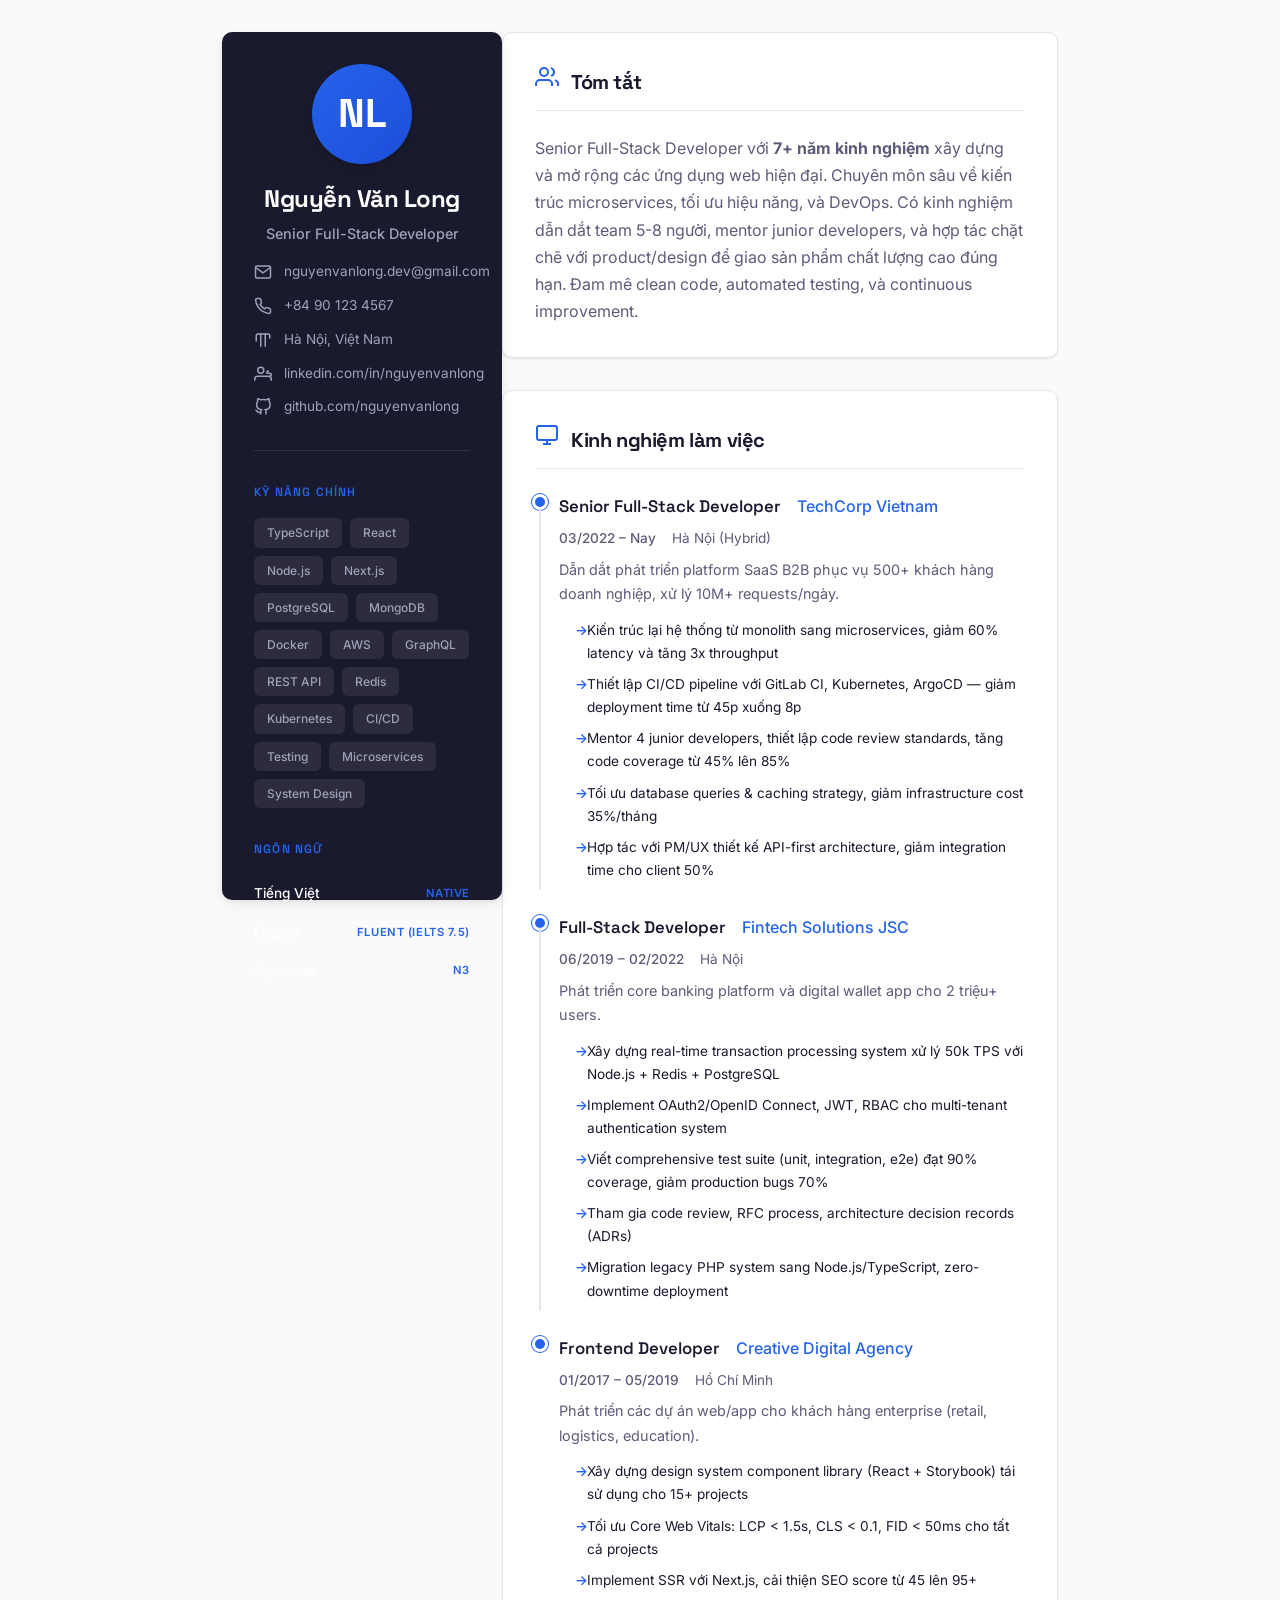
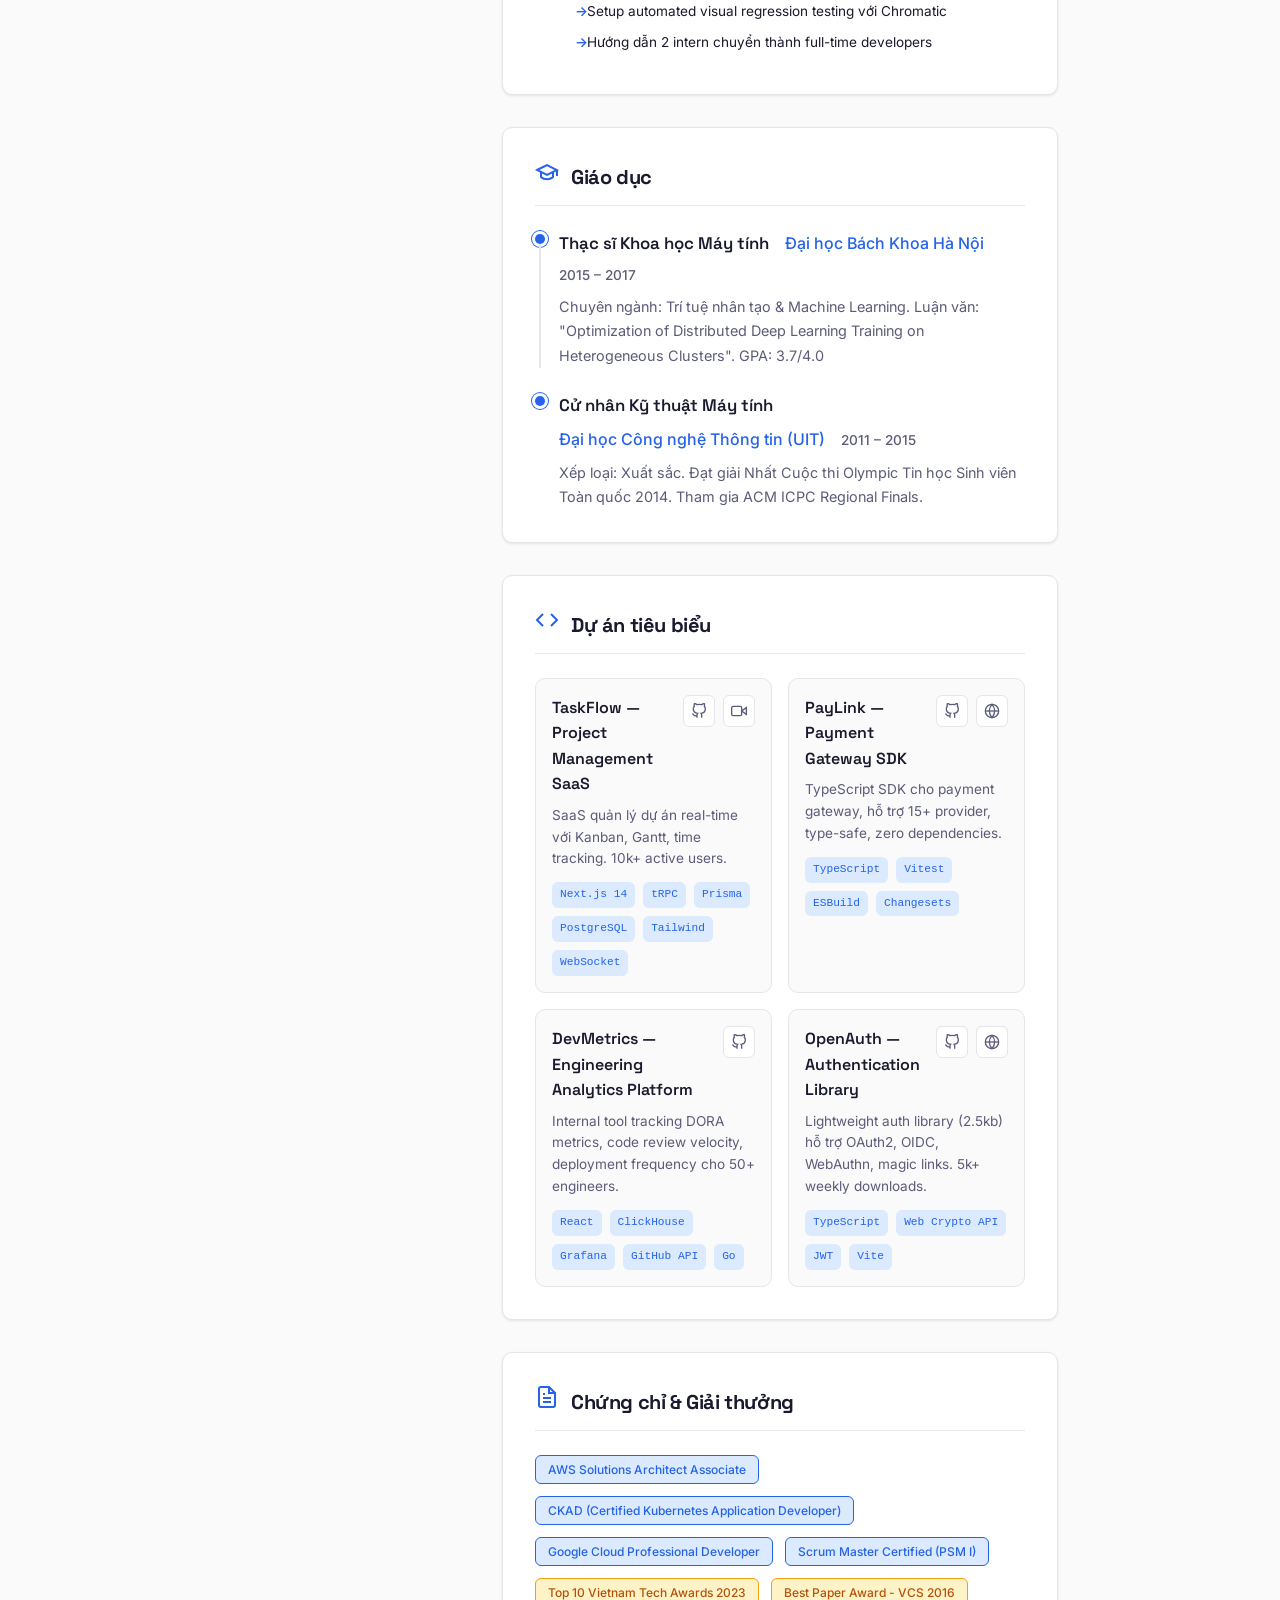
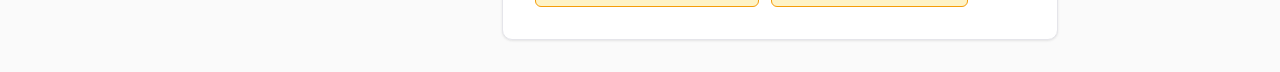
==== index.html @ fa6e7514 "them" ====
<!DOCTYPE html>
<html lang="vi">
<head>
  <meta charset="UTF-8">
  <meta name="viewport" content="width=device-width, initial-scale=1.0, viewport-fit=cover">
  <meta name="claude:viewport-fit-sides" content="cover">
  <title>CV Professional</title>
  <link rel="preconnect" href="https://fonts.googleapis.com">
  <link rel="preconnect" href="https://fonts.gstatic.com" crossorigin>
  <link rel="stylesheet" href="https://fonts.googleapis.com/css2?family=Space+Grotesk:wght@400;500;600;700&family=Inter:wght@400;500;600&display=swap">
  <style>
    :root {
      /* Layout concept: Two-column split on desktop, single column on mobile.
         Left column (sidebar): profile, contact, skills — compact, accent background.
         Right column (main): experience, education, projects — detailed content. */

      /* Color tokens */
      --bg: #fafafa;
      --bg-elevated: #ffffff;
      --fg: #1a1a2e;
      --fg-muted: #5c5c7a;
      --accent: #2563eb;
      --accent-hover: #1d4ed8;
      --accent-light: #dbeafe;
      --border: #e5e5ea;
      --sidebar-bg: #1a1a2e;
      --sidebar-fg: #ffffff;
      --sidebar-muted: #a0a0b8;
      --card-bg: #ffffff;
      --shadow: 0 1px 3px rgba(0,0,0,0.06), 0 1px 2px rgba(0,0,0,0.04);
      --shadow-lg: 0 4px 12px rgba(0,0,0,0.08), 0 2px 4px rgba(0,0,0,0.04);
      --radius: 10px;
      --radius-sm: 6px;
      --transition: 200ms ease;

      /* Type tokens */
      --font-display: 'Space Grotesk', system-ui, sans-serif;
      --font-body: 'Inter', system-ui, sans-serif;
      --font-mono: 'JetBrains Mono', 'Fira Code', monospace;

      /* Spacing scale */
      --space-1: 4px;
      --space-2: 8px;
      --space-3: 12px;
      --space-4: 16px;
      --space-5: 24px;
      --space-6: 32px;
      --space-7: 48px;
      --space-8: 64px;
    }

    @media (prefers-color-scheme: dark) {
      :root:not([data-theme="light"]) {
        --bg: #0d0d14;
        --bg-elevated: #14141f;
        --fg: #f0f0f5;
        --fg-muted: #9a9ab8;
        --accent: #60a5fa;
        --accent-hover: #93c5fd;
        --accent-light: #1e3a5f;
        --border: #2a2a3e;
        --sidebar-bg: #08080f;
        --sidebar-fg: #ffffff;
        --sidebar-muted: #7a7a9a;
        --card-bg: #14141f;
        --shadow: 0 1px 3px rgba(0,0,0,0.3), 0 1px 2px rgba(0,0,0,0.2);
        --shadow-lg: 0 4px 12px rgba(0,0,0,0.4), 0 2px 4px rgba(0,0,0,0.25);
        color-scheme: dark;
      }
    }
    :root[data-theme="dark"] {
      --bg: #0d0d14;
      --bg-elevated: #14141f;
      --fg: #f0f0f5;
      --fg-muted: #9a9ab8;
      --accent: #60a5fa;
      --accent-hover: #93c5fd;
      --accent-light: #1e3a5f;
      --border: #2a2a3e;
      --sidebar-bg: #08080f;
      --sidebar-fg: #ffffff;
      --sidebar-muted: #7a7a9a;
      --card-bg: #14141f;
      --shadow: 0 1px 3px rgba(0,0,0,0.3), 0 1px 2px rgba(0,0,0,0.2);
      --shadow-lg: 0 4px 12px rgba(0,0,0,0.4), 0 2px 4px rgba(0,0,0,0.25);
      color-scheme: dark;
    }

    * { box-sizing: border-box; margin: 0; padding: 0; }
    html { font-size: 16px; -webkit-text-size-adjust: 100%; }
    body {
      font-family: var(--font-body);
      background: var(--bg);
      color: var(--fg);
      line-height: 1.6;
      min-height: 100vh;
      padding-block: var(--space-6);
    }

    /* Page wrapper */
    .cv-page {
      display: grid;
      grid-template-columns: 1fr;
      max-width: 900px;
      margin: 0 auto;
      padding-inline: max(16px, env(safe-area-inset-left, 0px));
      padding-right: max(16px, env(safe-area-inset-right, 0px));
      gap: var(--space-6);
    }

    @media (min-width: 768px) {
      .cv-page {
        grid-template-columns: 280px 1fr;
        gap: 0;
        padding-inline: var(--space-6);
      }
    }

    /* Sidebar */
    .sidebar {
      background: var(--sidebar-bg);
      color: var(--sidebar-fg);
      border-radius: var(--radius);
      padding: var(--space-6);
      box-shadow: var(--shadow-lg);
    }

    @media (min-width: 768px) {
      .sidebar {
        position: sticky;
        top: calc(var(--space-6) + env(safe-area-inset-top, 0px));
        max-height: calc(100vh - var(--space-6) - env(safe-area-inset-top, 0px));
        border-radius: var(--radius);
      }
    }

    .profile {
      text-align: center;
      padding-bottom: var(--space-6);
      border-bottom: 1px solid rgba(255,255,255,0.1);
      margin-bottom: var(--space-6);
    }

    .avatar {
      width: 100px;
      height: 100px;
      border-radius: 50%;
      background: linear-gradient(135deg, var(--accent), var(--accent-hover));
      display: flex;
      align-items: center;
      justify-content: center;
      margin: 0 auto var(--space-4);
      font-size: 2.5rem;
      font-weight: 700;
      font-family: var(--font-display);
      color: white;
      box-shadow: var(--shadow-lg);
    }

    .name {
      font-family: var(--font-display);
      font-size: 1.5rem;
      font-weight: 700;
      letter-spacing: -0.02em;
      margin-bottom: var(--space-1);
    }

    .title {
      font-size: 0.9rem;
      color: var(--sidebar-muted);
      font-weight: 500;
      margin-bottom: var(--space-4);
    }

    .contact-list {
      list-style: none;
      display: flex;
      flex-direction: column;
      gap: var(--space-3);
    }

    .contact-item {
      display: flex;
      align-items: center;
      gap: var(--space-3);
      font-size: 0.85rem;
      color: var(--sidebar-muted);
      transition: color var(--transition);
    }

    .contact-item:hover { color: var(--sidebar-fg); }

    .contact-item svg {
      width: 18px;
      height: 18px;
      flex-shrink: 0;
      stroke: currentColor;
    }

    .contact-item a {
      color: inherit;
      text-decoration: none;
      transition: color var(--transition);
    }

    .contact-item a:hover { color: var(--accent); }

    /* Sections in sidebar */
    .sidebar-section {
      margin-bottom: var(--space-6);
    }

    .sidebar-section:last-child { margin-bottom: 0; }

    .section-title {
      font-family: var(--font-display);
      font-size: 0.75rem;
      font-weight: 600;
      text-transform: uppercase;
      letter-spacing: 0.1em;
      color: var(--accent);
      margin-bottom: var(--space-4);
    }

    .skills-grid {
      display: flex;
      flex-wrap: wrap;
      gap: var(--space-2);
    }

    .skill-tag {
      background: rgba(255,255,255,0.08);
      padding: var(--space-1) var(--space-3);
      border-radius: var(--radius-sm);
      font-size: 0.75rem;
      font-weight: 500;
      color: var(--sidebar-muted);
      transition: all var(--transition);
      border: 1px solid transparent;
    }

    .skill-tag:hover {
      background: var(--accent-light);
      color: var(--accent);
      border-color: var(--accent);
    }

    .lang-item {
      display: flex;
      align-items: center;
      justify-content: space-between;
      padding: var(--space-2) 0;
      border-bottom: 1px solid rgba(255,255,255,0.05);
    }

    .lang-item:last-child { border-bottom: none; }

    .lang-name { font-size: 0.85rem; font-weight: 500; }

    .lang-level {
      font-size: 0.7rem;
      text-transform: uppercase;
      letter-spacing: 0.05em;
      color: var(--accent);
      font-weight: 600;
    }

    /* Main content */
    .main {
      display: flex;
      flex-direction: column;
      gap: var(--space-6);
    }

    .section {
      background: var(--card-bg);
      border-radius: var(--radius);
      padding: var(--space-6);
      box-shadow: var(--shadow);
      border: 1px solid var(--border);
    }

    .section-header {
      display: flex;
      align-items: baseline;
      gap: var(--space-3);
      margin-bottom: var(--space-5);
      padding-bottom: var(--space-3);
      border-bottom: 1px solid var(--border);
    }

    .section-icon {
      width: 24px;
      height: 24px;
      stroke: var(--accent);
      flex-shrink: 0;
    }

    .section-title-main {
      font-family: var(--font-display);
      font-size: 1.25rem;
      font-weight: 700;
      letter-spacing: -0.02em;
    }

    /* Experience / Education items */
    .timeline {
      display: flex;
      flex-direction: column;
      gap: var(--space-5);
    }

    .timeline-item {
      position: relative;
      padding-left: var(--space-5);
    }

    .timeline-item::before {
      content: '';
      position: absolute;
      left: 0;
      top: 4px;
      width: 10px;
      height: 10px;
      border-radius: 50%;
      background: var(--accent);
      box-shadow: 0 0 0 3px var(--card-bg), 0 0 0 4px var(--accent);
    }

    .timeline-item:not(:last-child)::after {
      content: '';
      position: absolute;
      left: 4px;
      top: 14px;
      bottom: 0;
      width: 2px;
      background: var(--border);
    }

    .timeline-header {
      display: flex;
      flex-wrap: wrap;
      gap: var(--space-2) var(--space-4);
      align-items: baseline;
      margin-bottom: var(--space-2);
    }

    .role {
      font-family: var(--font-display);
      font-size: 1.05rem;
      font-weight: 600;
    }

    .company {
      color: var(--accent);
      font-weight: 500;
    }

    .period {
      font-size: 0.85rem;
      color: var(--fg-muted);
      font-weight: 500;
      white-space: nowrap;
    }

    .location {
      font-size: 0.85rem;
      color: var(--fg-muted);
    }

    .description {
      font-size: 0.9rem;
      color: var(--fg-muted);
      line-height: 1.7;
    }

    .achievements {
      list-style: none;
      margin-top: var(--space-3);
      padding-left: var(--space-4);
    }

    .achievements li {
      position: relative;
      font-size: 0.85rem;
      color: var(--fg);
      line-height: 1.7;
      margin-bottom: var(--space-2);
      padding-left: var(--space-3);
    }

    .achievements li::before {
      content: '→';
      position: absolute;
      left: 0;
      color: var(--accent);
      font-weight: 600;
    }

    /* Projects */
    .projects-grid {
      display: grid;
      grid-template-columns: 1fr;
      gap: var(--space-4);
    }

    @media (min-width: 600px) {
      .projects-grid {
        grid-template-columns: repeat(2, 1fr);
      }
    }

    .project-card {
      background: var(--bg);
      border: 1px solid var(--border);
      border-radius: var(--radius);
      padding: var(--space-4);
      transition: all var(--transition);
    }

    .project-card:hover {
      border-color: var(--accent);
      box-shadow: var(--shadow-lg);
      transform: translateY(-2px);
    }

    .project-header {
      display: flex;
      justify-content: space-between;
      align-items: flex-start;
      gap: var(--space-3);
      margin-bottom: var(--space-2);
    }

    .project-name {
      font-family: var(--font-display);
      font-size: 1rem;
      font-weight: 600;
    }

    .project-links {
      display: flex;
      gap: var(--space-2);
    }

    .project-link {
      width: 32px;
      height: 32px;
      border-radius: var(--radius-sm);
      background: var(--card-bg);
      border: 1px solid var(--border);
      display: flex;
      align-items: center;
      justify-content: center;
      color: var(--fg-muted);
      text-decoration: none;
      transition: all var(--transition);
    }

    .project-link:hover {
      background: var(--accent);
      border-color: var(--accent);
      color: white;
    }

    .project-link svg { width: 16px; height: 16px; }

    .project-desc {
      font-size: 0.85rem;
      color: var(--fg-muted);
      margin-bottom: var(--space-3);
      line-height: 1.6;
    }

    .project-tech {
      display: flex;
      flex-wrap: wrap;
      gap: var(--space-2);
    }

    .tech-tag {
      font-size: 0.7rem;
      font-weight: 500;
      padding: var(--space-1) var(--space-2);
      background: var(--accent-light);
      color: var(--accent);
      border-radius: var(--radius-sm);
      font-family: var(--font-mono);
    }

    /* Print styles */
    @media print {
      body { background: white; color: black; padding: 0; }
      .cv-page { max-width: none; padding: 0; gap: 0; }
      .sidebar { box-shadow: none; page-break-inside: avoid; }
      .section { box-shadow: none; border: 1px solid #ddd; page-break-inside: avoid; }
      .project-card { box-shadow: none; border: 1px solid #ddd; }
      .project-link { display: none; }
      .avatar { background: #2563eb !important; -webkit-print-color-adjust: exact; print-color-adjust: exact; }
      .section-title { color: #2563eb !important; -webkit-print-color-adjust: exact; print-color-adjust: exact; }
      .timeline-item::before { background: #2563eb !important; box-shadow: 0 0 0 3px white, 0 0 0 4px #2563eb !important; -webkit-print-color-adjust: exact; print-color-adjust: exact; }
      .skill-tag { background: #e0e7ff !important; color: #2563eb !important; border: 1px solid #2563eb !important; -webkit-print-color-adjust: exact; print-color-adjust: exact; }
      .tech-tag { background: #dbeafe !important; color: #2563eb !important; -webkit-print-color-adjust: exact; print-color-adjust: exact; }
    }

    /* Reduced motion */
    @media (prefers-reduced-motion: reduce) {
      *, *::before, *::after {
        animation-duration: 0.01ms !important;
        animation-iteration-count: 1 !important;
        transition-duration: 0.01ms !important;
      }
    }

    /* Focus visible */
    :focus-visible {
      outline: 2px solid var(--accent);
      outline-offset: 2px;
    }

    /* Scrollbar */
    ::-webkit-scrollbar { width: 8px; height: 8px; }
    ::-webkit-scrollbar-track { background: transparent; }
    ::-webkit-scrollbar-thumb { background: var(--border); border-radius: 4px; }
    ::-webkit-scrollbar-thumb:hover { background: var(--fg-muted); }
  </style>
</head>
<body>
  <div class="cv-page">
    <!-- Sidebar -->
    <aside class="sidebar">
      <div class="profile">
        <div class="avatar">NL</div>
        <h1 class="name">Nguyễn Văn Long</h1>
        <p class="title">Senior Full-Stack Developer</p>

        <ul class="contact-list">
          <li class="contact-item">
            <svg viewBox="0 0 24 24" fill="none" stroke="currentColor" stroke-width="2"><path d="M4 4h16c1.1 0 2 .9 2 2v12c0 1.1-.9 2-2 2H4c-1.1 0-2-.9-2-2V6c0-1.1.9-2 2-2z"/><polyline points="22,6 12,13 2,6"/></svg>
            <a href="mailto:nguyenvanlong.dev@gmail.com">nguyenvanlong.dev@gmail.com</a>
          </li>
          <li class="contact-item">
            <svg viewBox="0 0 24 24" fill="none" stroke="currentColor" stroke-width="2"><path d="M22 16.92v3a2 2 0 0 1-2.18 2 19.79 19.79 0 0 1-8.63-3.07 19.5 19.5 0 0 1-6-6 19.79 19.79 0 0 1-3.07-8.67A2 2 0 0 1 4.11 2h3a2 2 0 0 1 2 1.72 12.84 12.84 0 0 0 .7 2.81 2 2 0 0 1-.45 2.11L8.09 9.91a16 16 0 0 0 6 6l1.27-1.27a2 2 0 0 1 2.11-.45 12.84 12.84 0 0 0 2.81.7A2 2 0 0 1 22 16.92z"/></svg>
            <a href="tel:+84901234567">+84 90 123 4567</a>
          </li>
          <li class="contact-item">
            <svg viewBox="0 0 24 24" fill="none" stroke="currentColor" stroke-width="2"><path d="M21 10V6a2 2 0 0 0-2-2H5a2 2 0 0 0-2 2v8"/><path d="M15 3v18"/><path d="M9 3v18"/></svg>
            <span>Hà Nội, Việt Nam</span>
          </li>
          <li class="contact-item">
            <svg viewBox="0 0 24 24" fill="none" stroke="currentColor" stroke-width="2"><path d="M23 21v-2a4 4 0 0 0-4-4H5a4 4 0 0 0-4 4v2"/><circle cx="9" cy="7" r="4"/><path d="M17 11h4a2 2 0 0 1 0 4h-1"/><path d="M17 11v-1a2 2 0 0 1 2-2h1"/></svg>
            <a href="https://linkedin.com/in/nguyenvanlong" target="_blank" rel="noopener">linkedin.com/in/nguyenvanlong</a>
          </li>
          <li class="contact-item">
            <svg viewBox="0 0 24 24" fill="none" stroke="currentColor" stroke-width="2"><path d="M9 19c-5 1.5-5-2.5-7-3m14 6v-3.87a3.37 3.37 0 0 0-.94-2.61c3.14-.35 6.44-1.54 6.44-7A5.44 5.44 0 0 0 20 4.77 5.07 5.07 0 0 0 19.91 1S18.73.65 16 2.48a13.38 13.38 0 0 0-7 0C6.27.65 5.09 1 5.09 1A5.07 5.07 0 0 0 5 4.77a5.44 5.44 0 0 0-1.5 3.78c0 5.42 3.3 6.61 6.44 7A3.37 3.37 0 0 0 9 18.13V22"/></svg>
            <a href="https://github.com/nguyenvanlong" target="_blank" rel="noopener">github.com/nguyenvanlong</a>
          </li>
        </ul>
      </div>

      <section class="sidebar-section">
        <h2 class="section-title">Kỹ năng chính</h2>
        <div class="skills-grid">
          <span class="skill-tag">TypeScript</span>
          <span class="skill-tag">React</span>
          <span class="skill-tag">Node.js</span>
          <span class="skill-tag">Next.js</span>
          <span class="skill-tag">PostgreSQL</span>
          <span class="skill-tag">MongoDB</span>
          <span class="skill-tag">Docker</span>
          <span class="skill-tag">AWS</span>
          <span class="skill-tag">GraphQL</span>
          <span class="skill-tag">REST API</span>
          <span class="skill-tag">Redis</span>
          <span class="skill-tag">Kubernetes</span>
          <span class="skill-tag">CI/CD</span>
          <span class="skill-tag">Testing</span>
          <span class="skill-tag">Microservices</span>
          <span class="skill-tag">System Design</span>
        </div>
      </section>

      <section class="sidebar-section">
        <h2 class="section-title">Ngôn ngữ</h2>
        <div class="lang-item">
          <span class="lang-name">Tiếng Việt</span>
          <span class="lang-level">Native</span>
        </div>
        <div class="lang-item">
          <span class="lang-name">English</span>
          <span class="lang-level">Fluent (IELTS 7.5)</span>
        </div>
        <div class="lang-item">
          <span class="lang-name">Japanese</span>
          <span class="lang-level">N3</span>
        </div>
      </section>
    </aside>

    <!-- Main Content -->
    <main class="main">
      <!-- Summary -->
      <section class="section">
        <div class="section-header">
          <svg class="section-icon" viewBox="0 0 24 24" fill="none" stroke="currentColor" stroke-width="2"><path d="M17 21v-2a4 4 0 0 0-4-4H5a4 4 0 0 0-4 4v2"/><circle cx="9" cy="7" r="4"/><path d="M23 21v-2a4 4 0 0 0-3-3.87"/><path d="M16 3.13a4 4 0 0 1 0 7.75"/></svg>
          <h2 class="section-title-main">Tóm tắt</h2>
        </div>
        <p style="color: var(--fg-muted); line-height: 1.7; font-size: 1rem;">
          Senior Full-Stack Developer với <strong>7+ năm kinh nghiệm</strong> xây dựng và mở rộng các ứng dụng web hiện đại.
          Chuyên môn sâu về kiến trúc microservices, tối ưu hiệu năng, và DevOps. Có kinh nghiệm dẫn dắt team 5-8 người,
          mentor junior developers, và hợp tác chặt chẽ với product/design để giao sản phẩm chất lượng cao đúng hạn.
          Đam mê clean code, automated testing, và continuous improvement.
        </p>
      </section>

      <!-- Experience -->
      <section class="section">
        <div class="section-header">
          <svg class="section-icon" viewBox="0 0 24 24" fill="none" stroke="currentColor" stroke-width="2"><rect x="2" y="3" width="20" height="14" rx="2"/><path d="M8 21h8"/><path d="M12 17v4"/></svg>
          <h2 class="section-title-main">Kinh nghiệm làm việc</h2>
        </div>

        <div class="timeline">
          <article class="timeline-item">
            <div class="timeline-header">
              <span class="role">Senior Full-Stack Developer</span>
              <span class="company">TechCorp Vietnam</span>
              <span class="period">03/2022 – Nay</span>
              <span class="location">Hà Nội (Hybrid)</span>
            </div>
            <p class="description">
              Dẫn dắt phát triển platform SaaS B2B phục vụ 500+ khách hàng doanh nghiệp, xử lý 10M+ requests/ngày.
            </p>
            <ul class="achievements">
              <li>Kiến trúc lại hệ thống từ monolith sang microservices, giảm 60% latency và tăng 3x throughput</li>
              <li>Thiết lập CI/CD pipeline với GitLab CI, Kubernetes, ArgoCD — giảm deployment time từ 45p xuống 8p</li>
              <li>Mentor 4 junior developers, thiết lập code review standards, tăng code coverage từ 45% lên 85%</li>
              <li>Tối ưu database queries & caching strategy, giảm infrastructure cost 35%/tháng</li>
              <li>Hợp tác với PM/UX thiết kế API-first architecture, giảm integration time cho client 50%</li>
            </ul>
          </article>

          <article class="timeline-item">
            <div class="timeline-header">
              <span class="role">Full-Stack Developer</span>
              <span class="company">Fintech Solutions JSC</span>
              <span class="period">06/2019 – 02/2022</span>
              <span class="location">Hà Nội</span>
            </div>
            <p class="description">
              Phát triển core banking platform và digital wallet app cho 2 triệu+ users.
            </p>
            <ul class="achievements">
              <li>Xây dựng real-time transaction processing system xử lý 50k TPS với Node.js + Redis + PostgreSQL</li>
              <li>Implement OAuth2/OpenID Connect, JWT, RBAC cho multi-tenant authentication system</li>
              <li>Viết comprehensive test suite (unit, integration, e2e) đạt 90% coverage, giảm production bugs 70%</li>
              <li>Tham gia code review, RFC process, architecture decision records (ADRs)</li>
              <li>Migration legacy PHP system sang Node.js/TypeScript, zero-downtime deployment</li>
            </ul>
          </article>

          <article class="timeline-item">
            <div class="timeline-header">
              <span class="role">Frontend Developer</span>
              <span class="company">Creative Digital Agency</span>
              <span class="period">01/2017 – 05/2019</span>
              <span class="location">Hồ Chí Minh</span>
            </div>
            <p class="description">
              Phát triển các dự án web/app cho khách hàng enterprise (retail, logistics, education).
            </p>
            <ul class="achievements">
              <li>Xây dựng design system component library (React + Storybook) tái sử dụng cho 15+ projects</li>
              <li>Tối ưu Core Web Vitals: LCP < 1.5s, CLS < 0.1, FID < 50ms cho tất cả projects</li>
              <li>Implement SSR với Next.js, cải thiện SEO score từ 45 lên 95+</li>
              <li>Setup automated visual regression testing với Chromatic</li>
              <li>Hướng dẫn 2 intern chuyển thành full-time developers</li>
            </ul>
          </article>
        </div>
      </section>

      <!-- Education -->
      <section class="section">
        <div class="section-header">
          <svg class="section-icon" viewBox="0 0 24 24" fill="none" stroke="currentColor" stroke-width="2"><path d="M22 10v6M2 10l10-5 10 5-10 5z"/><path d="M6 12v5c3 3 9 3 12 0v-5"/></svg>
          <h2 class="section-title-main">Giáo dục</h2>
        </div>

        <div class="timeline">
          <article class="timeline-item">
            <div class="timeline-header">
              <span class="role">Thạc sĩ Khoa học Máy tính</span>
              <span class="company">Đại học Bách Khoa Hà Nội</span>
              <span class="period">2015 – 2017</span>
            </div>
            <p class="description">Chuyên ngành: Trí tuệ nhân tạo & Machine Learning. Luận văn: "Optimization of Distributed Deep Learning Training on Heterogeneous Clusters". GPA: 3.7/4.0</p>
          </article>

          <article class="timeline-item">
            <div class="timeline-header">
              <span class="role">Cử nhân Kỹ thuật Máy tính</span>
              <span class="company">Đại học Công nghệ Thông tin (UIT)</span>
              <span class="period">2011 – 2015</span>
            </div>
            <p class="description">Xếp loại: Xuất sắc. Đạt giải Nhất Cuộc thi Olympic Tin học Sinh viên Toàn quốc 2014. Tham gia ACM ICPC Regional Finals.</p>
          </article>
        </div>
      </section>

      <!-- Projects -->
      <section class="section">
        <div class="section-header">
          <svg class="section-icon" viewBox="0 0 24 24" fill="none" stroke="currentColor" stroke-width="2"><polyline points="16 18 22 12 16 6"/><polyline points="8 6 2 12 8 18"/></svg>
          <h2 class="section-title-main">Dự án tiêu biểu</h2>
        </div>

        <div class="projects-grid">
          <article class="project-card">
            <div class="project-header">
              <h3 class="project-name">TaskFlow — Project Management SaaS</h3>
              <div class="project-links">
                <a class="project-link" href="#" aria-label="GitHub"><svg viewBox="0 0 24 24" fill="none" stroke="currentColor" stroke-width="2"><path d="M9 19c-5 1.5-5-2.5-7-3m14 6v-3.87a3.37 3.37 0 0 0-.94-2.61c3.14-.35 6.44-1.54 6.44-7A5.44 5.44 0 0 0 20 4.77 5.07 5.07 0 0 0 19.91 1S18.73.65 16 2.48a13.38 13.38 0 0 0-7 0C6.27.65 5.09 1 5.09 1A5.07 5.07 0 0 0 5 4.77a5.44 5.44 0 0 0-1.5 3.78c0 5.42 3.3 6.61 6.44 7A3.37 3.37 0 0 0 9 18.13V22"/></svg></a>
                <a class="project-link" href="#" aria-label="Demo"><svg viewBox="0 0 24 24" fill="none" stroke="currentColor" stroke-width="2"><polygon points="23 7 16 12 23 17 23 7"/><rect x="1" y="5" width="15" height="14" rx="2" ry="2"/></svg></a>
              </div>
            </div>
            <p class="project-desc">SaaS quản lý dự án real-time với Kanban, Gantt, time tracking. 10k+ active users.</p>
            <div class="project-tech">
              <span class="tech-tag">Next.js 14</span>
              <span class="tech-tag">tRPC</span>
              <span class="tech-tag">Prisma</span>
              <span class="tech-tag">PostgreSQL</span>
              <span class="tech-tag">Tailwind</span>
              <span class="tech-tag">WebSocket</span>
            </div>
          </article>

          <article class="project-card">
            <div class="project-header">
              <h3 class="project-name">PayLink — Payment Gateway SDK</h3>
              <div class="project-links">
                <a class="project-link" href="#" aria-label="GitHub"><svg viewBox="0 0 24 24" fill="none" stroke="currentColor" stroke-width="2"><path d="M9 19c-5 1.5-5-2.5-7-3m14 6v-3.87a3.37 3.37 0 0 0-.94-2.61c3.14-.35 6.44-1.54 6.44-7A5.44 5.44 0 0 0 20 4.77 5.07 5.07 0 0 0 19.91 1S18.73.65 16 2.48a13.38 13.38 0 0 0-7 0C6.27.65 5.09 1 5.09 1A5.07 5.07 0 0 0 5 4.77a5.44 5.44 0 0 0-1.5 3.78c0 5.42 3.3 6.61 6.44 7A3.37 3.37 0 0 0 9 18.13V22"/></svg></a>
                <a class="project-link" href="#" aria-label="NPM"><svg viewBox="0 0 24 24" fill="none" stroke="currentColor" stroke-width="2"><circle cx="12" cy="12" r="10"/><path d="M2 12h20"/><path d="M12 2a15.3 15.3 0 0 1 4 10 15.3 15.3 0 0 1-4 10 15.3 15.3 0 0 1-4-10 15.3 15.3 0 0 1 4-10z"/></svg></a>
              </div>
            </div>
            <p class="project-desc">TypeScript SDK cho payment gateway, hỗ trợ 15+ provider, type-safe, zero dependencies.</p>
            <div class="project-tech">
              <span class="tech-tag">TypeScript</span>
              <span class="tech-tag">Vitest</span>
              <span class="tech-tag">ESBuild</span>
              <span class="tech-tag">Changesets</span>
            </div>
          </article>

          <article class="project-card">
            <div class="project-header">
              <h3 class="project-name">DevMetrics — Engineering Analytics Platform</h3>
              <div class="project-links">
                <a class="project-link" href="#" aria-label="GitHub"><svg viewBox="0 0 24 24" fill="none" stroke="currentColor" stroke-width="2"><path d="M9 19c-5 1.5-5-2.5-7-3m14 6v-3.87a3.37 3.37 0 0 0-.94-2.61c3.14-.35 6.44-1.54 6.44-7A5.44 5.44 0 0 0 20 4.77 5.07 5.07 0 0 0 19.91 1S18.73.65 16 2.48a13.38 13.38 0 0 0-7 0C6.27.65 5.09 1 5.09 1A5.07 5.07 0 0 0 5 4.77a5.44 5.44 0 0 0-1.5 3.78c0 5.42 3.3 6.61 6.44 7A3.37 3.37 0 0 0 9 18.13V22"/></svg></a>
              </div>
            </div>
            <p class="project-desc">Internal tool tracking DORA metrics, code review velocity, deployment frequency cho 50+ engineers.</p>
            <div class="project-tech">
              <span class="tech-tag">React</span>
              <span class="tech-tag">ClickHouse</span>
              <span class="tech-tag">Grafana</span>
              <span class="tech-tag">GitHub API</span>
              <span class="tech-tag">Go</span>
            </div>
          </article>

          <article class="project-card">
            <div class="project-header">
              <h3 class="project-name">OpenAuth — Authentication Library</h3>
              <div class="project-links">
                <a class="project-link" href="#" aria-label="GitHub"><svg viewBox="0 0 24 24" fill="none" stroke="currentColor" stroke-width="2"><path d="M9 19c-5 1.5-5-2.5-7-3m14 6v-3.87a3.37 3.37 0 0 0-.94-2.61c3.14-.35 6.44-1.54 6.44-7A5.44 5.44 0 0 0 20 4.77 5.07 5.07 0 0 0 19.91 1S18.73.65 16 2.48a13.38 13.38 0 0 0-7 0C6.27.65 5.09 1 5.09 1A5.07 5.07 0 0 0 5 4.77a5.44 5.44 0 0 0-1.5 3.78c0 5.42 3.3 6.61 6.44 7A3.37 3.37 0 0 0 9 18.13V22"/></svg></a>
                <a class="project-link" href="#" aria-label="NPM"><svg viewBox="0 0 24 24" fill="none" stroke="currentColor" stroke-width="2"><circle cx="12" cy="12" r="10"/><path d="M2 12h20"/><path d="M12 2a15.3 15.3 0 0 1 4 10 15.3 15.3 0 0 1-4 10 15.3 15.3 0 0 1-4-10 15.3 15.3 0 0 1 4-10z"/></svg></a>
              </div>
            </div>
            <p class="project-desc">Lightweight auth library (2.5kb) hỗ trợ OAuth2, OIDC, WebAuthn, magic links. 5k+ weekly downloads.</p>
            <div class="project-tech">
              <span class="tech-tag">TypeScript</span>
              <span class="tech-tag">Web Crypto API</span>
              <span class="tech-tag">JWT</span>
              <span class="tech-tag">Vite</span>
            </div>
          </article>
        </div>
      </section>

      <!-- Certifications -->
      <section class="section">
        <div class="section-header">
          <svg class="section-icon" viewBox="0 0 24 24" fill="none" stroke="currentColor" stroke-width="2"><path d="M14 2H6a2 2 0 0 0-2 2v16a2 2 0 0 0 2 2h12a2 2 0 0 0 2-2V8z"/><polyline points="14 2 14 8 20 8"/><line x1="16" y1="13" x2="8" y2="13"/><line x1="16" y1="17" x2="8" y2="17"/><polyline points="10 9 9 9 8 9"/></svg>
          <h2 class="section-title-main">Chứng chỉ & Giải thưởng</h2>
        </div>
        <div style="display: flex; flex-wrap: wrap; gap: var(--space-3);">
          <span class="skill-tag" style="background: var(--accent-light); color: var(--accent); border-color: var(--accent);">AWS Solutions Architect Associate</span>
          <span class="skill-tag" style="background: var(--accent-light); color: var(--accent); border-color: var(--accent);">CKAD (Certified Kubernetes Application Developer)</span>
          <span class="skill-tag" style="background: var(--accent-light); color: var(--accent); border-color: var(--accent);">Google Cloud Professional Developer</span>
          <span class="skill-tag" style="background: var(--accent-light); color: var(--accent); border-color: var(--accent);">Scrum Master Certified (PSM I)</span>
          <span class="skill-tag" style="background: #fef3c7; color: #b45309; border-color: #f59e0b;">Top 10 Vietnam Tech Awards 2023</span>
          <span class="skill-tag" style="background: #fef3c7; color: #b45309; border-color: #f59e0b;">Best Paper Award - VCS 2016</span>
        </div>
      </section>
    </main>
  </div>
</body>
</html>
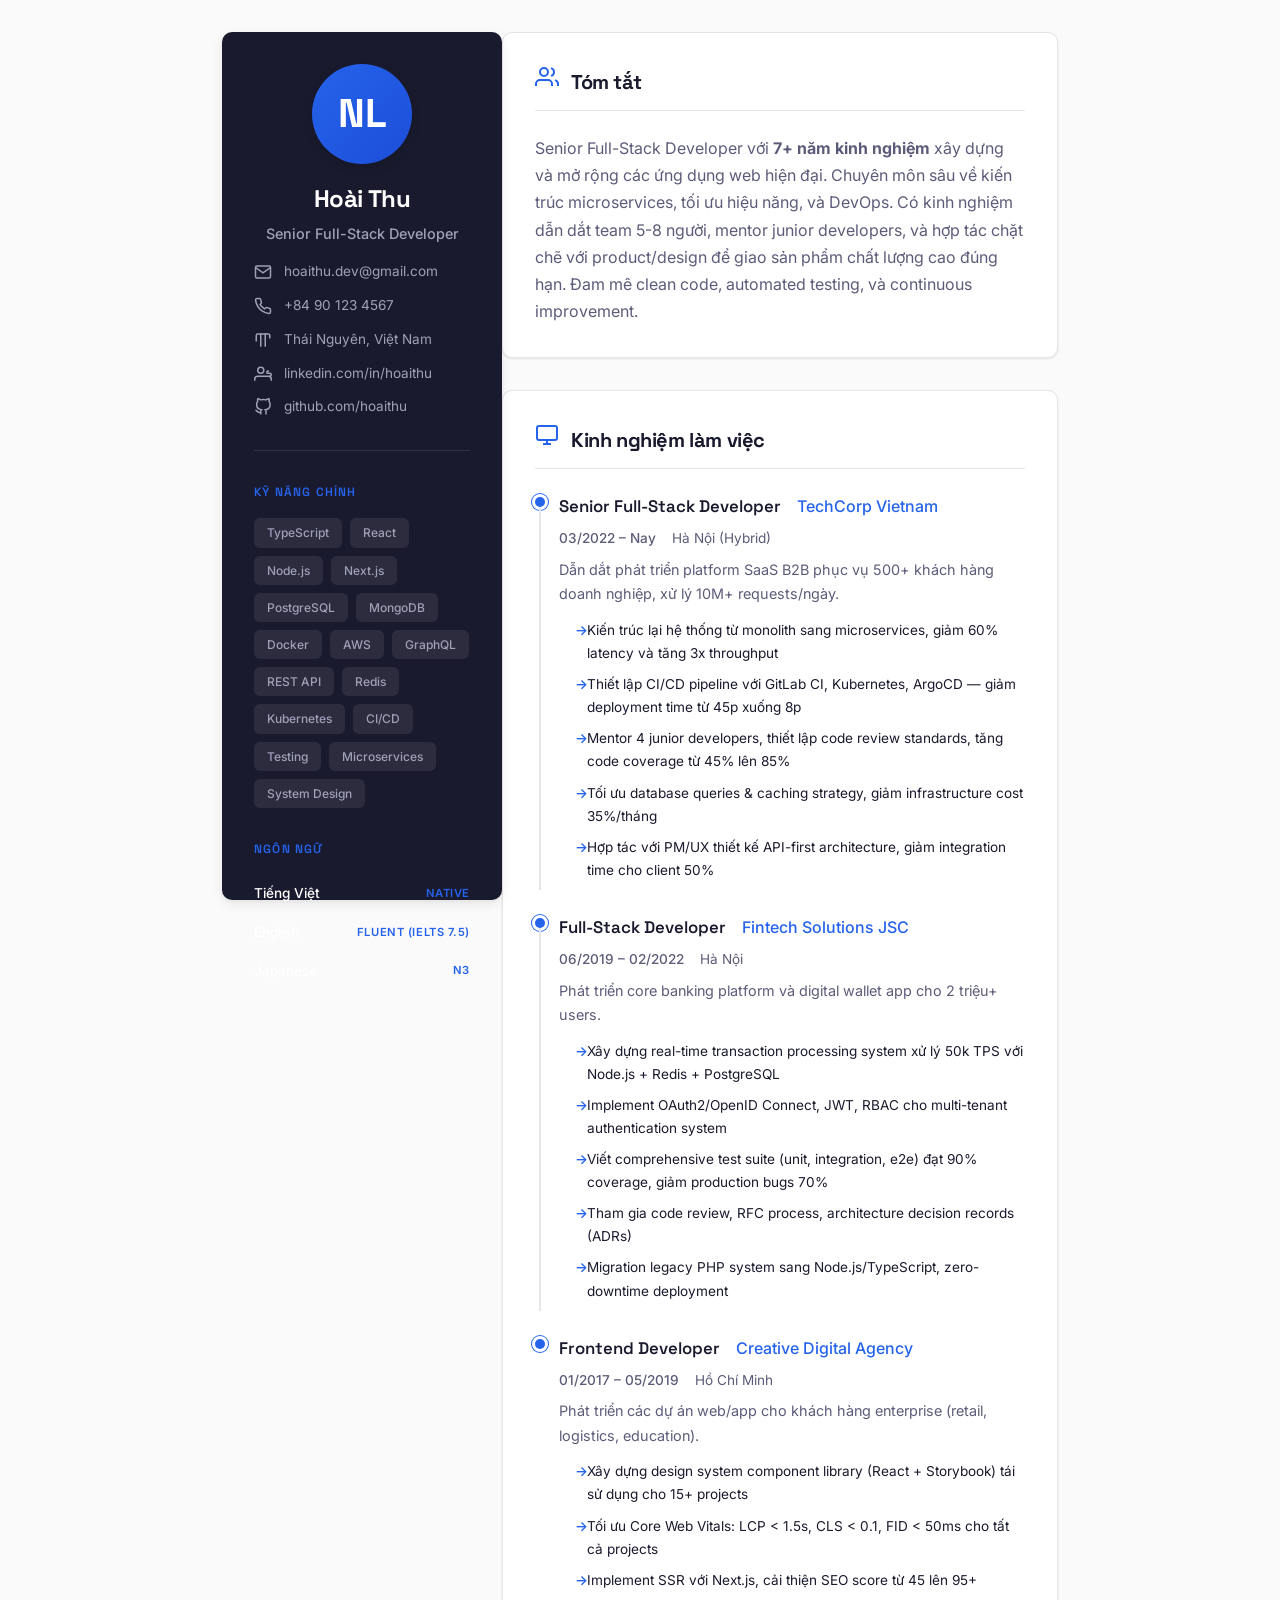
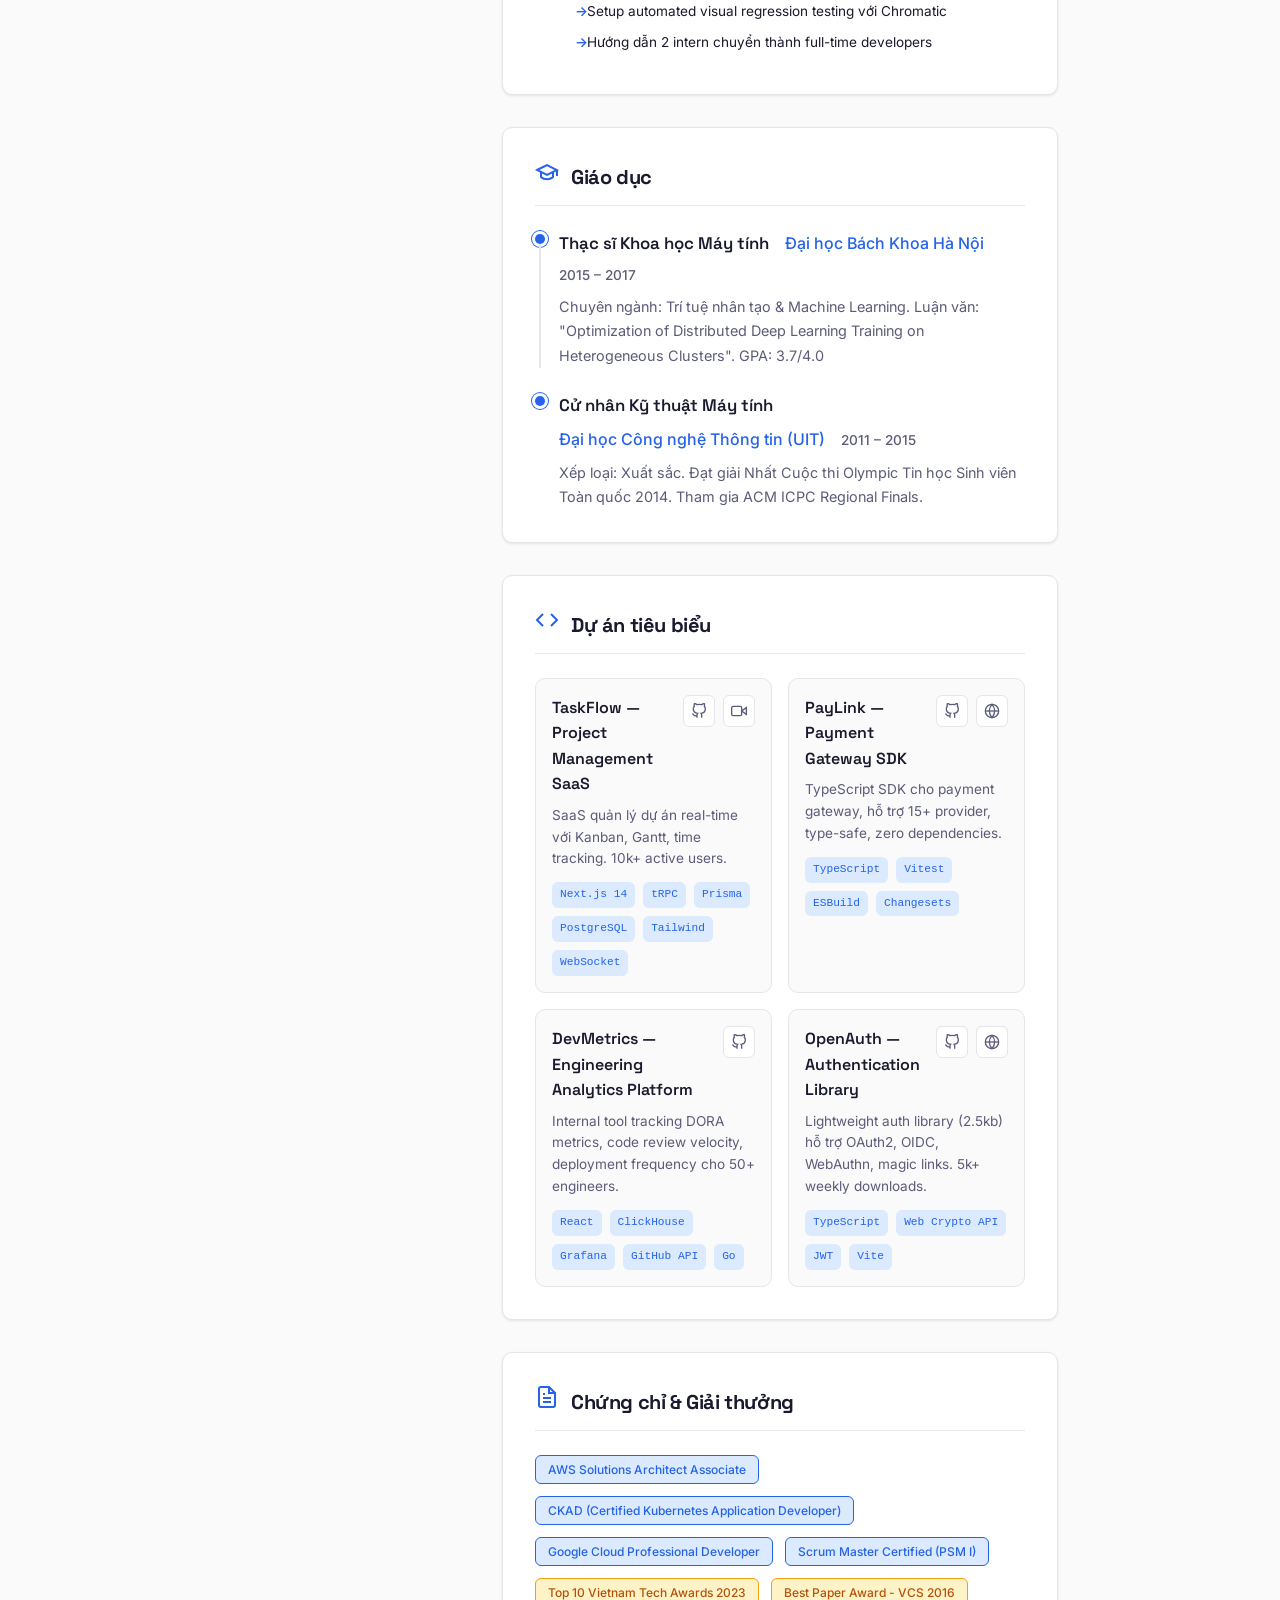
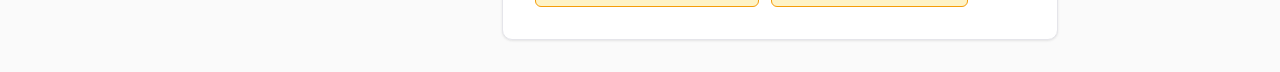
==== commit af1f8414: "sua" ====
--- a/index.html
+++ b/index.html
@@ -531,13 +531,13 @@
     <aside class="sidebar">
       <div class="profile">
         <div class="avatar">NL</div>
-        <h1 class="name">Nguyễn Văn Long</h1>
+        <h1 class="name">Hoài Thu</h1>
         <p class="title">Senior Full-Stack Developer</p>
 
         <ul class="contact-list">
           <li class="contact-item">
             <svg viewBox="0 0 24 24" fill="none" stroke="currentColor" stroke-width="2"><path d="M4 4h16c1.1 0 2 .9 2 2v12c0 1.1-.9 2-2 2H4c-1.1 0-2-.9-2-2V6c0-1.1.9-2 2-2z"/><polyline points="22,6 12,13 2,6"/></svg>
-            <a href="mailto:nguyenvanlong.dev@gmail.com">nguyenvanlong.dev@gmail.com</a>
+            <a href="mailto:hoaithu.dev@gmail.com">hoaithu.dev@gmail.com</a>
           </li>
           <li class="contact-item">
             <svg viewBox="0 0 24 24" fill="none" stroke="currentColor" stroke-width="2"><path d="M22 16.92v3a2 2 0 0 1-2.18 2 19.79 19.79 0 0 1-8.63-3.07 19.5 19.5 0 0 1-6-6 19.79 19.79 0 0 1-3.07-8.67A2 2 0 0 1 4.11 2h3a2 2 0 0 1 2 1.72 12.84 12.84 0 0 0 .7 2.81 2 2 0 0 1-.45 2.11L8.09 9.91a16 16 0 0 0 6 6l1.27-1.27a2 2 0 0 1 2.11-.45 12.84 12.84 0 0 0 2.81.7A2 2 0 0 1 22 16.92z"/></svg>
@@ -545,15 +545,15 @@
           </li>
           <li class="contact-item">
             <svg viewBox="0 0 24 24" fill="none" stroke="currentColor" stroke-width="2"><path d="M21 10V6a2 2 0 0 0-2-2H5a2 2 0 0 0-2 2v8"/><path d="M15 3v18"/><path d="M9 3v18"/></svg>
-            <span>Hà Nội, Việt Nam</span>
+            <span>Thái Nguyên, Việt Nam</span>
           </li>
           <li class="contact-item">
             <svg viewBox="0 0 24 24" fill="none" stroke="currentColor" stroke-width="2"><path d="M23 21v-2a4 4 0 0 0-4-4H5a4 4 0 0 0-4 4v2"/><circle cx="9" cy="7" r="4"/><path d="M17 11h4a2 2 0 0 1 0 4h-1"/><path d="M17 11v-1a2 2 0 0 1 2-2h1"/></svg>
-            <a href="https://linkedin.com/in/nguyenvanlong" target="_blank" rel="noopener">linkedin.com/in/nguyenvanlong</a>
+            <a href="https://linkedin.com/in/hoaithu" target="_blank" rel="noopener">linkedin.com/in/hoaithu</a>
           </li>
           <li class="contact-item">
             <svg viewBox="0 0 24 24" fill="none" stroke="currentColor" stroke-width="2"><path d="M9 19c-5 1.5-5-2.5-7-3m14 6v-3.87a3.37 3.37 0 0 0-.94-2.61c3.14-.35 6.44-1.54 6.44-7A5.44 5.44 0 0 0 20 4.77 5.07 5.07 0 0 0 19.91 1S18.73.65 16 2.48a13.38 13.38 0 0 0-7 0C6.27.65 5.09 1 5.09 1A5.07 5.07 0 0 0 5 4.77a5.44 5.44 0 0 0-1.5 3.78c0 5.42 3.3 6.61 6.44 7A3.37 3.37 0 0 0 9 18.13V22"/></svg>
-            <a href="https://github.com/nguyenvanlong" target="_blank" rel="noopener">github.com/nguyenvanlong</a>
+            <a href="https://github.com/hoaithu" target="_blank" rel="noopener">github.com/hoaithu</a>
           </li>
         </ul>
       </div>
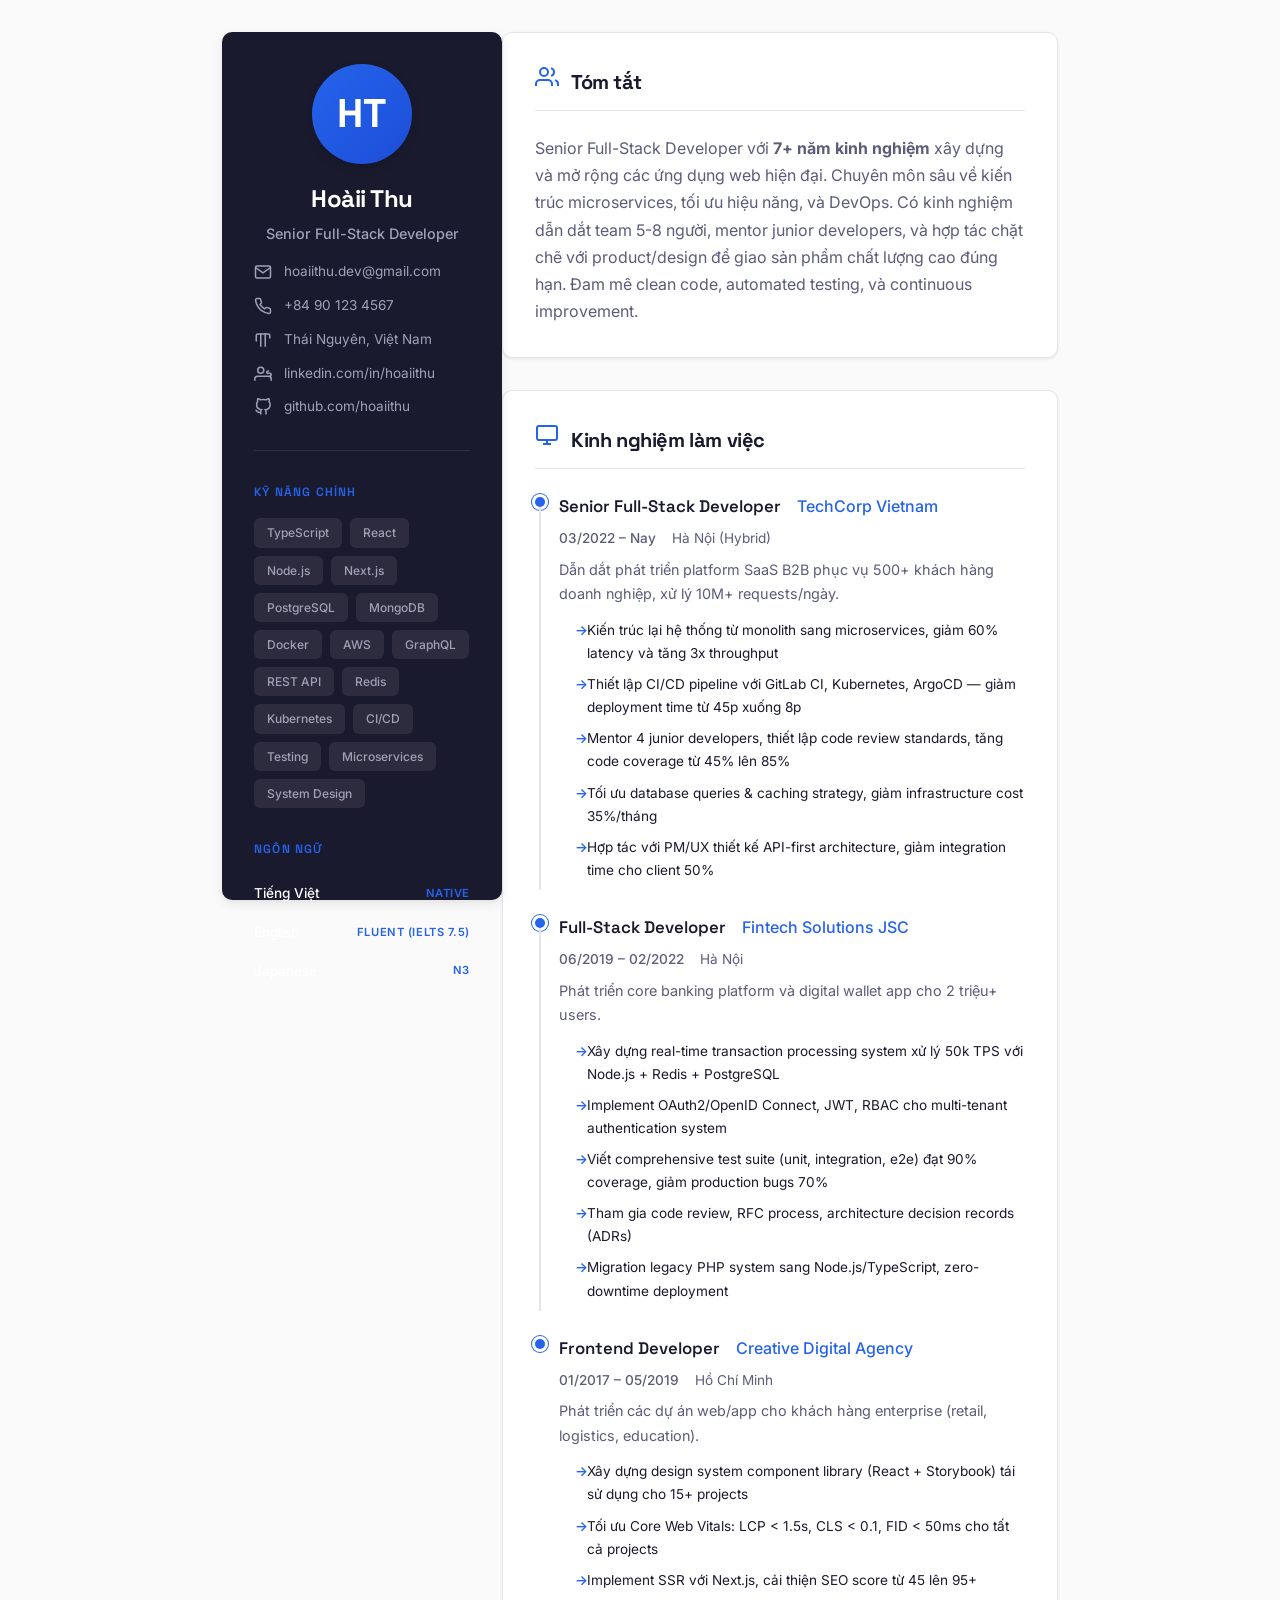
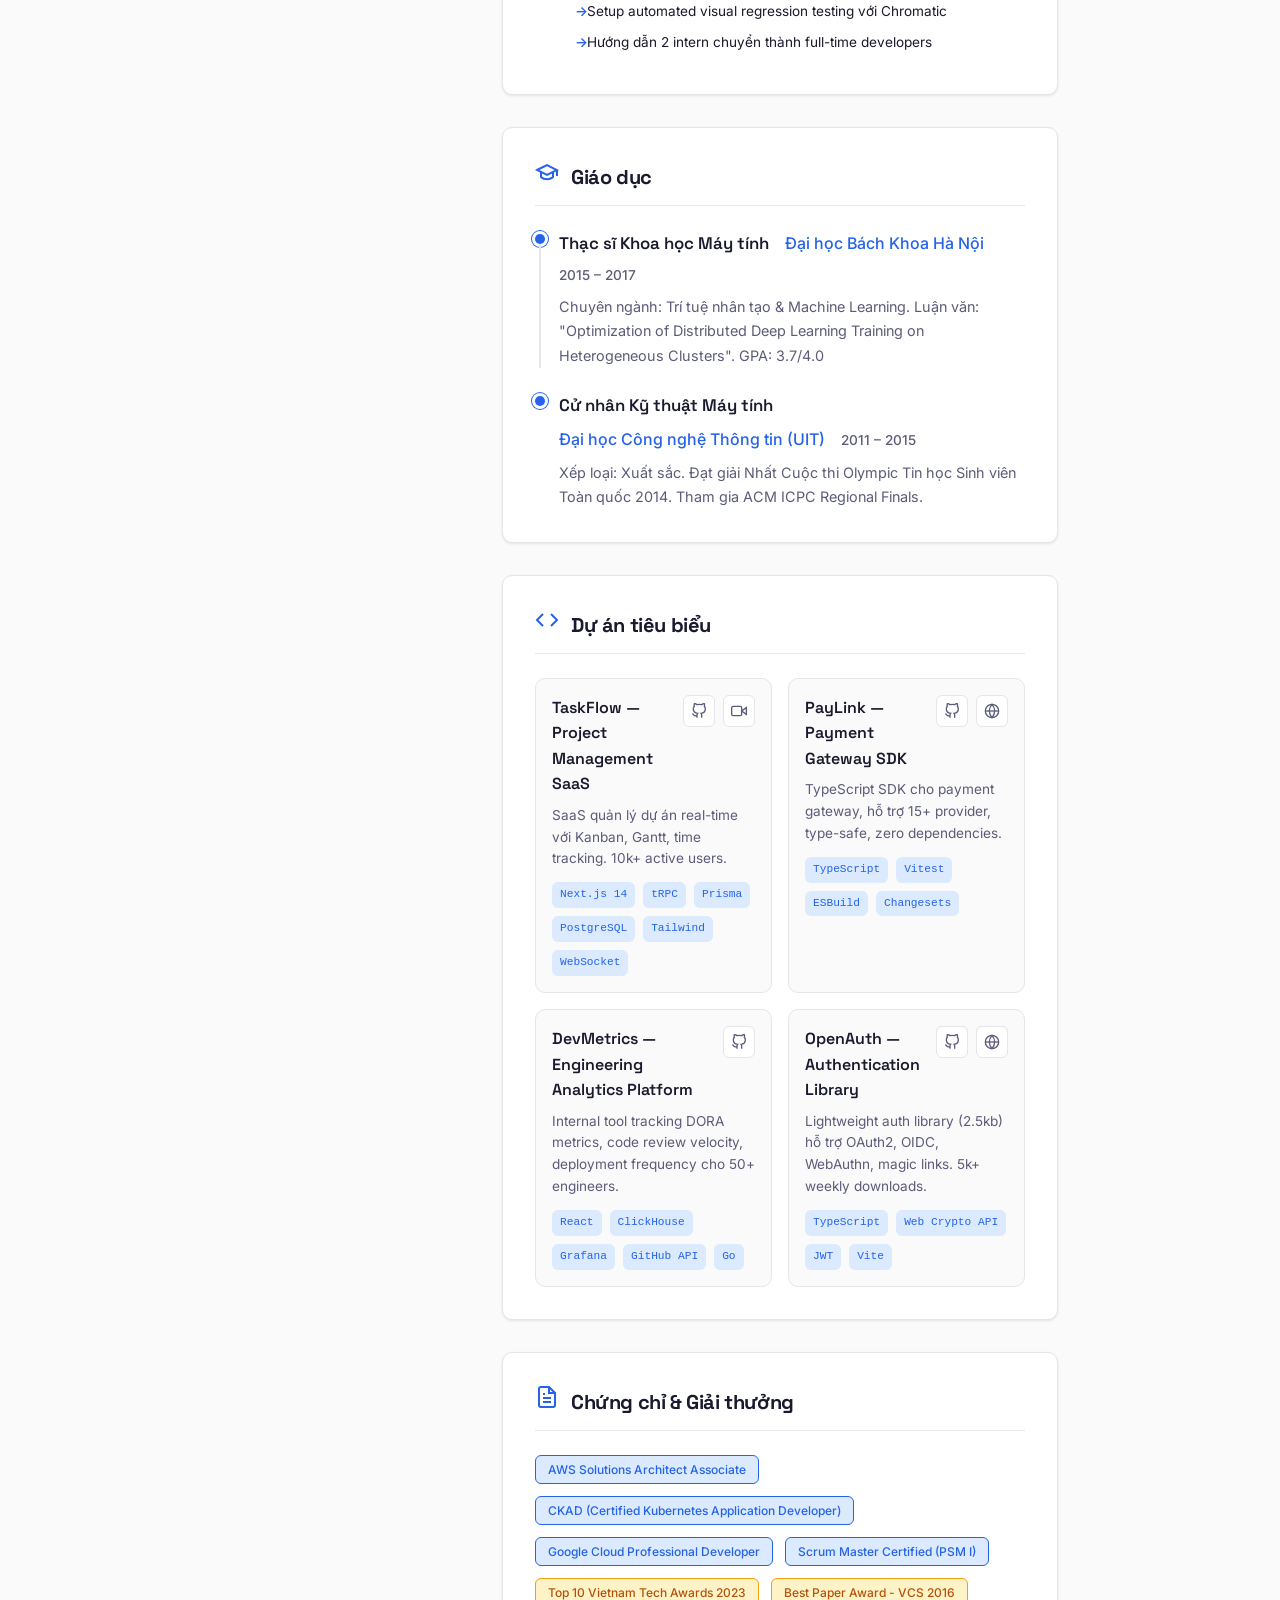
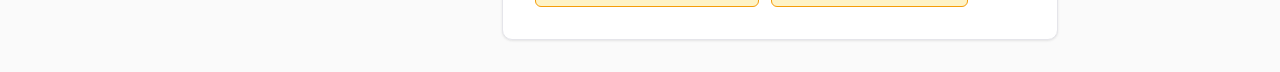
==== commit 88c5c477: "sua" ====
--- a/index.html
+++ b/index.html
@@ -530,14 +530,14 @@
     <!-- Sidebar -->
     <aside class="sidebar">
       <div class="profile">
-        <div class="avatar">NL</div>
-        <h1 class="name">Hoài Thu</h1>
+        <div class="avatar">HT</div>
+        <h1 class="name">Hoàii Thu</h1>
         <p class="title">Senior Full-Stack Developer</p>
 
         <ul class="contact-list">
           <li class="contact-item">
             <svg viewBox="0 0 24 24" fill="none" stroke="currentColor" stroke-width="2"><path d="M4 4h16c1.1 0 2 .9 2 2v12c0 1.1-.9 2-2 2H4c-1.1 0-2-.9-2-2V6c0-1.1.9-2 2-2z"/><polyline points="22,6 12,13 2,6"/></svg>
-            <a href="mailto:hoaithu.dev@gmail.com">hoaithu.dev@gmail.com</a>
+            <a href="mailto:hoaithu.dev@gmail.com">hoaiithu.dev@gmail.com</a>
           </li>
           <li class="contact-item">
             <svg viewBox="0 0 24 24" fill="none" stroke="currentColor" stroke-width="2"><path d="M22 16.92v3a2 2 0 0 1-2.18 2 19.79 19.79 0 0 1-8.63-3.07 19.5 19.5 0 0 1-6-6 19.79 19.79 0 0 1-3.07-8.67A2 2 0 0 1 4.11 2h3a2 2 0 0 1 2 1.72 12.84 12.84 0 0 0 .7 2.81 2 2 0 0 1-.45 2.11L8.09 9.91a16 16 0 0 0 6 6l1.27-1.27a2 2 0 0 1 2.11-.45 12.84 12.84 0 0 0 2.81.7A2 2 0 0 1 22 16.92z"/></svg>
@@ -549,11 +549,11 @@
           </li>
           <li class="contact-item">
             <svg viewBox="0 0 24 24" fill="none" stroke="currentColor" stroke-width="2"><path d="M23 21v-2a4 4 0 0 0-4-4H5a4 4 0 0 0-4 4v2"/><circle cx="9" cy="7" r="4"/><path d="M17 11h4a2 2 0 0 1 0 4h-1"/><path d="M17 11v-1a2 2 0 0 1 2-2h1"/></svg>
-            <a href="https://linkedin.com/in/hoaithu" target="_blank" rel="noopener">linkedin.com/in/hoaithu</a>
+            <a href="https://linkedin.com/in/hoaiithu" target="_blank" rel="noopener">linkedin.com/in/hoaiithu</a>
           </li>
           <li class="contact-item">
             <svg viewBox="0 0 24 24" fill="none" stroke="currentColor" stroke-width="2"><path d="M9 19c-5 1.5-5-2.5-7-3m14 6v-3.87a3.37 3.37 0 0 0-.94-2.61c3.14-.35 6.44-1.54 6.44-7A5.44 5.44 0 0 0 20 4.77 5.07 5.07 0 0 0 19.91 1S18.73.65 16 2.48a13.38 13.38 0 0 0-7 0C6.27.65 5.09 1 5.09 1A5.07 5.07 0 0 0 5 4.77a5.44 5.44 0 0 0-1.5 3.78c0 5.42 3.3 6.61 6.44 7A3.37 3.37 0 0 0 9 18.13V22"/></svg>
-            <a href="https://github.com/hoaithu" target="_blank" rel="noopener">github.com/hoaithu</a>
+            <a href="https://github.com/hoaiithu" target="_blank" rel="noopener">github.com/hoaiithu</a>
           </li>
         </ul>
       </div>
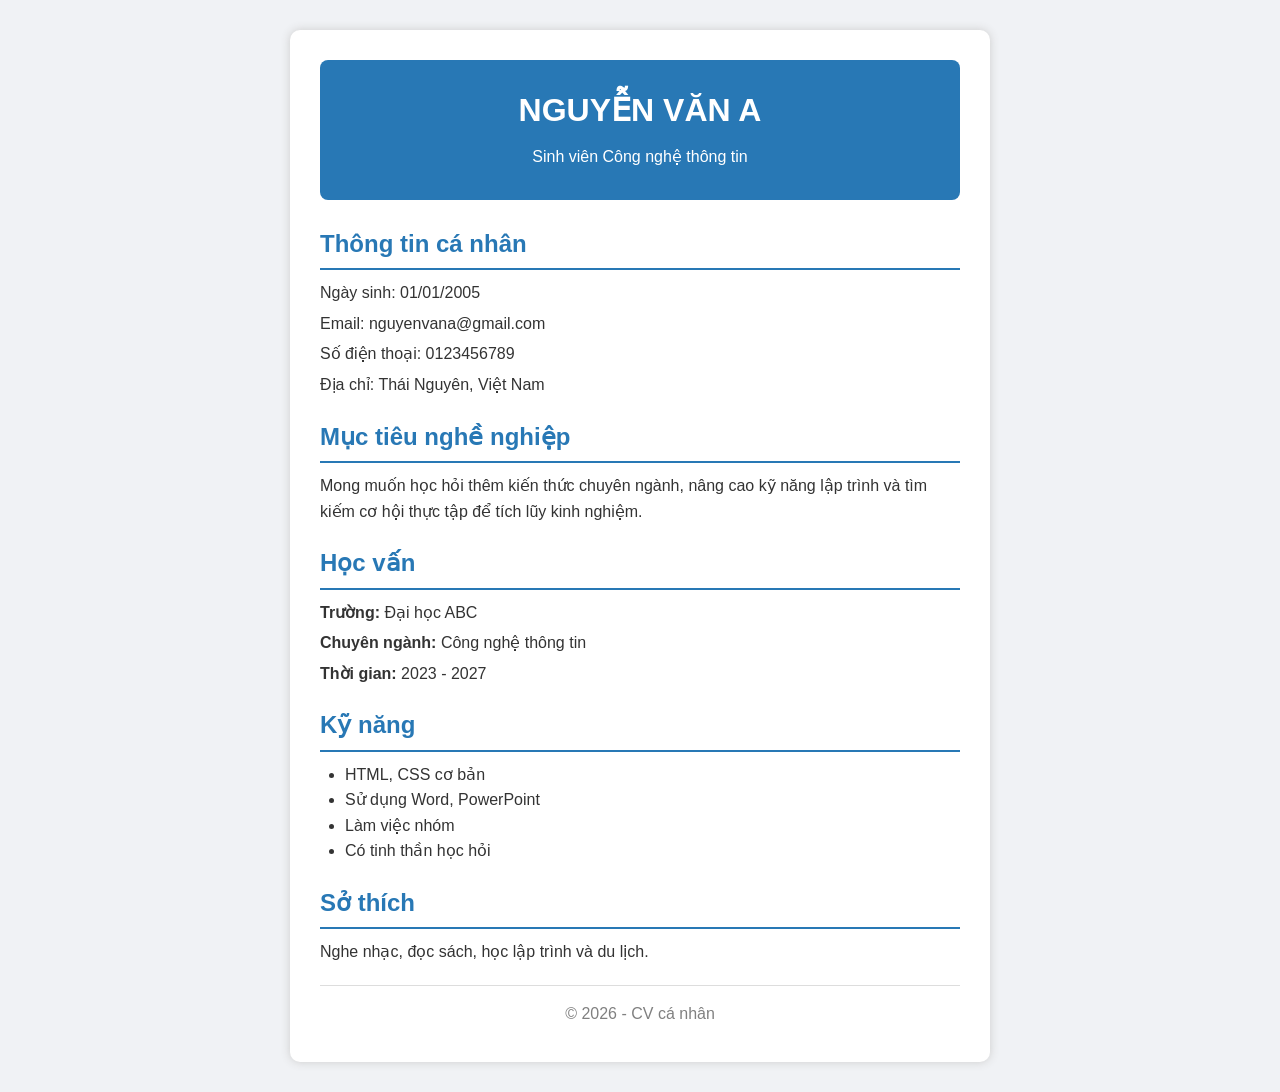
==== commit 118e9db8: "sua" ====
--- a/index.html
+++ b/index.html
@@ -1,809 +1,63 @@
+
 <!DOCTYPE html>
 <html lang="vi">
 <head>
-  <meta charset="UTF-8">
-  <meta name="viewport" content="width=device-width, initial-scale=1.0, viewport-fit=cover">
-  <meta name="claude:viewport-fit-sides" content="cover">
-  <title>CV Professional</title>
-  <link rel="preconnect" href="https://fonts.googleapis.com">
-  <link rel="preconnect" href="https://fonts.gstatic.com" crossorigin>
-  <link rel="stylesheet" href="https://fonts.googleapis.com/css2?family=Space+Grotesk:wght@400;500;600;700&family=Inter:wght@400;500;600&display=swap">
-  <style>
-    :root {
-      /* Layout concept: Two-column split on desktop, single column on mobile.
-         Left column (sidebar): profile, contact, skills — compact, accent background.
-         Right column (main): experience, education, projects — detailed content. */
-
-      /* Color tokens */
-      --bg: #fafafa;
-      --bg-elevated: #ffffff;
-      --fg: #1a1a2e;
-      --fg-muted: #5c5c7a;
-      --accent: #2563eb;
-      --accent-hover: #1d4ed8;
-      --accent-light: #dbeafe;
-      --border: #e5e5ea;
-      --sidebar-bg: #1a1a2e;
-      --sidebar-fg: #ffffff;
-      --sidebar-muted: #a0a0b8;
-      --card-bg: #ffffff;
-      --shadow: 0 1px 3px rgba(0,0,0,0.06), 0 1px 2px rgba(0,0,0,0.04);
-      --shadow-lg: 0 4px 12px rgba(0,0,0,0.08), 0 2px 4px rgba(0,0,0,0.04);
-      --radius: 10px;
-      --radius-sm: 6px;
-      --transition: 200ms ease;
-
-      /* Type tokens */
-      --font-display: 'Space Grotesk', system-ui, sans-serif;
-      --font-body: 'Inter', system-ui, sans-serif;
-      --font-mono: 'JetBrains Mono', 'Fira Code', monospace;
-
-      /* Spacing scale */
-      --space-1: 4px;
-      --space-2: 8px;
-      --space-3: 12px;
-      --space-4: 16px;
-      --space-5: 24px;
-      --space-6: 32px;
-      --space-7: 48px;
-      --space-8: 64px;
-    }
-
-    @media (prefers-color-scheme: dark) {
-      :root:not([data-theme="light"]) {
-        --bg: #0d0d14;
-        --bg-elevated: #14141f;
-        --fg: #f0f0f5;
-        --fg-muted: #9a9ab8;
-        --accent: #60a5fa;
-        --accent-hover: #93c5fd;
-        --accent-light: #1e3a5f;
-        --border: #2a2a3e;
-        --sidebar-bg: #08080f;
-        --sidebar-fg: #ffffff;
-        --sidebar-muted: #7a7a9a;
-        --card-bg: #14141f;
-        --shadow: 0 1px 3px rgba(0,0,0,0.3), 0 1px 2px rgba(0,0,0,0.2);
-        --shadow-lg: 0 4px 12px rgba(0,0,0,0.4), 0 2px 4px rgba(0,0,0,0.25);
-        color-scheme: dark;
-      }
-    }
-    :root[data-theme="dark"] {
-      --bg: #0d0d14;
-      --bg-elevated: #14141f;
-      --fg: #f0f0f5;
-      --fg-muted: #9a9ab8;
-      --accent: #60a5fa;
-      --accent-hover: #93c5fd;
-      --accent-light: #1e3a5f;
-      --border: #2a2a3e;
-      --sidebar-bg: #08080f;
-      --sidebar-fg: #ffffff;
-      --sidebar-muted: #7a7a9a;
-      --card-bg: #14141f;
-      --shadow: 0 1px 3px rgba(0,0,0,0.3), 0 1px 2px rgba(0,0,0,0.2);
-      --shadow-lg: 0 4px 12px rgba(0,0,0,0.4), 0 2px 4px rgba(0,0,0,0.25);
-      color-scheme: dark;
-    }
-
-    * { box-sizing: border-box; margin: 0; padding: 0; }
-    html { font-size: 16px; -webkit-text-size-adjust: 100%; }
-    body {
-      font-family: var(--font-body);
-      background: var(--bg);
-      color: var(--fg);
-      line-height: 1.6;
-      min-height: 100vh;
-      padding-block: var(--space-6);
-    }
-
-    /* Page wrapper */
-    .cv-page {
-      display: grid;
-      grid-template-columns: 1fr;
-      max-width: 900px;
-      margin: 0 auto;
-      padding-inline: max(16px, env(safe-area-inset-left, 0px));
-      padding-right: max(16px, env(safe-area-inset-right, 0px));
-      gap: var(--space-6);
-    }
-
-    @media (min-width: 768px) {
-      .cv-page {
-        grid-template-columns: 280px 1fr;
-        gap: 0;
-        padding-inline: var(--space-6);
-      }
-    }
-
-    /* Sidebar */
-    .sidebar {
-      background: var(--sidebar-bg);
-      color: var(--sidebar-fg);
-      border-radius: var(--radius);
-      padding: var(--space-6);
-      box-shadow: var(--shadow-lg);
-    }
-
-    @media (min-width: 768px) {
-      .sidebar {
-        position: sticky;
-        top: calc(var(--space-6) + env(safe-area-inset-top, 0px));
-        max-height: calc(100vh - var(--space-6) - env(safe-area-inset-top, 0px));
-        border-radius: var(--radius);
-      }
-    }
-
-    .profile {
-      text-align: center;
-      padding-bottom: var(--space-6);
-      border-bottom: 1px solid rgba(255,255,255,0.1);
-      margin-bottom: var(--space-6);
-    }
-
-    .avatar {
-      width: 100px;
-      height: 100px;
-      border-radius: 50%;
-      background: linear-gradient(135deg, var(--accent), var(--accent-hover));
-      display: flex;
-      align-items: center;
-      justify-content: center;
-      margin: 0 auto var(--space-4);
-      font-size: 2.5rem;
-      font-weight: 700;
-      font-family: var(--font-display);
-      color: white;
-      box-shadow: var(--shadow-lg);
-    }
-
-    .name {
-      font-family: var(--font-display);
-      font-size: 1.5rem;
-      font-weight: 700;
-      letter-spacing: -0.02em;
-      margin-bottom: var(--space-1);
-    }
-
-    .title {
-      font-size: 0.9rem;
-      color: var(--sidebar-muted);
-      font-weight: 500;
-      margin-bottom: var(--space-4);
-    }
-
-    .contact-list {
-      list-style: none;
-      display: flex;
-      flex-direction: column;
-      gap: var(--space-3);
-    }
-
-    .contact-item {
-      display: flex;
-      align-items: center;
-      gap: var(--space-3);
-      font-size: 0.85rem;
-      color: var(--sidebar-muted);
-      transition: color var(--transition);
-    }
-
-    .contact-item:hover { color: var(--sidebar-fg); }
-
-    .contact-item svg {
-      width: 18px;
-      height: 18px;
-      flex-shrink: 0;
-      stroke: currentColor;
-    }
-
-    .contact-item a {
-      color: inherit;
-      text-decoration: none;
-      transition: color var(--transition);
-    }
-
-    .contact-item a:hover { color: var(--accent); }
-
-    /* Sections in sidebar */
-    .sidebar-section {
-      margin-bottom: var(--space-6);
-    }
-
-    .sidebar-section:last-child { margin-bottom: 0; }
-
-    .section-title {
-      font-family: var(--font-display);
-      font-size: 0.75rem;
-      font-weight: 600;
-      text-transform: uppercase;
-      letter-spacing: 0.1em;
-      color: var(--accent);
-      margin-bottom: var(--space-4);
-    }
-
-    .skills-grid {
-      display: flex;
-      flex-wrap: wrap;
-      gap: var(--space-2);
-    }
-
-    .skill-tag {
-      background: rgba(255,255,255,0.08);
-      padding: var(--space-1) var(--space-3);
-      border-radius: var(--radius-sm);
-      font-size: 0.75rem;
-      font-weight: 500;
-      color: var(--sidebar-muted);
-      transition: all var(--transition);
-      border: 1px solid transparent;
-    }
-
-    .skill-tag:hover {
-      background: var(--accent-light);
-      color: var(--accent);
-      border-color: var(--accent);
-    }
-
-    .lang-item {
-      display: flex;
-      align-items: center;
-      justify-content: space-between;
-      padding: var(--space-2) 0;
-      border-bottom: 1px solid rgba(255,255,255,0.05);
-    }
-
-    .lang-item:last-child { border-bottom: none; }
-
-    .lang-name { font-size: 0.85rem; font-weight: 500; }
-
-    .lang-level {
-      font-size: 0.7rem;
-      text-transform: uppercase;
-      letter-spacing: 0.05em;
-      color: var(--accent);
-      font-weight: 600;
-    }
-
-    /* Main content */
-    .main {
-      display: flex;
-      flex-direction: column;
-      gap: var(--space-6);
-    }
-
-    .section {
-      background: var(--card-bg);
-      border-radius: var(--radius);
-      padding: var(--space-6);
-      box-shadow: var(--shadow);
-      border: 1px solid var(--border);
-    }
-
-    .section-header {
-      display: flex;
-      align-items: baseline;
-      gap: var(--space-3);
-      margin-bottom: var(--space-5);
-      padding-bottom: var(--space-3);
-      border-bottom: 1px solid var(--border);
-    }
-
-    .section-icon {
-      width: 24px;
-      height: 24px;
-      stroke: var(--accent);
-      flex-shrink: 0;
-    }
-
-    .section-title-main {
-      font-family: var(--font-display);
-      font-size: 1.25rem;
-      font-weight: 700;
-      letter-spacing: -0.02em;
-    }
-
-    /* Experience / Education items */
-    .timeline {
-      display: flex;
-      flex-direction: column;
-      gap: var(--space-5);
-    }
-
-    .timeline-item {
-      position: relative;
-      padding-left: var(--space-5);
-    }
-
-    .timeline-item::before {
-      content: '';
-      position: absolute;
-      left: 0;
-      top: 4px;
-      width: 10px;
-      height: 10px;
-      border-radius: 50%;
-      background: var(--accent);
-      box-shadow: 0 0 0 3px var(--card-bg), 0 0 0 4px var(--accent);
-    }
-
-    .timeline-item:not(:last-child)::after {
-      content: '';
-      position: absolute;
-      left: 4px;
-      top: 14px;
-      bottom: 0;
-      width: 2px;
-      background: var(--border);
-    }
-
-    .timeline-header {
-      display: flex;
-      flex-wrap: wrap;
-      gap: var(--space-2) var(--space-4);
-      align-items: baseline;
-      margin-bottom: var(--space-2);
-    }
-
-    .role {
-      font-family: var(--font-display);
-      font-size: 1.05rem;
-      font-weight: 600;
-    }
-
-    .company {
-      color: var(--accent);
-      font-weight: 500;
-    }
-
-    .period {
-      font-size: 0.85rem;
-      color: var(--fg-muted);
-      font-weight: 500;
-      white-space: nowrap;
-    }
-
-    .location {
-      font-size: 0.85rem;
-      color: var(--fg-muted);
-    }
-
-    .description {
-      font-size: 0.9rem;
-      color: var(--fg-muted);
-      line-height: 1.7;
-    }
-
-    .achievements {
-      list-style: none;
-      margin-top: var(--space-3);
-      padding-left: var(--space-4);
-    }
-
-    .achievements li {
-      position: relative;
-      font-size: 0.85rem;
-      color: var(--fg);
-      line-height: 1.7;
-      margin-bottom: var(--space-2);
-      padding-left: var(--space-3);
-    }
-
-    .achievements li::before {
-      content: '→';
-      position: absolute;
-      left: 0;
-      color: var(--accent);
-      font-weight: 600;
-    }
-
-    /* Projects */
-    .projects-grid {
-      display: grid;
-      grid-template-columns: 1fr;
-      gap: var(--space-4);
-    }
-
-    @media (min-width: 600px) {
-      .projects-grid {
-        grid-template-columns: repeat(2, 1fr);
-      }
-    }
-
-    .project-card {
-      background: var(--bg);
-      border: 1px solid var(--border);
-      border-radius: var(--radius);
-      padding: var(--space-4);
-      transition: all var(--transition);
-    }
-
-    .project-card:hover {
-      border-color: var(--accent);
-      box-shadow: var(--shadow-lg);
-      transform: translateY(-2px);
-    }
-
-    .project-header {
-      display: flex;
-      justify-content: space-between;
-      align-items: flex-start;
-      gap: var(--space-3);
-      margin-bottom: var(--space-2);
-    }
-
-    .project-name {
-      font-family: var(--font-display);
-      font-size: 1rem;
-      font-weight: 600;
-    }
-
-    .project-links {
-      display: flex;
-      gap: var(--space-2);
-    }
-
-    .project-link {
-      width: 32px;
-      height: 32px;
-      border-radius: var(--radius-sm);
-      background: var(--card-bg);
-      border: 1px solid var(--border);
-      display: flex;
-      align-items: center;
-      justify-content: center;
-      color: var(--fg-muted);
-      text-decoration: none;
-      transition: all var(--transition);
-    }
-
-    .project-link:hover {
-      background: var(--accent);
-      border-color: var(--accent);
-      color: white;
-    }
-
-    .project-link svg { width: 16px; height: 16px; }
-
-    .project-desc {
-      font-size: 0.85rem;
-      color: var(--fg-muted);
-      margin-bottom: var(--space-3);
-      line-height: 1.6;
-    }
-
-    .project-tech {
-      display: flex;
-      flex-wrap: wrap;
-      gap: var(--space-2);
-    }
-
-    .tech-tag {
-      font-size: 0.7rem;
-      font-weight: 500;
-      padding: var(--space-1) var(--space-2);
-      background: var(--accent-light);
-      color: var(--accent);
-      border-radius: var(--radius-sm);
-      font-family: var(--font-mono);
-    }
-
-    /* Print styles */
-    @media print {
-      body { background: white; color: black; padding: 0; }
-      .cv-page { max-width: none; padding: 0; gap: 0; }
-      .sidebar { box-shadow: none; page-break-inside: avoid; }
-      .section { box-shadow: none; border: 1px solid #ddd; page-break-inside: avoid; }
-      .project-card { box-shadow: none; border: 1px solid #ddd; }
-      .project-link { display: none; }
-      .avatar { background: #2563eb !important; -webkit-print-color-adjust: exact; print-color-adjust: exact; }
-      .section-title { color: #2563eb !important; -webkit-print-color-adjust: exact; print-color-adjust: exact; }
-      .timeline-item::before { background: #2563eb !important; box-shadow: 0 0 0 3px white, 0 0 0 4px #2563eb !important; -webkit-print-color-adjust: exact; print-color-adjust: exact; }
-      .skill-tag { background: #e0e7ff !important; color: #2563eb !important; border: 1px solid #2563eb !important; -webkit-print-color-adjust: exact; print-color-adjust: exact; }
-      .tech-tag { background: #dbeafe !important; color: #2563eb !important; -webkit-print-color-adjust: exact; print-color-adjust: exact; }
-    }
-
-    /* Reduced motion */
-    @media (prefers-reduced-motion: reduce) {
-      *, *::before, *::after {
-        animation-duration: 0.01ms !important;
-        animation-iteration-count: 1 !important;
-        transition-duration: 0.01ms !important;
-      }
-    }
-
-    /* Focus visible */
-    :focus-visible {
-      outline: 2px solid var(--accent);
-      outline-offset: 2px;
-    }
-
-    /* Scrollbar */
-    ::-webkit-scrollbar { width: 8px; height: 8px; }
-    ::-webkit-scrollbar-track { background: transparent; }
-    ::-webkit-scrollbar-thumb { background: var(--border); border-radius: 4px; }
-    ::-webkit-scrollbar-thumb:hover { background: var(--fg-muted); }
-  </style>
+    <meta charset="UTF-8">
+    <meta name="viewport" content="width=device-width, initial-scale=1.0">
+    <title>CV Sinh Viên</title>
+    <link rel="stylesheet" href="style.css">
 </head>
 <body>
-  <div class="cv-page">
-    <!-- Sidebar -->
-    <aside class="sidebar">
-      <div class="profile">
-        <div class="avatar">HT</div>
-        <h1 class="name">Hoàii Thu</h1>
-        <p class="title">Senior Full-Stack Developer</p>
 
-        <ul class="contact-list">
-          <li class="contact-item">
-            <svg viewBox="0 0 24 24" fill="none" stroke="currentColor" stroke-width="2"><path d="M4 4h16c1.1 0 2 .9 2 2v12c0 1.1-.9 2-2 2H4c-1.1 0-2-.9-2-2V6c0-1.1.9-2 2-2z"/><polyline points="22,6 12,13 2,6"/></svg>
-            <a href="mailto:hoaithu.dev@gmail.com">hoaiithu.dev@gmail.com</a>
-          </li>
-          <li class="contact-item">
-            <svg viewBox="0 0 24 24" fill="none" stroke="currentColor" stroke-width="2"><path d="M22 16.92v3a2 2 0 0 1-2.18 2 19.79 19.79 0 0 1-8.63-3.07 19.5 19.5 0 0 1-6-6 19.79 19.79 0 0 1-3.07-8.67A2 2 0 0 1 4.11 2h3a2 2 0 0 1 2 1.72 12.84 12.84 0 0 0 .7 2.81 2 2 0 0 1-.45 2.11L8.09 9.91a16 16 0 0 0 6 6l1.27-1.27a2 2 0 0 1 2.11-.45 12.84 12.84 0 0 0 2.81.7A2 2 0 0 1 22 16.92z"/></svg>
-            <a href="tel:+84901234567">+84 90 123 4567</a>
-          </li>
-          <li class="contact-item">
-            <svg viewBox="0 0 24 24" fill="none" stroke="currentColor" stroke-width="2"><path d="M21 10V6a2 2 0 0 0-2-2H5a2 2 0 0 0-2 2v8"/><path d="M15 3v18"/><path d="M9 3v18"/></svg>
-            <span>Thái Nguyên, Việt Nam</span>
-          </li>
-          <li class="contact-item">
-            <svg viewBox="0 0 24 24" fill="none" stroke="currentColor" stroke-width="2"><path d="M23 21v-2a4 4 0 0 0-4-4H5a4 4 0 0 0-4 4v2"/><circle cx="9" cy="7" r="4"/><path d="M17 11h4a2 2 0 0 1 0 4h-1"/><path d="M17 11v-1a2 2 0 0 1 2-2h1"/></svg>
-            <a href="https://linkedin.com/in/hoaiithu" target="_blank" rel="noopener">linkedin.com/in/hoaiithu</a>
-          </li>
-          <li class="contact-item">
-            <svg viewBox="0 0 24 24" fill="none" stroke="currentColor" stroke-width="2"><path d="M9 19c-5 1.5-5-2.5-7-3m14 6v-3.87a3.37 3.37 0 0 0-.94-2.61c3.14-.35 6.44-1.54 6.44-7A5.44 5.44 0 0 0 20 4.77 5.07 5.07 0 0 0 19.91 1S18.73.65 16 2.48a13.38 13.38 0 0 0-7 0C6.27.65 5.09 1 5.09 1A5.07 5.07 0 0 0 5 4.77a5.44 5.44 0 0 0-1.5 3.78c0 5.42 3.3 6.61 6.44 7A3.37 3.37 0 0 0 9 18.13V22"/></svg>
-            <a href="https://github.com/hoaiithu" target="_blank" rel="noopener">github.com/hoaiithu</a>
-          </li>
-        </ul>
-      </div>
+    <div class="cv">
+        <header>
+            <h1>NGUYỄN VĂN A</h1>
+            <p>Sinh viên Công nghệ thông tin</p>
+        </header>
 
-      <section class="sidebar-section">
-        <h2 class="section-title">Kỹ năng chính</h2>
-        <div class="skills-grid">
-          <span class="skill-tag">TypeScript</span>
-          <span class="skill-tag">React</span>
-          <span class="skill-tag">Node.js</span>
-          <span class="skill-tag">Next.js</span>
-          <span class="skill-tag">PostgreSQL</span>
-          <span class="skill-tag">MongoDB</span>
-          <span class="skill-tag">Docker</span>
-          <span class="skill-tag">AWS</span>
-          <span class="skill-tag">GraphQL</span>
-          <span class="skill-tag">REST API</span>
-          <span class="skill-tag">Redis</span>
-          <span class="skill-tag">Kubernetes</span>
-          <span class="skill-tag">CI/CD</span>
-          <span class="skill-tag">Testing</span>
-          <span class="skill-tag">Microservices</span>
-          <span class="skill-tag">System Design</span>
-        </div>
-      </section>
+        <section>
+            <h2>Thông tin cá nhân</h2>
+            <p>Ngày sinh: 01/01/2005</p>
+            <p>Email: nguyenvana@gmail.com</p>
+            <p>Số điện thoại: 0123456789</p>
+            <p>Địa chỉ: Thái Nguyên, Việt Nam</p>
+        </section>
 
-      <section class="sidebar-section">
-        <h2 class="section-title">Ngôn ngữ</h2>
-        <div class="lang-item">
-          <span class="lang-name">Tiếng Việt</span>
-          <span class="lang-level">Native</span>
-        </div>
-        <div class="lang-item">
-          <span class="lang-name">English</span>
-          <span class="lang-level">Fluent (IELTS 7.5)</span>
-        </div>
-        <div class="lang-item">
-          <span class="lang-name">Japanese</span>
-          <span class="lang-level">N3</span>
-        </div>
-      </section>
-    </aside>
+        <section>
+            <h2>Mục tiêu nghề nghiệp</h2>
+            <p>
+                Mong muốn học hỏi thêm kiến thức chuyên ngành,
+                nâng cao kỹ năng lập trình và tìm kiếm cơ hội
+                thực tập để tích lũy kinh nghiệm.
+            </p>
+        </section>
 
-    <!-- Main Content -->
-    <main class="main">
-      <!-- Summary -->
-      <section class="section">
-        <div class="section-header">
-          <svg class="section-icon" viewBox="0 0 24 24" fill="none" stroke="currentColor" stroke-width="2"><path d="M17 21v-2a4 4 0 0 0-4-4H5a4 4 0 0 0-4 4v2"/><circle cx="9" cy="7" r="4"/><path d="M23 21v-2a4 4 0 0 0-3-3.87"/><path d="M16 3.13a4 4 0 0 1 0 7.75"/></svg>
-          <h2 class="section-title-main">Tóm tắt</h2>
-        </div>
-        <p style="color: var(--fg-muted); line-height: 1.7; font-size: 1rem;">
-          Senior Full-Stack Developer với <strong>7+ năm kinh nghiệm</strong> xây dựng và mở rộng các ứng dụng web hiện đại.
-          Chuyên môn sâu về kiến trúc microservices, tối ưu hiệu năng, và DevOps. Có kinh nghiệm dẫn dắt team 5-8 người,
-          mentor junior developers, và hợp tác chặt chẽ với product/design để giao sản phẩm chất lượng cao đúng hạn.
-          Đam mê clean code, automated testing, và continuous improvement.
-        </p>
-      </section>
+        <section>
+            <h2>Học vấn</h2>
+            <p><strong>Trường:</strong> Đại học ABC</p>
+            <p><strong>Chuyên ngành:</strong> Công nghệ thông tin</p>
+            <p><strong>Thời gian:</strong> 2023 - 2027</p>
+        </section>
 
-      <!-- Experience -->
-      <section class="section">
-        <div class="section-header">
-          <svg class="section-icon" viewBox="0 0 24 24" fill="none" stroke="currentColor" stroke-width="2"><rect x="2" y="3" width="20" height="14" rx="2"/><path d="M8 21h8"/><path d="M12 17v4"/></svg>
-          <h2 class="section-title-main">Kinh nghiệm làm việc</h2>
-        </div>
+        <section>
+            <h2>Kỹ năng</h2>
+            <ul>
+                <li>HTML, CSS cơ bản</li>
+                <li>Sử dụng Word, PowerPoint</li>
+                <li>Làm việc nhóm</li>
+                <li>Có tinh thần học hỏi</li>
+            </ul>
+        </section>
 
-        <div class="timeline">
-          <article class="timeline-item">
-            <div class="timeline-header">
-              <span class="role">Senior Full-Stack Developer</span>
-              <span class="company">TechCorp Vietnam</span>
-              <span class="period">03/2022 – Nay</span>
-              <span class="location">Hà Nội (Hybrid)</span>
-            </div>
-            <p class="description">
-              Dẫn dắt phát triển platform SaaS B2B phục vụ 500+ khách hàng doanh nghiệp, xử lý 10M+ requests/ngày.
-            </p>
-            <ul class="achievements">
-              <li>Kiến trúc lại hệ thống từ monolith sang microservices, giảm 60% latency và tăng 3x throughput</li>
-              <li>Thiết lập CI/CD pipeline với GitLab CI, Kubernetes, ArgoCD — giảm deployment time từ 45p xuống 8p</li>
-              <li>Mentor 4 junior developers, thiết lập code review standards, tăng code coverage từ 45% lên 85%</li>
-              <li>Tối ưu database queries & caching strategy, giảm infrastructure cost 35%/tháng</li>
-              <li>Hợp tác với PM/UX thiết kế API-first architecture, giảm integration time cho client 50%</li>
-            </ul>
-          </article>
+        <section>
+            <h2>Sở thích</h2>
+            <p>Nghe nhạc, đọc sách, học lập trình và du lịch.</p>
+        </section>
 
-          <article class="timeline-item">
-            <div class="timeline-header">
-              <span class="role">Full-Stack Developer</span>
-              <span class="company">Fintech Solutions JSC</span>
-              <span class="period">06/2019 – 02/2022</span>
-              <span class="location">Hà Nội</span>
-            </div>
-            <p class="description">
-              Phát triển core banking platform và digital wallet app cho 2 triệu+ users.
-            </p>
-            <ul class="achievements">
-              <li>Xây dựng real-time transaction processing system xử lý 50k TPS với Node.js + Redis + PostgreSQL</li>
-              <li>Implement OAuth2/OpenID Connect, JWT, RBAC cho multi-tenant authentication system</li>
-              <li>Viết comprehensive test suite (unit, integration, e2e) đạt 90% coverage, giảm production bugs 70%</li>
-              <li>Tham gia code review, RFC process, architecture decision records (ADRs)</li>
-              <li>Migration legacy PHP system sang Node.js/TypeScript, zero-downtime deployment</li>
-            </ul>
-          </article>
+        <footer>
+            <p>© 2026 - CV cá nhân</p>
+        </footer>
+    </div>
 
-          <article class="timeline-item">
-            <div class="timeline-header">
-              <span class="role">Frontend Developer</span>
-              <span class="company">Creative Digital Agency</span>
-              <span class="period">01/2017 – 05/2019</span>
-              <span class="location">Hồ Chí Minh</span>
-            </div>
-            <p class="description">
-              Phát triển các dự án web/app cho khách hàng enterprise (retail, logistics, education).
-            </p>
-            <ul class="achievements">
-              <li>Xây dựng design system component library (React + Storybook) tái sử dụng cho 15+ projects</li>
-              <li>Tối ưu Core Web Vitals: LCP < 1.5s, CLS < 0.1, FID < 50ms cho tất cả projects</li>
-              <li>Implement SSR với Next.js, cải thiện SEO score từ 45 lên 95+</li>
-              <li>Setup automated visual regression testing với Chromatic</li>
-              <li>Hướng dẫn 2 intern chuyển thành full-time developers</li>
-            </ul>
-          </article>
-        </div>
-      </section>
-
-      <!-- Education -->
-      <section class="section">
-        <div class="section-header">
-          <svg class="section-icon" viewBox="0 0 24 24" fill="none" stroke="currentColor" stroke-width="2"><path d="M22 10v6M2 10l10-5 10 5-10 5z"/><path d="M6 12v5c3 3 9 3 12 0v-5"/></svg>
-          <h2 class="section-title-main">Giáo dục</h2>
-        </div>
-
-        <div class="timeline">
-          <article class="timeline-item">
-            <div class="timeline-header">
-              <span class="role">Thạc sĩ Khoa học Máy tính</span>
-              <span class="company">Đại học Bách Khoa Hà Nội</span>
-              <span class="period">2015 – 2017</span>
-            </div>
-            <p class="description">Chuyên ngành: Trí tuệ nhân tạo & Machine Learning. Luận văn: "Optimization of Distributed Deep Learning Training on Heterogeneous Clusters". GPA: 3.7/4.0</p>
-          </article>
-
-          <article class="timeline-item">
-            <div class="timeline-header">
-              <span class="role">Cử nhân Kỹ thuật Máy tính</span>
-              <span class="company">Đại học Công nghệ Thông tin (UIT)</span>
-              <span class="period">2011 – 2015</span>
-            </div>
-            <p class="description">Xếp loại: Xuất sắc. Đạt giải Nhất Cuộc thi Olympic Tin học Sinh viên Toàn quốc 2014. Tham gia ACM ICPC Regional Finals.</p>
-          </article>
-        </div>
-      </section>
-
-      <!-- Projects -->
-      <section class="section">
-        <div class="section-header">
-          <svg class="section-icon" viewBox="0 0 24 24" fill="none" stroke="currentColor" stroke-width="2"><polyline points="16 18 22 12 16 6"/><polyline points="8 6 2 12 8 18"/></svg>
-          <h2 class="section-title-main">Dự án tiêu biểu</h2>
-        </div>
-
-        <div class="projects-grid">
-          <article class="project-card">
-            <div class="project-header">
-              <h3 class="project-name">TaskFlow — Project Management SaaS</h3>
-              <div class="project-links">
-                <a class="project-link" href="#" aria-label="GitHub"><svg viewBox="0 0 24 24" fill="none" stroke="currentColor" stroke-width="2"><path d="M9 19c-5 1.5-5-2.5-7-3m14 6v-3.87a3.37 3.37 0 0 0-.94-2.61c3.14-.35 6.44-1.54 6.44-7A5.44 5.44 0 0 0 20 4.77 5.07 5.07 0 0 0 19.91 1S18.73.65 16 2.48a13.38 13.38 0 0 0-7 0C6.27.65 5.09 1 5.09 1A5.07 5.07 0 0 0 5 4.77a5.44 5.44 0 0 0-1.5 3.78c0 5.42 3.3 6.61 6.44 7A3.37 3.37 0 0 0 9 18.13V22"/></svg></a>
-                <a class="project-link" href="#" aria-label="Demo"><svg viewBox="0 0 24 24" fill="none" stroke="currentColor" stroke-width="2"><polygon points="23 7 16 12 23 17 23 7"/><rect x="1" y="5" width="15" height="14" rx="2" ry="2"/></svg></a>
-              </div>
-            </div>
-            <p class="project-desc">SaaS quản lý dự án real-time với Kanban, Gantt, time tracking. 10k+ active users.</p>
-            <div class="project-tech">
-              <span class="tech-tag">Next.js 14</span>
-              <span class="tech-tag">tRPC</span>
-              <span class="tech-tag">Prisma</span>
-              <span class="tech-tag">PostgreSQL</span>
-              <span class="tech-tag">Tailwind</span>
-              <span class="tech-tag">WebSocket</span>
-            </div>
-          </article>
-
-          <article class="project-card">
-            <div class="project-header">
-              <h3 class="project-name">PayLink — Payment Gateway SDK</h3>
-              <div class="project-links">
-                <a class="project-link" href="#" aria-label="GitHub"><svg viewBox="0 0 24 24" fill="none" stroke="currentColor" stroke-width="2"><path d="M9 19c-5 1.5-5-2.5-7-3m14 6v-3.87a3.37 3.37 0 0 0-.94-2.61c3.14-.35 6.44-1.54 6.44-7A5.44 5.44 0 0 0 20 4.77 5.07 5.07 0 0 0 19.91 1S18.73.65 16 2.48a13.38 13.38 0 0 0-7 0C6.27.65 5.09 1 5.09 1A5.07 5.07 0 0 0 5 4.77a5.44 5.44 0 0 0-1.5 3.78c0 5.42 3.3 6.61 6.44 7A3.37 3.37 0 0 0 9 18.13V22"/></svg></a>
-                <a class="project-link" href="#" aria-label="NPM"><svg viewBox="0 0 24 24" fill="none" stroke="currentColor" stroke-width="2"><circle cx="12" cy="12" r="10"/><path d="M2 12h20"/><path d="M12 2a15.3 15.3 0 0 1 4 10 15.3 15.3 0 0 1-4 10 15.3 15.3 0 0 1-4-10 15.3 15.3 0 0 1 4-10z"/></svg></a>
-              </div>
-            </div>
-            <p class="project-desc">TypeScript SDK cho payment gateway, hỗ trợ 15+ provider, type-safe, zero dependencies.</p>
-            <div class="project-tech">
-              <span class="tech-tag">TypeScript</span>
-              <span class="tech-tag">Vitest</span>
-              <span class="tech-tag">ESBuild</span>
-              <span class="tech-tag">Changesets</span>
-            </div>
-          </article>
-
-          <article class="project-card">
-            <div class="project-header">
-              <h3 class="project-name">DevMetrics — Engineering Analytics Platform</h3>
-              <div class="project-links">
-                <a class="project-link" href="#" aria-label="GitHub"><svg viewBox="0 0 24 24" fill="none" stroke="currentColor" stroke-width="2"><path d="M9 19c-5 1.5-5-2.5-7-3m14 6v-3.87a3.37 3.37 0 0 0-.94-2.61c3.14-.35 6.44-1.54 6.44-7A5.44 5.44 0 0 0 20 4.77 5.07 5.07 0 0 0 19.91 1S18.73.65 16 2.48a13.38 13.38 0 0 0-7 0C6.27.65 5.09 1 5.09 1A5.07 5.07 0 0 0 5 4.77a5.44 5.44 0 0 0-1.5 3.78c0 5.42 3.3 6.61 6.44 7A3.37 3.37 0 0 0 9 18.13V22"/></svg></a>
-              </div>
-            </div>
-            <p class="project-desc">Internal tool tracking DORA metrics, code review velocity, deployment frequency cho 50+ engineers.</p>
-            <div class="project-tech">
-              <span class="tech-tag">React</span>
-              <span class="tech-tag">ClickHouse</span>
-              <span class="tech-tag">Grafana</span>
-              <span class="tech-tag">GitHub API</span>
-              <span class="tech-tag">Go</span>
-            </div>
-          </article>
-
-          <article class="project-card">
-            <div class="project-header">
-              <h3 class="project-name">OpenAuth — Authentication Library</h3>
-              <div class="project-links">
-                <a class="project-link" href="#" aria-label="GitHub"><svg viewBox="0 0 24 24" fill="none" stroke="currentColor" stroke-width="2"><path d="M9 19c-5 1.5-5-2.5-7-3m14 6v-3.87a3.37 3.37 0 0 0-.94-2.61c3.14-.35 6.44-1.54 6.44-7A5.44 5.44 0 0 0 20 4.77 5.07 5.07 0 0 0 19.91 1S18.73.65 16 2.48a13.38 13.38 0 0 0-7 0C6.27.65 5.09 1 5.09 1A5.07 5.07 0 0 0 5 4.77a5.44 5.44 0 0 0-1.5 3.78c0 5.42 3.3 6.61 6.44 7A3.37 3.37 0 0 0 9 18.13V22"/></svg></a>
-                <a class="project-link" href="#" aria-label="NPM"><svg viewBox="0 0 24 24" fill="none" stroke="currentColor" stroke-width="2"><circle cx="12" cy="12" r="10"/><path d="M2 12h20"/><path d="M12 2a15.3 15.3 0 0 1 4 10 15.3 15.3 0 0 1-4 10 15.3 15.3 0 0 1-4-10 15.3 15.3 0 0 1 4-10z"/></svg></a>
-              </div>
-            </div>
-            <p class="project-desc">Lightweight auth library (2.5kb) hỗ trợ OAuth2, OIDC, WebAuthn, magic links. 5k+ weekly downloads.</p>
-            <div class="project-tech">
-              <span class="tech-tag">TypeScript</span>
-              <span class="tech-tag">Web Crypto API</span>
-              <span class="tech-tag">JWT</span>
-              <span class="tech-tag">Vite</span>
-            </div>
-          </article>
-        </div>
-      </section>
-
-      <!-- Certifications -->
-      <section class="section">
-        <div class="section-header">
-          <svg class="section-icon" viewBox="0 0 24 24" fill="none" stroke="currentColor" stroke-width="2"><path d="M14 2H6a2 2 0 0 0-2 2v16a2 2 0 0 0 2 2h12a2 2 0 0 0 2-2V8z"/><polyline points="14 2 14 8 20 8"/><line x1="16" y1="13" x2="8" y2="13"/><line x1="16" y1="17" x2="8" y2="17"/><polyline points="10 9 9 9 8 9"/></svg>
-          <h2 class="section-title-main">Chứng chỉ & Giải thưởng</h2>
-        </div>
-        <div style="display: flex; flex-wrap: wrap; gap: var(--space-3);">
-          <span class="skill-tag" style="background: var(--accent-light); color: var(--accent); border-color: var(--accent);">AWS Solutions Architect Associate</span>
-          <span class="skill-tag" style="background: var(--accent-light); color: var(--accent); border-color: var(--accent);">CKAD (Certified Kubernetes Application Developer)</span>
-          <span class="skill-tag" style="background: var(--accent-light); color: var(--accent); border-color: var(--accent);">Google Cloud Professional Developer</span>
-          <span class="skill-tag" style="background: var(--accent-light); color: var(--accent); border-color: var(--accent);">Scrum Master Certified (PSM I)</span>
-          <span class="skill-tag" style="background: #fef3c7; color: #b45309; border-color: #f59e0b;">Top 10 Vietnam Tech Awards 2023</span>
-          <span class="skill-tag" style="background: #fef3c7; color: #b45309; border-color: #f59e0b;">Best Paper Award - VCS 2016</span>
-        </div>
-      </section>
-    </main>
-  </div>
 </body>
-</html>+</html>
--- a/style.css
+++ b/style.css
@@ -0,0 +1,62 @@
+
+* {
+    margin: 0;
+    padding: 0;
+    box-sizing: border-box;
+}
+
+body {
+    font-family: Arial, sans-serif;
+    background-color: #f0f2f5;
+    color: #333;
+    line-height: 1.6;
+}
+
+.cv {
+    width: 700px;
+    max-width: 95%;
+    margin: 30px auto;
+    background-color: white;
+    padding: 30px;
+    border-radius: 10px;
+    box-shadow: 0 0 10px #ccc;
+}
+
+header {
+    text-align: center;
+    background-color: #2878b5;
+    color: white;
+    padding: 25px;
+    border-radius: 8px;
+    margin-bottom: 25px;
+}
+
+header h1 {
+    margin-bottom: 8px;
+}
+
+section {
+    margin-bottom: 20px;
+}
+
+h2 {
+    color: #2878b5;
+    border-bottom: 2px solid #2878b5;
+    padding-bottom: 5px;
+    margin-bottom: 10px;
+}
+
+p {
+    margin-bottom: 5px;
+}
+
+ul {
+    padding-left: 25px;
+}
+
+footer {
+    text-align: center;
+    color: gray;
+    border-top: 1px solid #ddd;
+    padding-top: 15px;
+}
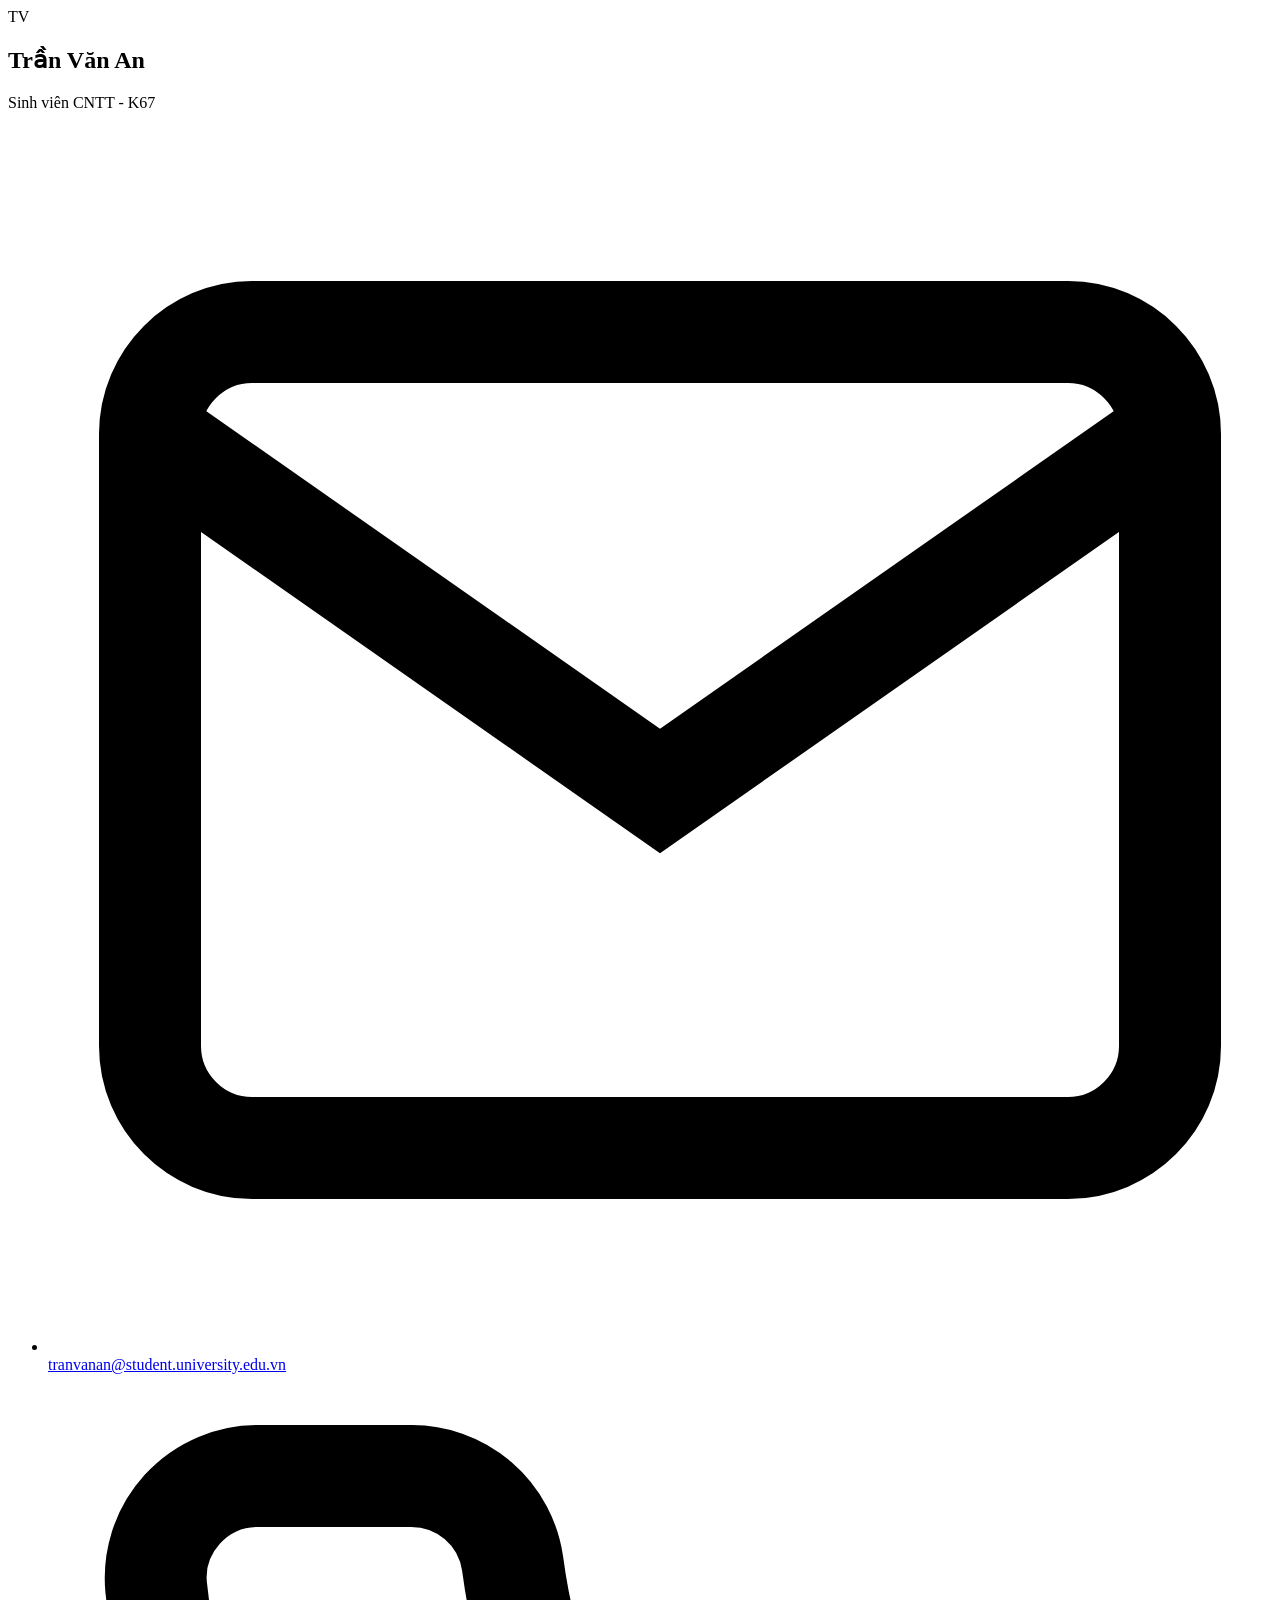
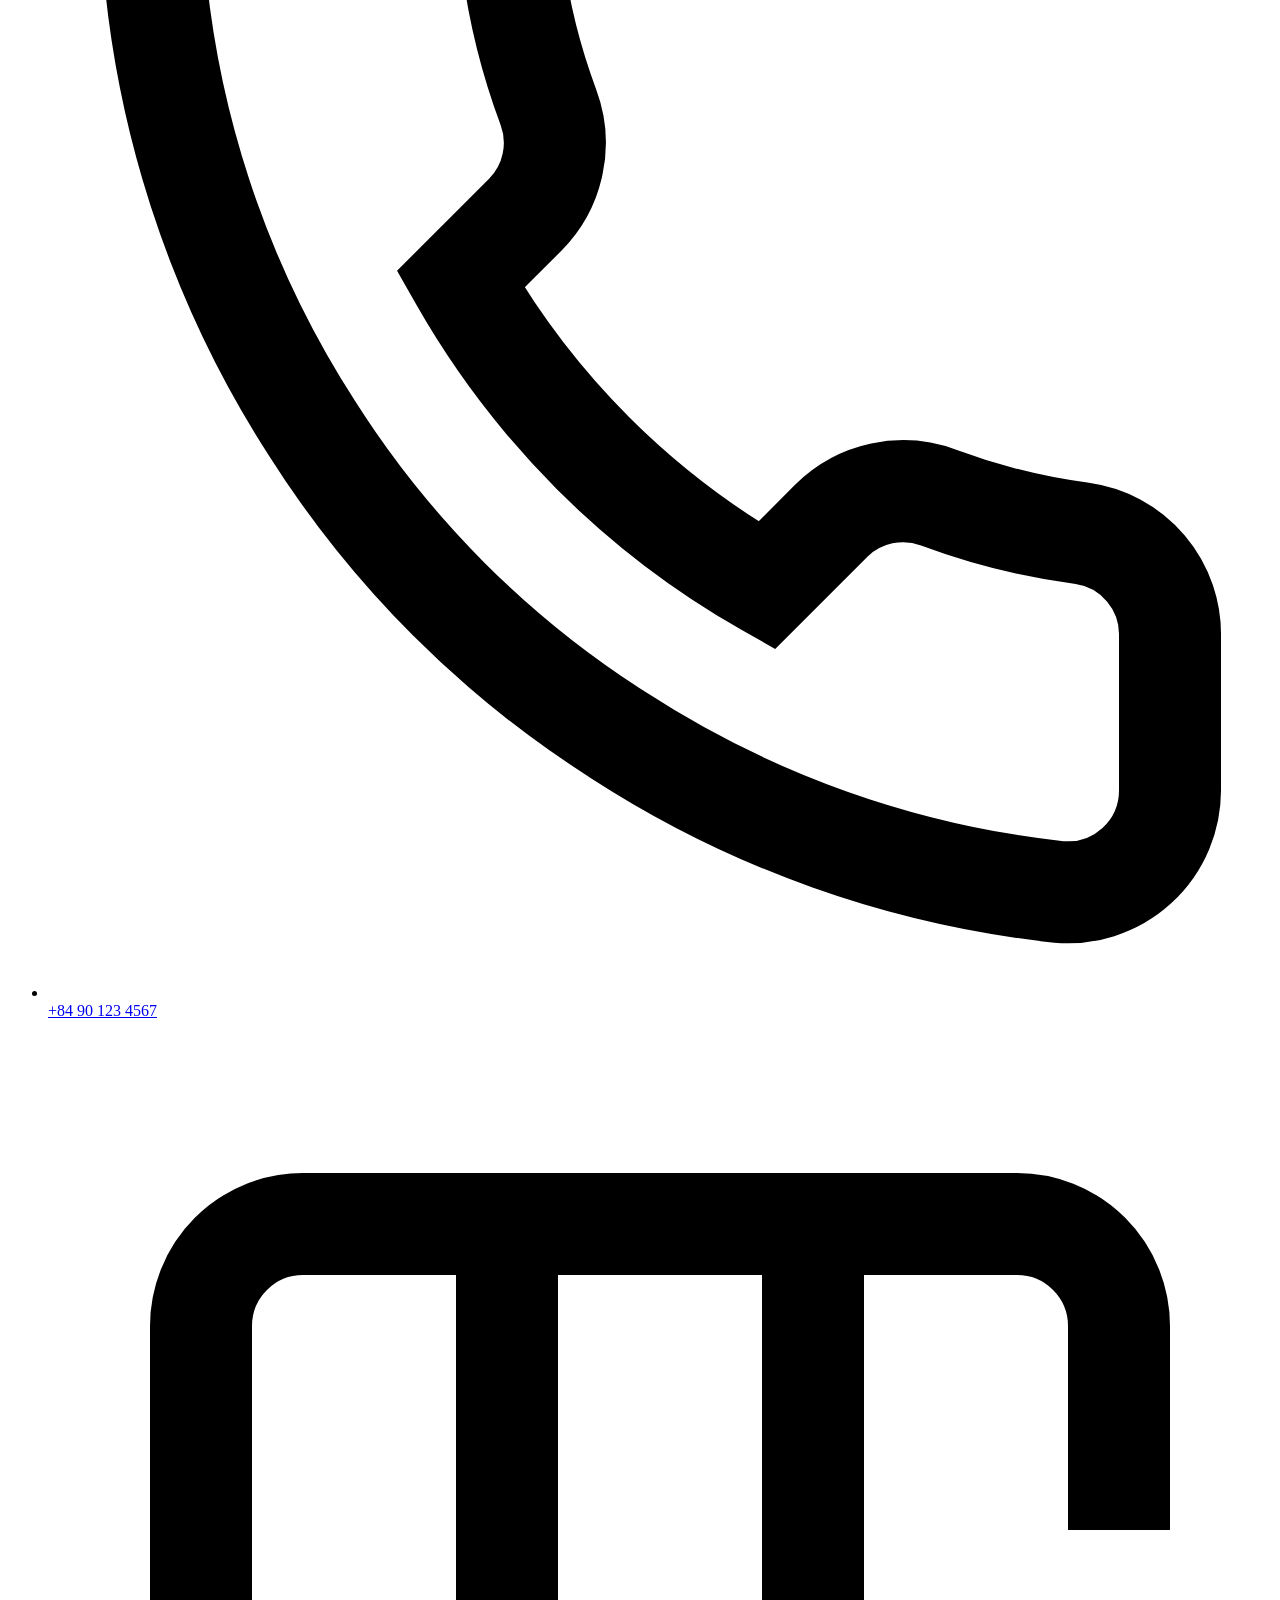
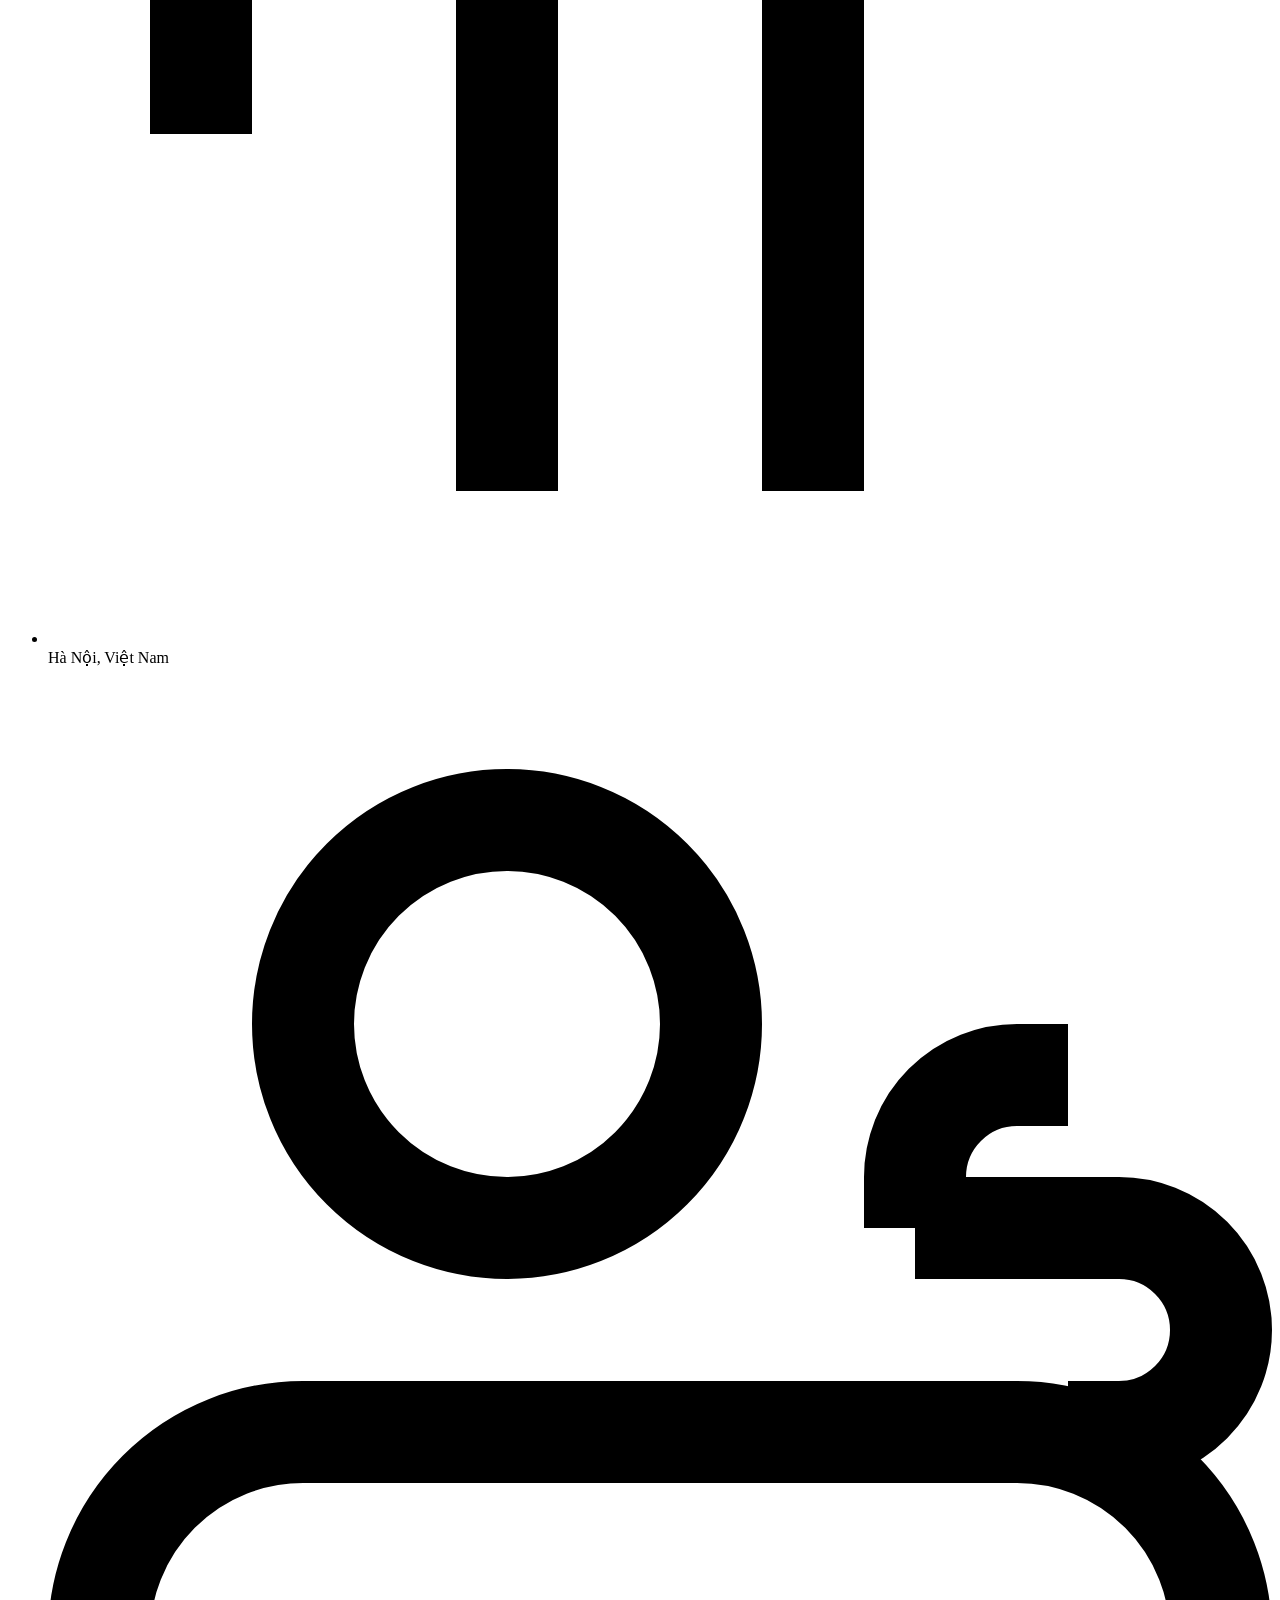
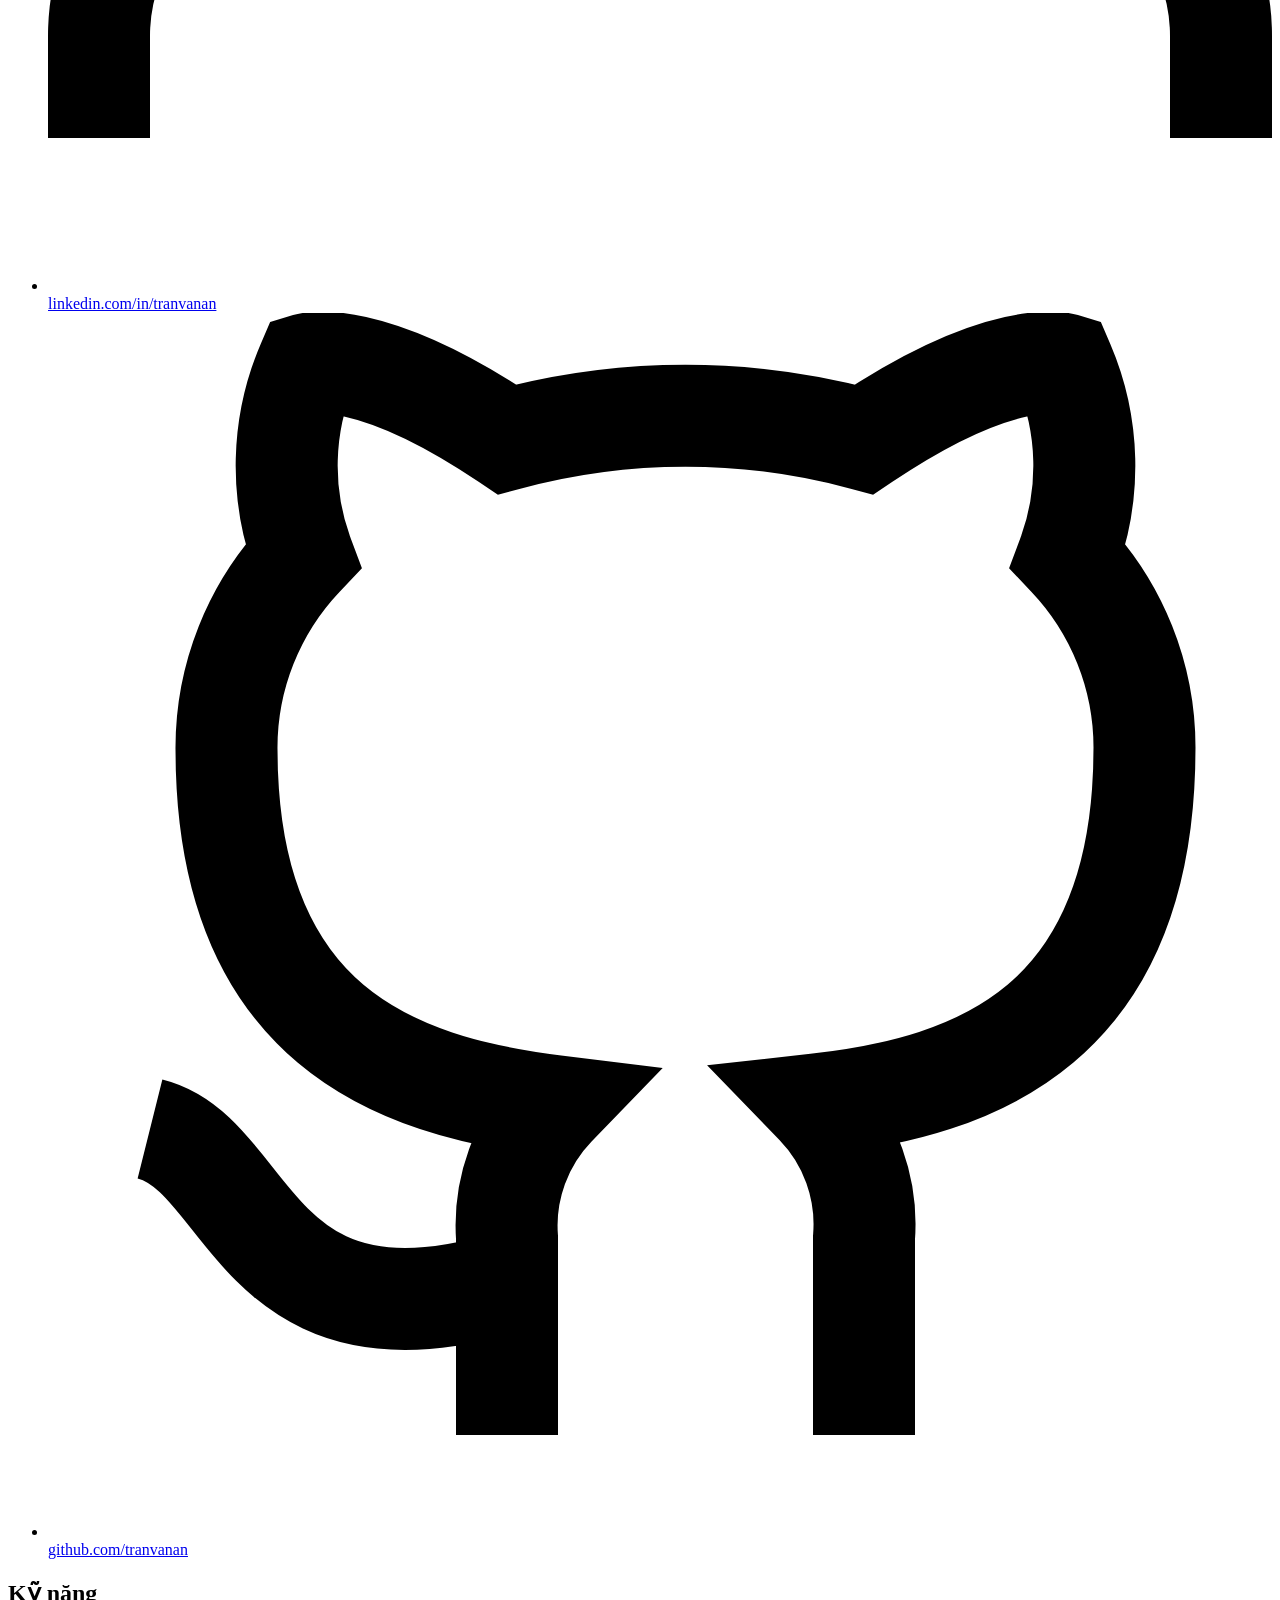
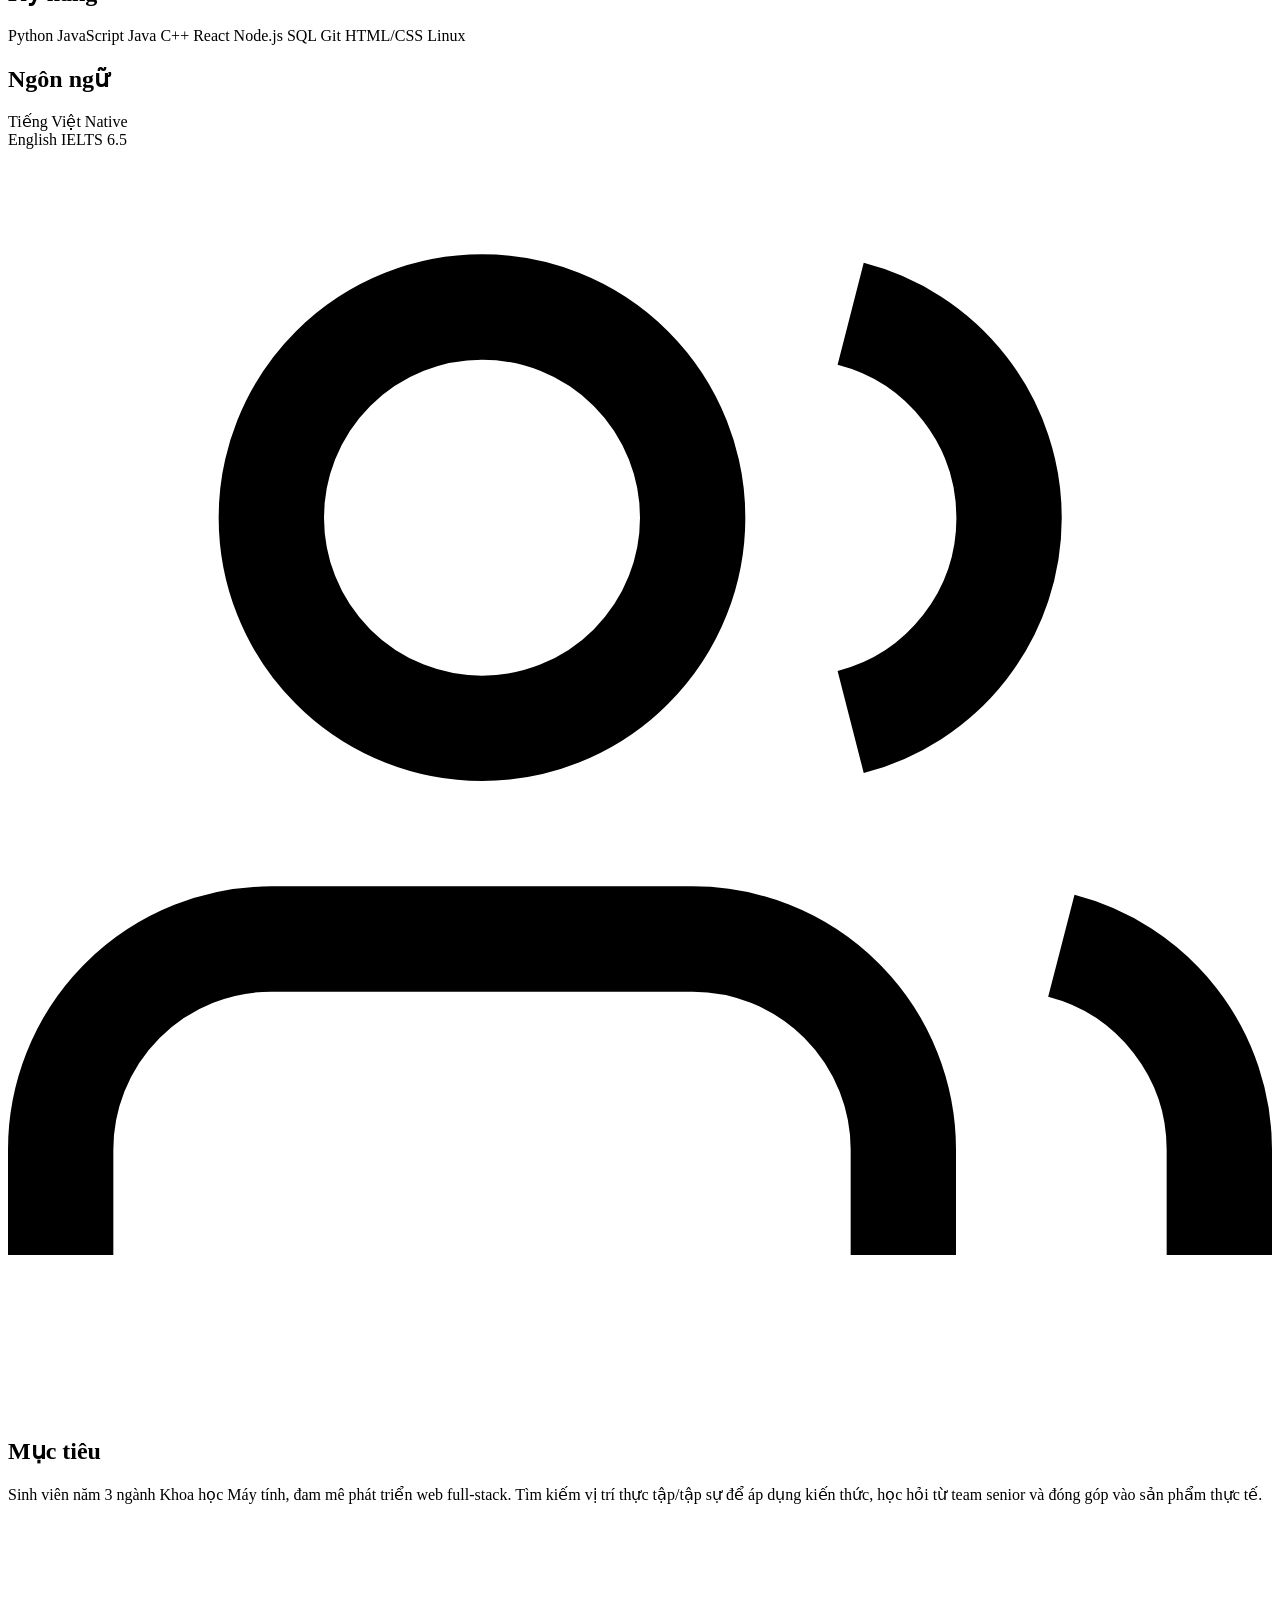
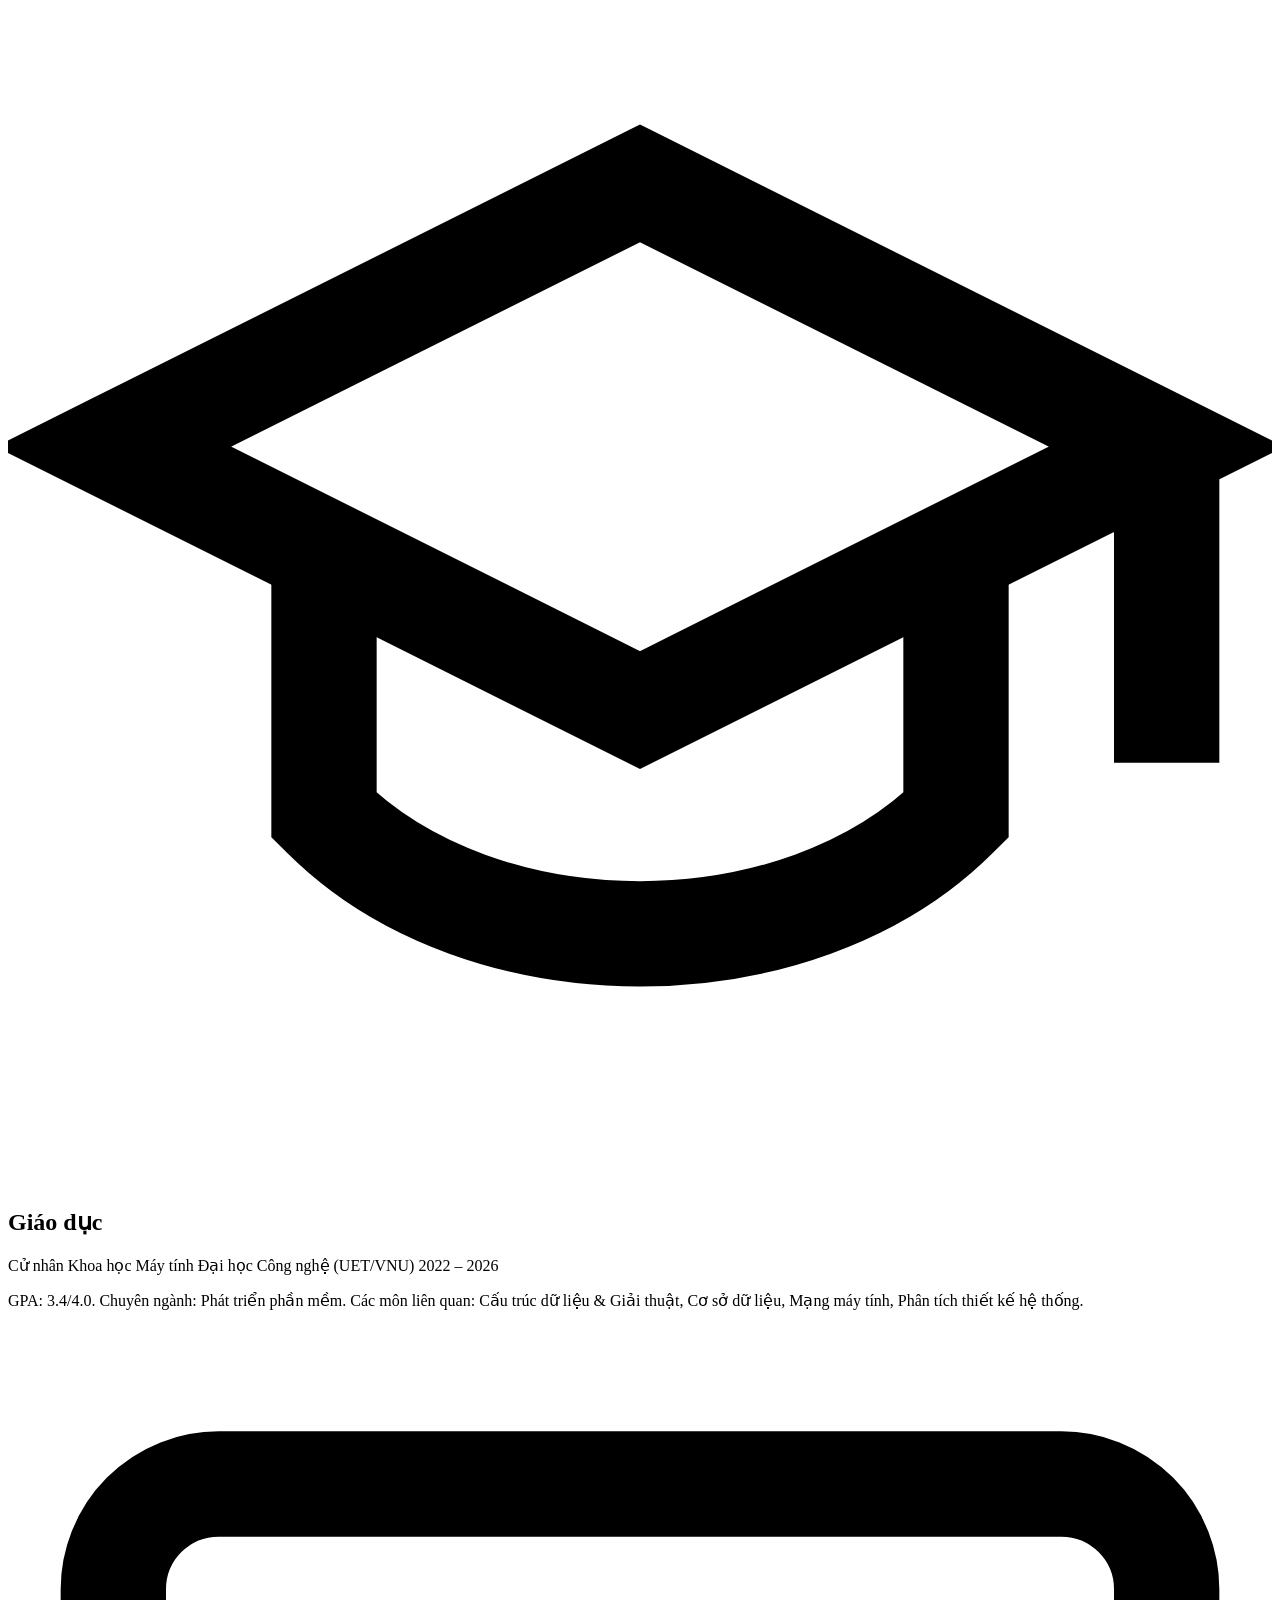
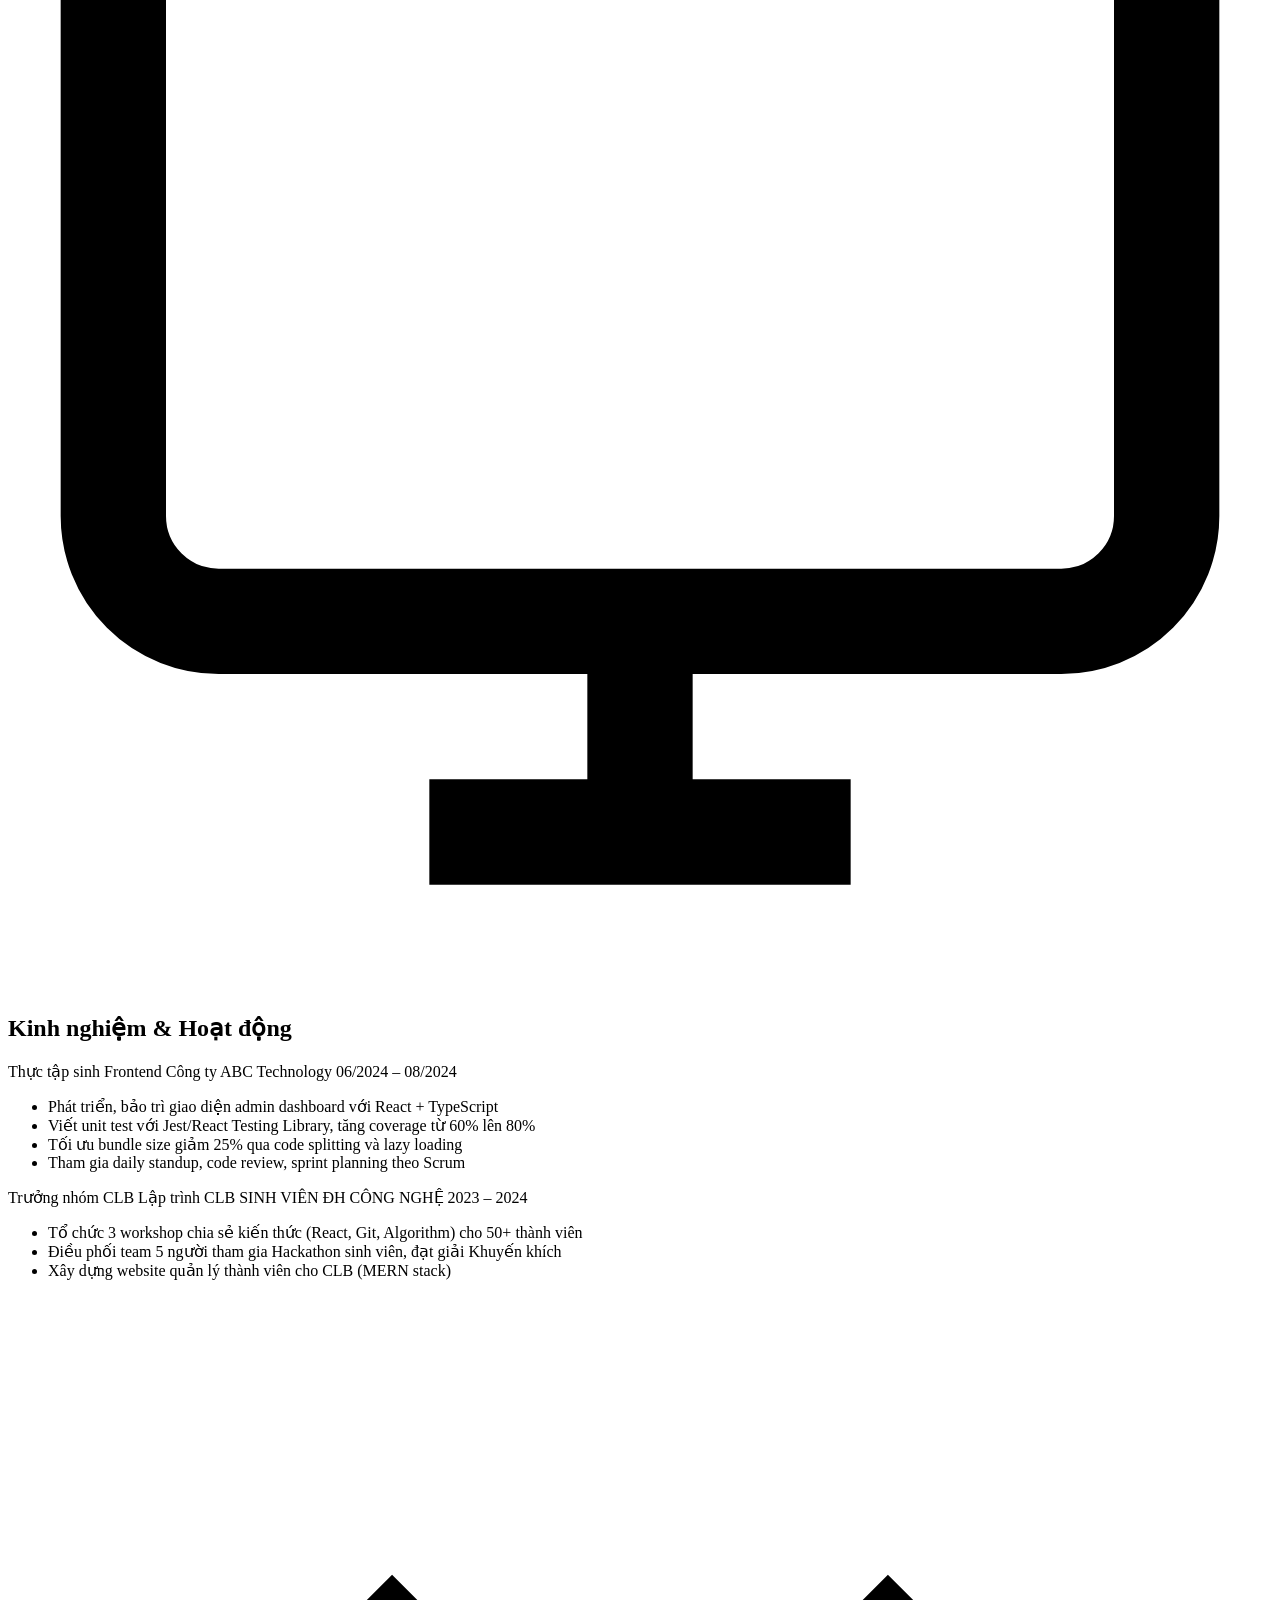
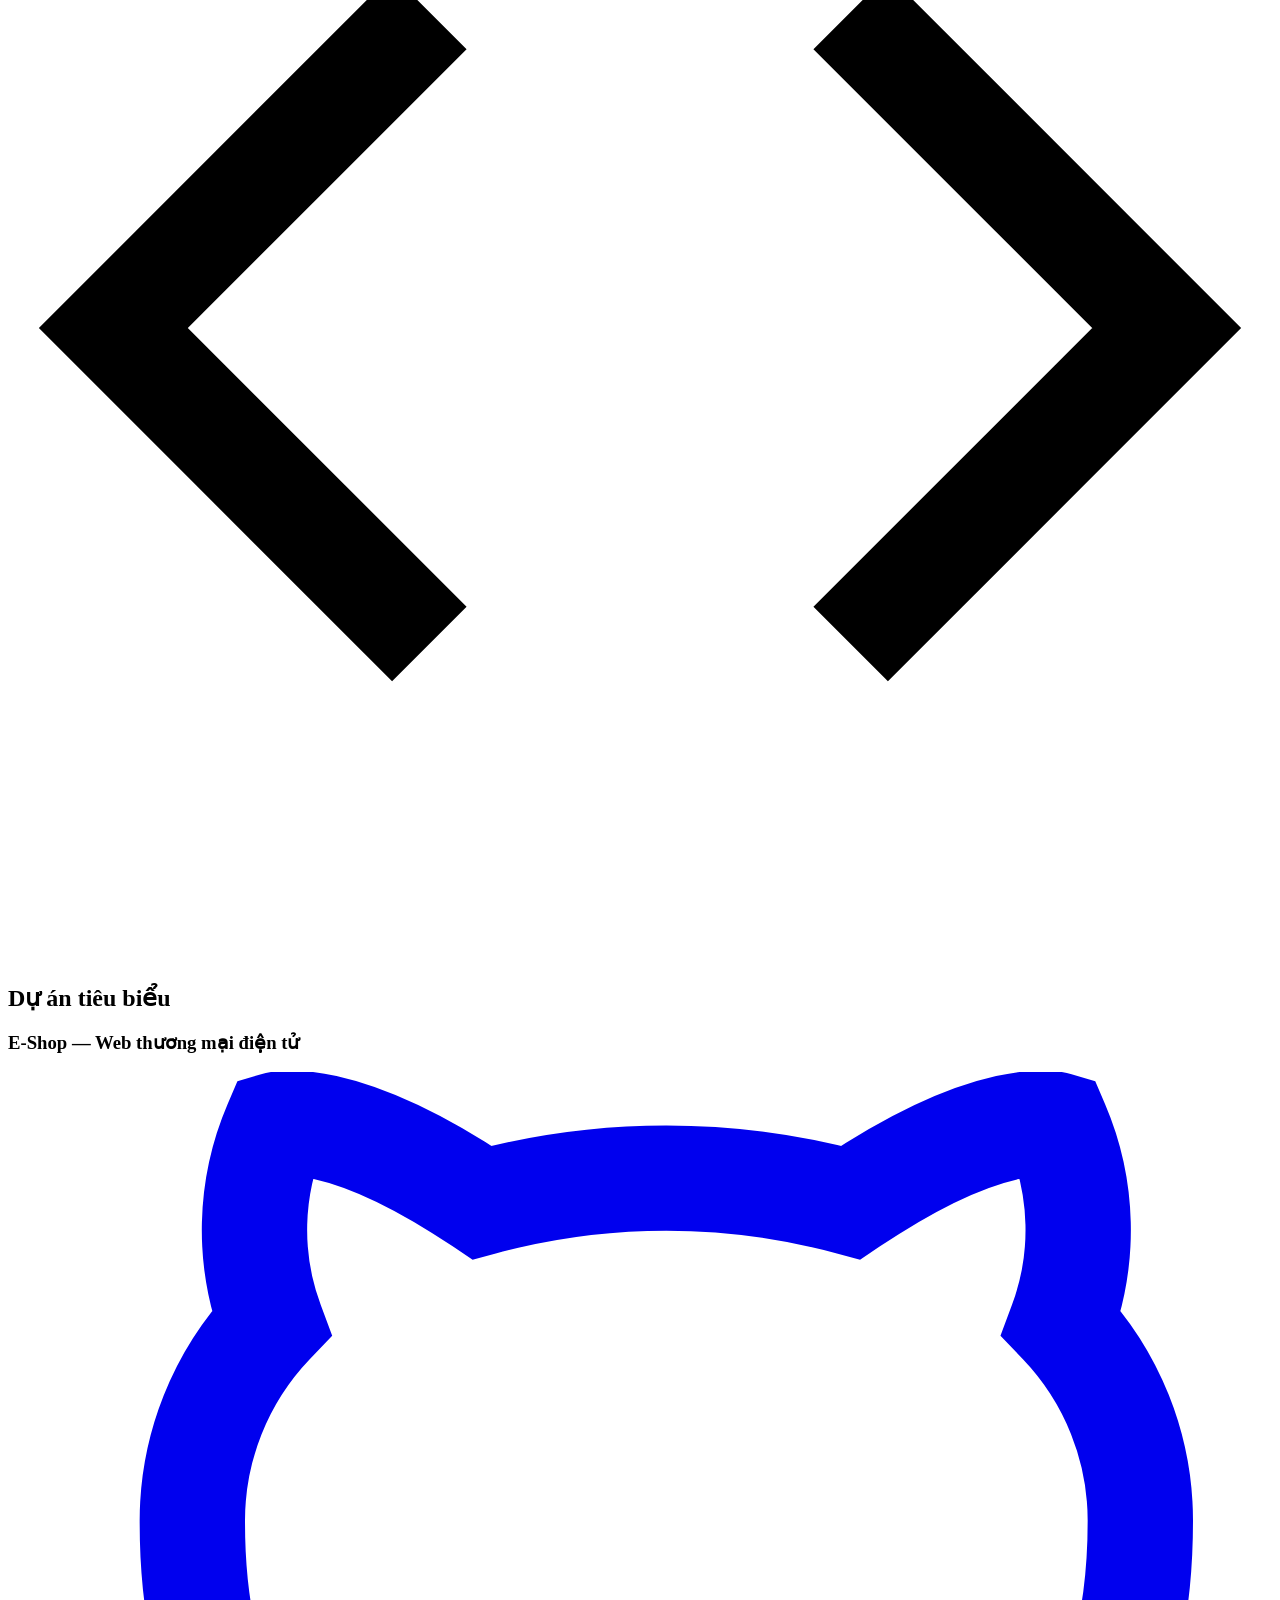
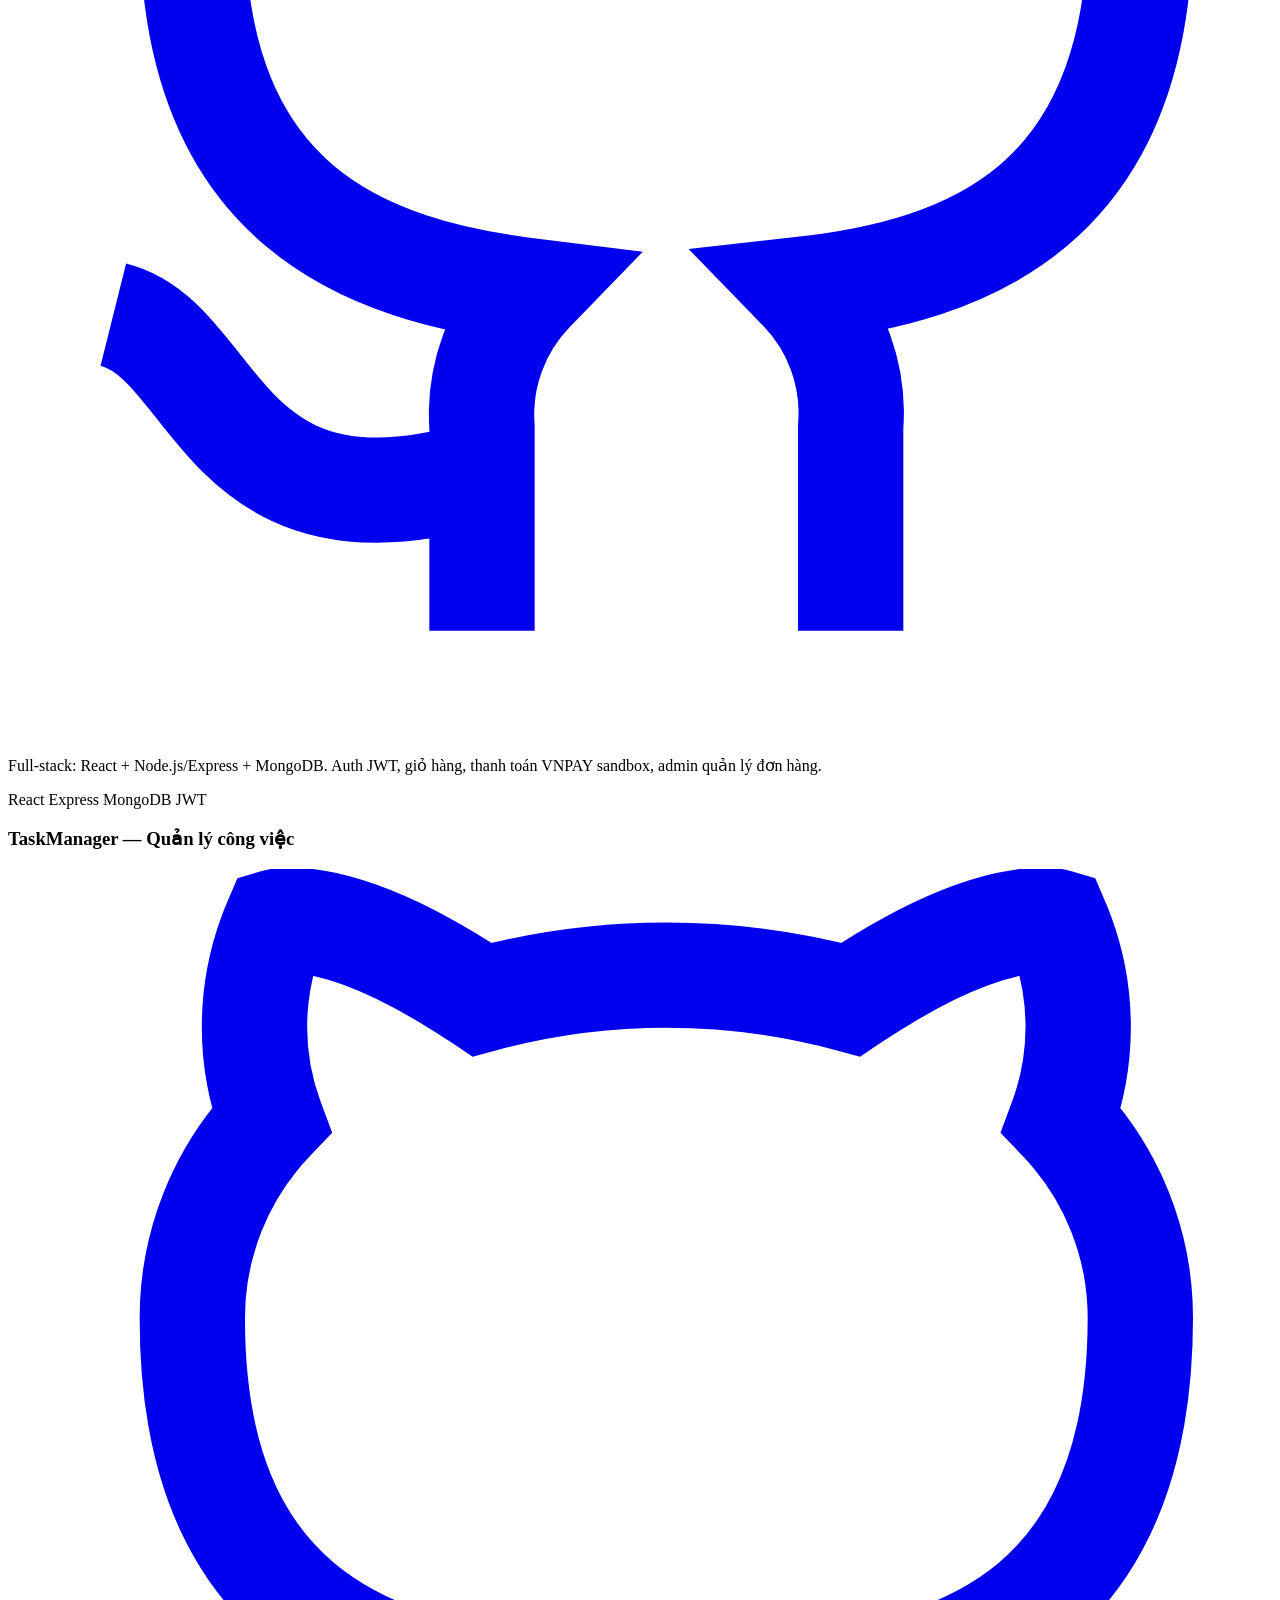
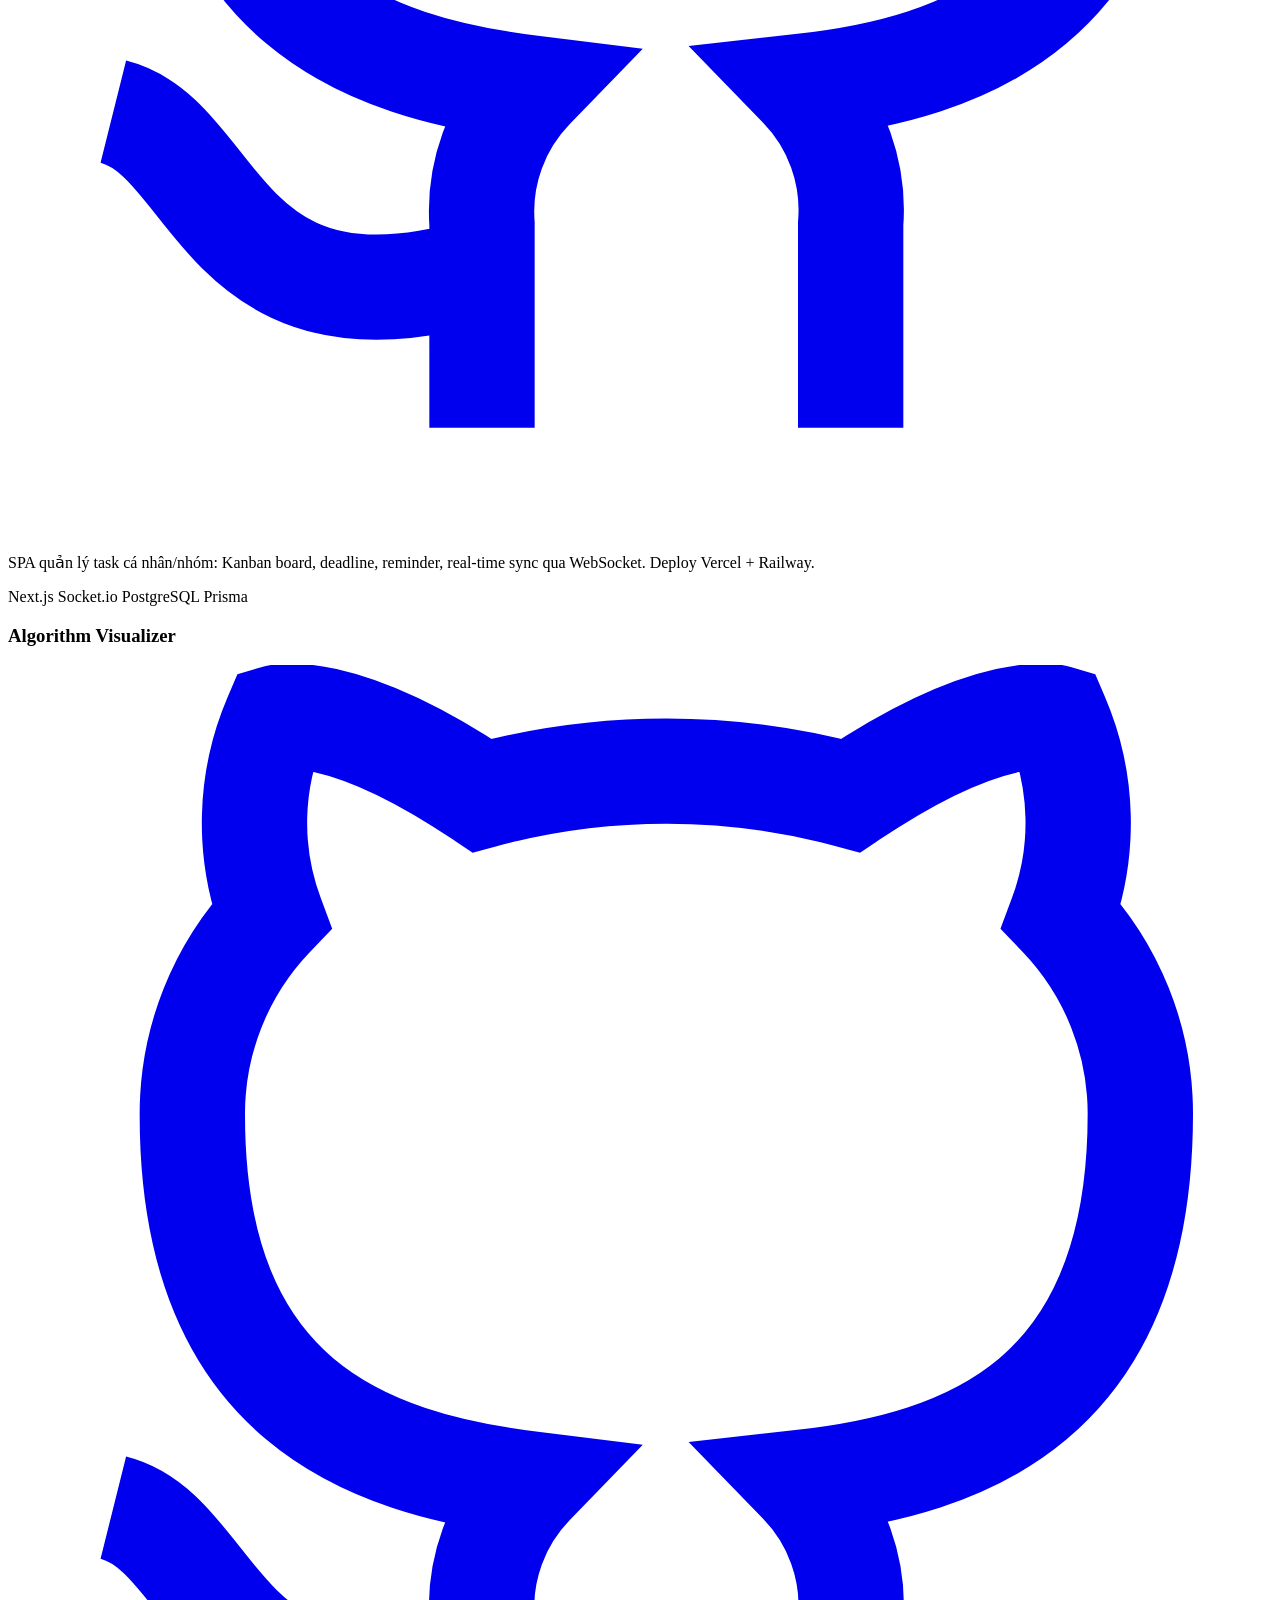
==== commit 1277235c: "thay doi" ====
--- a/index.html
+++ b/index.html
@@ -1,63 +1,208 @@
-
 <!DOCTYPE html>
 <html lang="vi">
 <head>
-    <meta charset="UTF-8">
-    <meta name="viewport" content="width=device-width, initial-scale=1.0">
-    <title>CV Sinh Viên</title>
-    <link rel="stylesheet" href="style.css">
+  <meta charset="UTF-8">
+  <meta name="viewport" content="width=device-width, initial-scale=1.0, viewport-fit=cover">
+  <meta name="claude:viewport-fit-sides" content="cover">
+  <title>CV Sinh Viên</title>
+  <link rel="preconnect" href="https://fonts.googleapis.com">
+  <link rel="preconnect" href="https://fonts.gstatic.com" crossorigin>
+  <link rel="stylesheet" href="https://fonts.googleapis.com/css2?family=Space+Grotesk:wght@500;600;700&family=Inter:wght@400;500&display=swap">
+  <link rel="stylesheet" href="style.css">
 </head>
 <body>
-
-    <div class="cv">
-        <header>
-            <h1>NGUYỄN VĂN A</h1>
-            <p>Sinh viên Công nghệ thông tin</p>
-        </header>
-
-        <section>
-            <h2>Thông tin cá nhân</h2>
-            <p>Ngày sinh: 01/01/2005</p>
-            <p>Email: nguyenvana@gmail.com</p>
-            <p>Số điện thoại: 0123456789</p>
-            <p>Địa chỉ: Thái Nguyên, Việt Nam</p>
-        </section>
-
-        <section>
-            <h2>Mục tiêu nghề nghiệp</h2>
-            <p>
-                Mong muốn học hỏi thêm kiến thức chuyên ngành,
-                nâng cao kỹ năng lập trình và tìm kiếm cơ hội
-                thực tập để tích lũy kinh nghiệm.
-            </p>
-        </section>
-
-        <section>
-            <h2>Học vấn</h2>
-            <p><strong>Trường:</strong> Đại học ABC</p>
-            <p><strong>Chuyên ngành:</strong> Công nghệ thông tin</p>
-            <p><strong>Thời gian:</strong> 2023 - 2027</p>
-        </section>
-
-        <section>
-            <h2>Kỹ năng</h2>
-            <ul>
-                <li>HTML, CSS cơ bản</li>
-                <li>Sử dụng Word, PowerPoint</li>
-                <li>Làm việc nhóm</li>
-                <li>Có tinh thần học hỏi</li>
+  <div class="cv-page">
+    <aside class="sidebar">
+      <div class="profile">
+        <div class="avatar">TV</div>
+        <h1 class="name">Trần Văn An</h1>
+        <p class="title">Sinh viên CNTT - K67</p>
+        <ul class="contact-list">
+          <li class="contact-item">
+            <svg viewBox="0 0 24 24" fill="none" stroke="currentColor" stroke-width="2"><path d="M4 4h16c1.1 0 2 .9 2 2v12c0 1.1-.9 2-2 2H4c-1.1 0-2-.9-2-2V6c0-1.1.9-2 2-2z"/><polyline points="22,6 12,13 2,6"/></svg>
+            <a href="mailto:tranvanan@student.university.edu.vn">tranvanan@student.university.edu.vn</a>
+          </li>
+          <li class="contact-item">
+            <svg viewBox="0 0 24 24" fill="none" stroke="currentColor" stroke-width="2"><path d="M22 16.92v3a2 2 0 0 1-2.18 2 19.79 19.79 0 0 1-8.63-3.07 19.5 19.5 0 0 1-6-6 19.79 19.79 0 0 1-3.07-8.67A2 2 0 0 1 4.11 2h3a2 2 0 0 1 2 1.72 12.84 12.84 0 0 0 .7 2.81 2 2 0 0 1-.45 2.11L8.09 9.91a16 16 0 0 0 6 6l1.27-1.27a2 2 0 0 1 2.11-.45 12.84 12.84 0 0 0 2.81.7A2 2 0 0 1 22 16.92z"/></svg>
+            <a href="tel:+84901234567">+84 90 123 4567</a>
+          </li>
+          <li class="contact-item">
+            <svg viewBox="0 0 24 24" fill="none" stroke="currentColor" stroke-width="2"><path d="M21 10V6a2 2 0 0 0-2-2H5a2 2 0 0 0-2 2v8"/><path d="M15 3v18"/><path d="M9 3v18"/></svg>
+            <span>Hà Nội, Việt Nam</span>
+          </li>
+          <li class="contact-item">
+            <svg viewBox="0 0 24 24" fill="none" stroke="currentColor" stroke-width="2"><path d="M23 21v-2a4 4 0 0 0-4-4H5a4 4 0 0 0-4 4v2"/><circle cx="9" cy="7" r="4"/><path d="M17 11h4a2 2 0 0 1 0 4h-1"/><path d="M17 11v-1a2 2 0 0 1 2-2h1"/></svg>
+            <a href="https://linkedin.com/in/tranvanan" target="_blank" rel="noopener">linkedin.com/in/tranvanan</a>
+          </li>
+          <li class="contact-item">
+            <svg viewBox="0 0 24 24" fill="none" stroke="currentColor" stroke-width="2"><path d="M9 19c-5 1.5-5-2.5-7-3m14 6v-3.87a3.37 3.37 0 0 0-.94-2.61c3.14-.35 6.44-1.54 6.44-7A5.44 5.44 0 0 0 20 4.77 5.07 5.07 0 0 0 19.91 1S18.73.65 16 2.48a13.38 13.38 0 0 0-7 0C6.27.65 5.09 1 5.09 1A5.07 5.07 0 0 0 5 4.77a5.44 5.44 0 0 0-1.5 3.78c0 5.42 3.3 6.61 6.44 7A3.37 3.37 0 0 0 9 18.13V22"/></svg>
+            <a href="https://github.com/tranvanan" target="_blank" rel="noopener">github.com/tranvanan</a>
+          </li>
+        </ul>
+      </div>
+
+      <section class="sidebar-section">
+        <h2 class="section-title">Kỹ năng</h2>
+        <div class="skills-grid">
+          <span class="skill-tag">Python</span>
+          <span class="skill-tag">JavaScript</span>
+          <span class="skill-tag">Java</span>
+          <span class="skill-tag">C++</span>
+          <span class="skill-tag">React</span>
+          <span class="skill-tag">Node.js</span>
+          <span class="skill-tag">SQL</span>
+          <span class="skill-tag">Git</span>
+          <span class="skill-tag">HTML/CSS</span>
+          <span class="skill-tag">Linux</span>
+        </div>
+      </section>
+
+      <section class="sidebar-section">
+        <h2 class="section-title">Ngôn ngữ</h2>
+        <div class="lang-item">
+          <span class="lang-name">Tiếng Việt</span>
+          <span class="lang-level">Native</span>
+        </div>
+        <div class="lang-item">
+          <span class="lang-name">English</span>
+          <span class="lang-level">IELTS 6.5</span>
+        </div>
+      </section>
+    </aside>
+
+    <main class="main">
+      <section class="section">
+        <div class="section-header">
+          <svg class="section-icon" viewBox="0 0 24 24" fill="none" stroke="currentColor" stroke-width="2"><path d="M17 21v-2a4 4 0 0 0-4-4H5a4 4 0 0 0-4 4v2"/><circle cx="9" cy="7" r="4"/><path d="M23 21v-2a4 4 0 0 0-3-3.87"/><path d="M16 3.13a4 4 0 0 1 0 7.75"/></svg>
+          <h2 class="section-title-main">Mục tiêu</h2>
+        </div>
+        <p class="description">
+          Sinh viên năm 3 ngành Khoa học Máy tính, đam mê phát triển web full-stack.
+          Tìm kiếm vị trí thực tập/tập sự để áp dụng kiến thức, học hỏi từ team senior
+          và đóng góp vào sản phẩm thực tế.
+        </p>
+      </section>
+
+      <section class="section">
+        <div class="section-header">
+          <svg class="section-icon" viewBox="0 0 24 24" fill="none" stroke="currentColor" stroke-width="2"><path d="M22 10v6M2 10l10-5 10 5-10 5z"/><path d="M6 12v5c3 3 9 3 12 0v-5"/></svg>
+          <h2 class="section-title-main">Giáo dục</h2>
+        </div>
+        <div class="timeline">
+          <article class="timeline-item">
+            <div class="timeline-header">
+              <span class="role">Cử nhân Khoa học Máy tính</span>
+              <span class="company">Đại học Công nghệ (UET/VNU)</span>
+              <span class="period">2022 – 2026</span>
+            </div>
+            <p class="description">GPA: 3.4/4.0. Chuyên ngành: Phát triển phần mềm. Các môn liên quan: Cấu trúc dữ liệu & Giải thuật, Cơ sở dữ liệu, Mạng máy tính, Phân tích thiết kế hệ thống.</p>
+          </article>
+        </div>
+      </section>
+
+      <section class="section">
+        <div class="section-header">
+          <svg class="section-icon" viewBox="0 0 24 24" fill="none" stroke="currentColor" stroke-width="2"><rect x="2" y="3" width="20" height="14" rx="2"/><path d="M8 21h8"/><path d="M12 17v4"/></svg>
+          <h2 class="section-title-main">Kinh nghiệm & Hoạt động</h2>
+        </div>
+        <div class="timeline">
+          <article class="timeline-item">
+            <div class="timeline-header">
+              <span class="role">Thực tập sinh Frontend</span>
+              <span class="company">Công ty ABC Technology</span>
+              <span class="period">06/2024 – 08/2024</span>
+            </div>
+            <ul class="achievements">
+              <li>Phát triển, bảo trì giao diện admin dashboard với React + TypeScript</li>
+              <li>Viết unit test với Jest/React Testing Library, tăng coverage từ 60% lên 80%</li>
+              <li>Tối ưu bundle size giảm 25% qua code splitting và lazy loading</li>
+              <li>Tham gia daily standup, code review, sprint planning theo Scrum</li>
             </ul>
-        </section>
-
-        <section>
-            <h2>Sở thích</h2>
-            <p>Nghe nhạc, đọc sách, học lập trình và du lịch.</p>
-        </section>
-
-        <footer>
-            <p>© 2026 - CV cá nhân</p>
-        </footer>
-    </div>
-
+          </article>
+
+          <article class="timeline-item">
+            <div class="timeline-header">
+              <span class="role">Trưởng nhóm CLB Lập trình</span>
+              <span class="company">CLB SINH VIÊN ĐH CÔNG NGHỆ</span>
+              <span class="period">2023 – 2024</span>
+            </div>
+            <ul class="achievements">
+              <li>Tổ chức 3 workshop chia sẻ kiến thức (React, Git, Algorithm) cho 50+ thành viên</li>
+              <li>Điều phối team 5 người tham gia Hackathon sinh viên, đạt giải Khuyến khích</li>
+              <li>Xây dựng website quản lý thành viên cho CLB (MERN stack)</li>
+            </ul>
+          </article>
+        </div>
+      </section>
+
+      <section class="section">
+        <div class="section-header">
+          <svg class="section-icon" viewBox="0 0 24 24" fill="none" stroke="currentColor" stroke-width="2"><polyline points="16 18 22 12 16 6"/><polyline points="8 6 2 12 8 18"/></svg>
+          <h2 class="section-title-main">Dự án tiêu biểu</h2>
+        </div>
+        <div class="projects-grid">
+          <article class="project-card">
+            <div class="project-header">
+              <h3 class="project-name">E-Shop — Web thương mại điện tử</h3>
+              <div class="project-links">
+                <a class="project-link" href="#" aria-label="GitHub"><svg viewBox="0 0 24 24" fill="none" stroke="currentColor" stroke-width="2"><path d="M9 19c-5 1.5-5-2.5-7-3m14 6v-3.87a3.37 3.37 0 0 0-.94-2.61c3.14-.35 6.44-1.54 6.44-7A5.44 5.44 0 0 0 20 4.77 5.07 5.07 0 0 0 19.91 1S18.73.65 16 2.48a13.38 13.38 0 0 0-7 0C6.27.65 5.09 1 5.09 1A5.07 5.07 0 0 0 5 4.77a5.44 5.44 0 0 0-1.5 3.78c0 5.42 3.3 6.61 6.44 7A3.37 3.37 0 0 0 9 18.13V22"/></svg></a>
+              </div>
+            </div>
+            <p class="project-desc">Full-stack: React + Node.js/Express + MongoDB. Auth JWT, giỏ hàng, thanh toán VNPAY sandbox, admin quản lý đơn hàng.</p>
+            <div class="project-tech">
+              <span class="tech-tag">React</span>
+              <span class="tech-tag">Express</span>
+              <span class="tech-tag">MongoDB</span>
+              <span class="tech-tag">JWT</span>
+            </div>
+          </article>
+
+          <article class="project-card">
+            <div class="project-header">
+              <h3 class="project-name">TaskManager — Quản lý công việc</h3>
+              <div class="project-links">
+                <a class="project-link" href="#" aria-label="GitHub"><svg viewBox="0 0 24 24" fill="none" stroke="currentColor" stroke-width="2"><path d="M9 19c-5 1.5-5-2.5-7-3m14 6v-3.87a3.37 3.37 0 0 0-.94-2.61c3.14-.35 6.44-1.54 6.44-7A5.44 5.44 0 0 0 20 4.77 5.07 5.07 0 0 0 19.91 1S18.73.65 16 2.48a13.38 13.38 0 0 0-7 0C6.27.65 5.09 1 5.09 1A5.07 5.07 0 0 0 5 4.77a5.44 5.44 0 0 0-1.5 3.78c0 5.42 3.3 6.61 6.44 7A3.37 3.37 0 0 0 9 18.13V22"/></svg></a>
+              </div>
+            </div>
+            <p class="project-desc">SPA quản lý task cá nhân/nhóm: Kanban board, deadline, reminder, real-time sync qua WebSocket. Deploy Vercel + Railway.</p>
+            <div class="project-tech">
+              <span class="tech-tag">Next.js</span>
+              <span class="tech-tag">Socket.io</span>
+              <span class="tech-tag">PostgreSQL</span>
+              <span class="tech-tag">Prisma</span>
+            </div>
+          </article>
+
+          <article class="project-card">
+            <div class="project-header">
+              <h3 class="project-name">Algorithm Visualizer</h3>
+              <div class="project-links">
+                <a class="project-link" href="#" aria-label="GitHub"><svg viewBox="0 0 24 24" fill="none" stroke="currentColor" stroke-width="2"><path d="M9 19c-5 1.5-5-2.5-7-3m14 6v-3.87a3.37 3.37 0 0 0-.94-2.61c3.14-.35 6.44-1.54 6.44-7A5.44 5.44 0 0 0 20 4.77 5.07 5.07 0 0 0 19.91 1S18.73.65 16 2.48a13.38 13.38 0 0 0-7 0C6.27.65 5.09 1 5.09 1A5.07 5.07 0 0 0 5 4.77a5.44 5.44 0 0 0-1.5 3.78c0 5.42 3.3 6.61 6.44 7A3.37 3.37 0 0 0 9 18.13V22"/></svg></a>
+              </div>
+            </div>
+            <p class="project-desc">Mô phỏng trực quan thuật toán sắp xếp & tìm kiếm (bubble, quick, merge, binary search) bằng Canvas. Dùng cho môn Cấu trúc dữ liệu.</p>
+            <div class="project-tech">
+              <span class="tech-tag">Vanilla JS</span>
+              <span class="tech-tag">Canvas API</span>
+              <span class="tech-tag">CSS Animations</span>
+            </div>
+          </article>
+        </div>
+      </section>
+
+      <section class="section">
+        <div class="section-header">
+          <svg class="section-icon" viewBox="0 0 24 24" fill="none" stroke="currentColor" stroke-width="2"><path d="M14 2H6a2 2 0 0 0-2 2v16a2 2 0 0 0 2 2h12a2 2 0 0 0 2-2V8z"/><polyline points="14 2 14 8 20 8"/><line x1="16" y1="13" x2="8" y2="13"/><line x1="16" y1="17" x2="8" y2="17"/><polyline points="10 9 9 9 8 9"/></svg>
+          <h2 class="section-title-main">Giải thưởng & Chứng chỉ</h2>
+        </div>
+        <div style="display: flex; flex-wrap: wrap; gap: var(--space-3);">
+          <span class="skill-tag" style="background: var(--accent-light); color: var(--accent); border-color: var(--accent);">Giải 3 Hackathon sinh viên 2024</span>
+          <span class="skill-tag" style="background: var(--accent-light); color: var(--accent); border-color: var(--accent);">AWS Cloud Practitioner</span>
+          <span class="skill-tag" style="background: #fef3c7; color: #b45309; border-color: #f59e0b;">Học bổng khuyến khích 2023</span>
+          <span class="skill-tag" style="background: #fef3c7; color: #b45309; border-color: #f59e0b;">IELTS 6.5</span>
+        </div>
+      </section>
+    </main>
+  </div>
 </body>
-</html>
+</html>
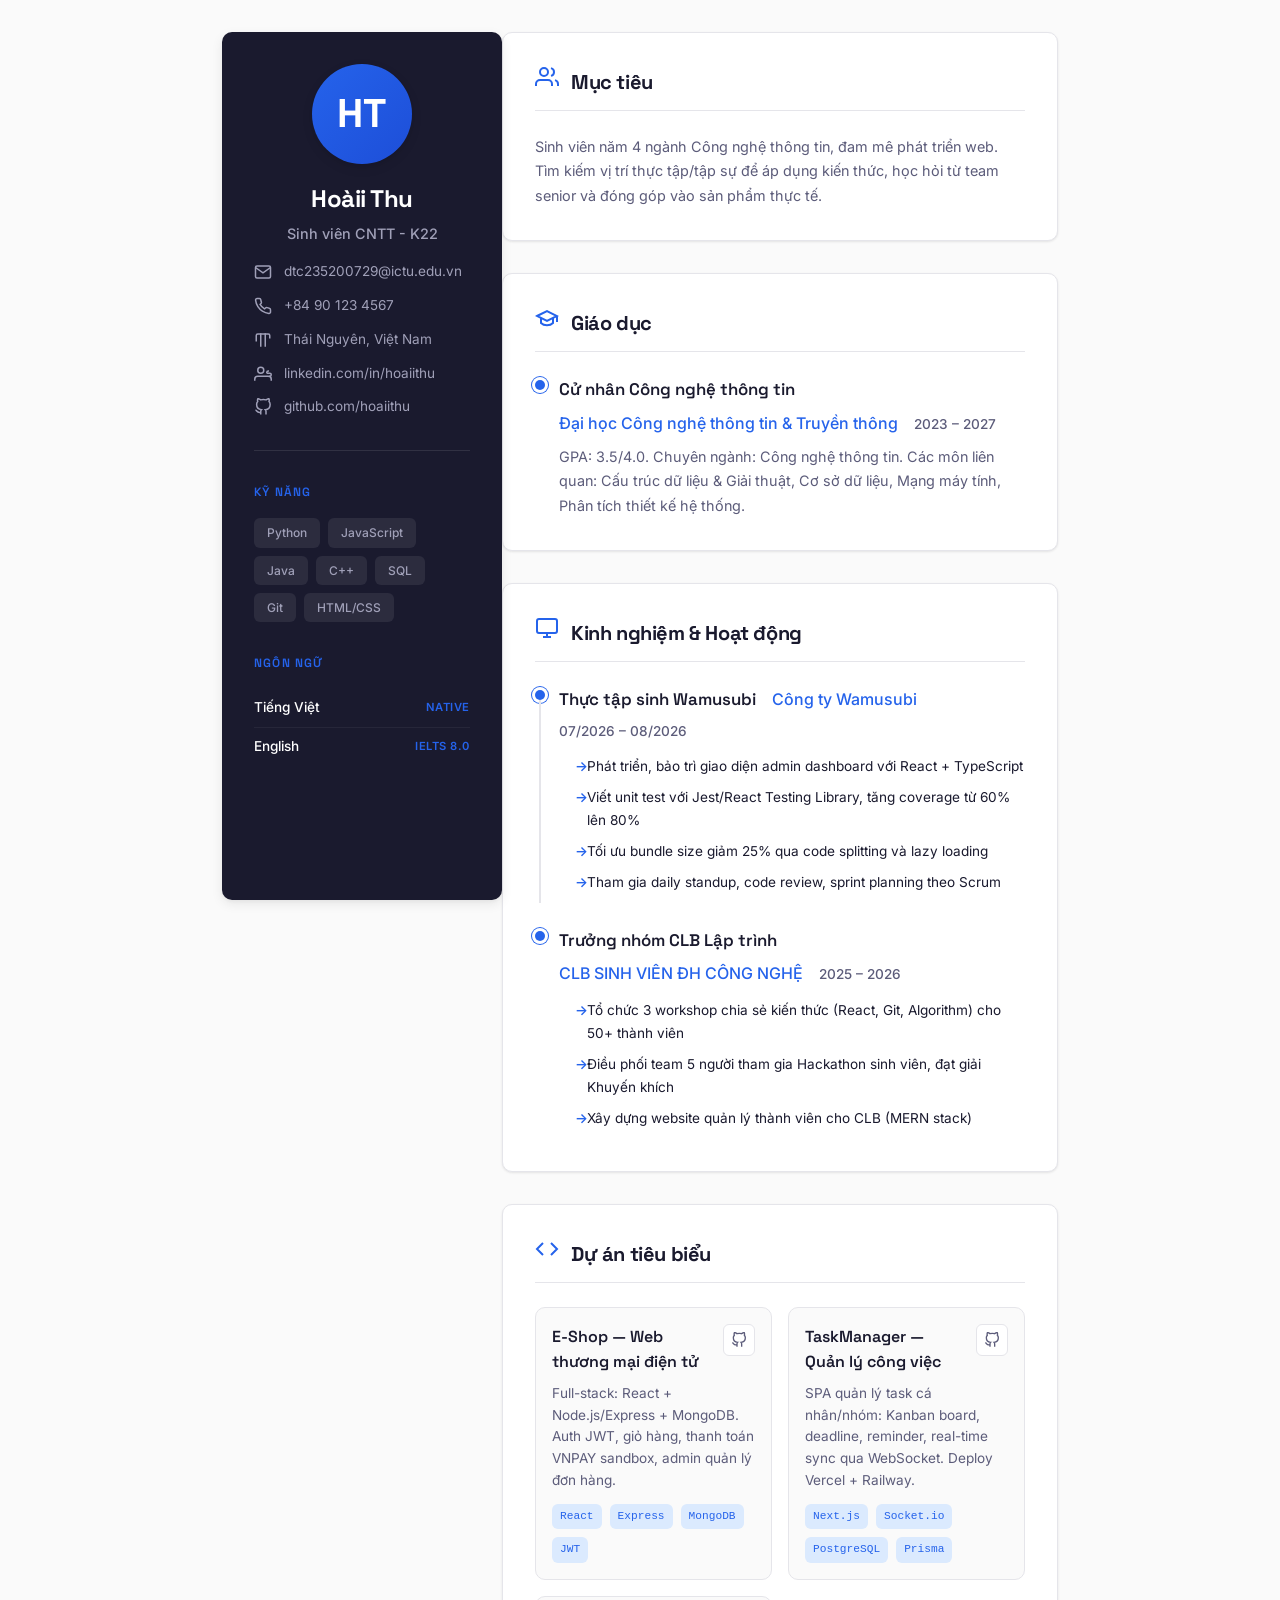
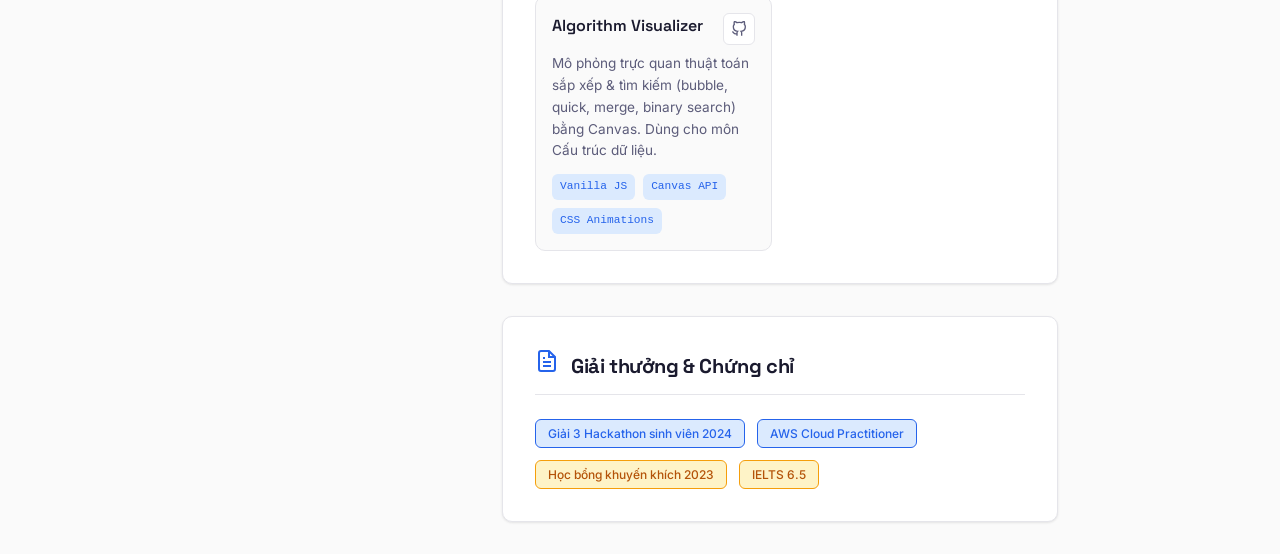
==== commit bc8d96a2: "ok" ====
--- a/index.html
+++ b/index.html
@@ -14,13 +14,13 @@
   <div class="cv-page">
     <aside class="sidebar">
       <div class="profile">
-        <div class="avatar">TV</div>
-        <h1 class="name">Trần Văn An</h1>
-        <p class="title">Sinh viên CNTT - K67</p>
+        <div class="avatar">HT</div>
+        <h1 class="name">Hoàii Thu</h1>
+        <p class="title">Sinh viên CNTT - K22</p>
         <ul class="contact-list">
           <li class="contact-item">
             <svg viewBox="0 0 24 24" fill="none" stroke="currentColor" stroke-width="2"><path d="M4 4h16c1.1 0 2 .9 2 2v12c0 1.1-.9 2-2 2H4c-1.1 0-2-.9-2-2V6c0-1.1.9-2 2-2z"/><polyline points="22,6 12,13 2,6"/></svg>
-            <a href="mailto:tranvanan@student.university.edu.vn">tranvanan@student.university.edu.vn</a>
+            <a href="mailto:hoaiithu@student.university.edu.vn">dtc235200729@ictu.edu.vn</a>
           </li>
           <li class="contact-item">
             <svg viewBox="0 0 24 24" fill="none" stroke="currentColor" stroke-width="2"><path d="M22 16.92v3a2 2 0 0 1-2.18 2 19.79 19.79 0 0 1-8.63-3.07 19.5 19.5 0 0 1-6-6 19.79 19.79 0 0 1-3.07-8.67A2 2 0 0 1 4.11 2h3a2 2 0 0 1 2 1.72 12.84 12.84 0 0 0 .7 2.81 2 2 0 0 1-.45 2.11L8.09 9.91a16 16 0 0 0 6 6l1.27-1.27a2 2 0 0 1 2.11-.45 12.84 12.84 0 0 0 2.81.7A2 2 0 0 1 22 16.92z"/></svg>
@@ -28,15 +28,15 @@
           </li>
           <li class="contact-item">
             <svg viewBox="0 0 24 24" fill="none" stroke="currentColor" stroke-width="2"><path d="M21 10V6a2 2 0 0 0-2-2H5a2 2 0 0 0-2 2v8"/><path d="M15 3v18"/><path d="M9 3v18"/></svg>
-            <span>Hà Nội, Việt Nam</span>
+            <span>Thái Nguyên, Việt Nam</span>
           </li>
           <li class="contact-item">
             <svg viewBox="0 0 24 24" fill="none" stroke="currentColor" stroke-width="2"><path d="M23 21v-2a4 4 0 0 0-4-4H5a4 4 0 0 0-4 4v2"/><circle cx="9" cy="7" r="4"/><path d="M17 11h4a2 2 0 0 1 0 4h-1"/><path d="M17 11v-1a2 2 0 0 1 2-2h1"/></svg>
-            <a href="https://linkedin.com/in/tranvanan" target="_blank" rel="noopener">linkedin.com/in/tranvanan</a>
+            <a href="https://linkedin.com/in/hoaiithu" target="_blank" rel="noopener">linkedin.com/in/hoaiithu</a>
           </li>
           <li class="contact-item">
             <svg viewBox="0 0 24 24" fill="none" stroke="currentColor" stroke-width="2"><path d="M9 19c-5 1.5-5-2.5-7-3m14 6v-3.87a3.37 3.37 0 0 0-.94-2.61c3.14-.35 6.44-1.54 6.44-7A5.44 5.44 0 0 0 20 4.77 5.07 5.07 0 0 0 19.91 1S18.73.65 16 2.48a13.38 13.38 0 0 0-7 0C6.27.65 5.09 1 5.09 1A5.07 5.07 0 0 0 5 4.77a5.44 5.44 0 0 0-1.5 3.78c0 5.42 3.3 6.61 6.44 7A3.37 3.37 0 0 0 9 18.13V22"/></svg>
-            <a href="https://github.com/tranvanan" target="_blank" rel="noopener">github.com/tranvanan</a>
+            <a href="https://github.com/hoaiithu" target="_blank" rel="noopener">github.com/hoaiithu</a>
           </li>
         </ul>
       </div>
@@ -48,12 +48,9 @@
           <span class="skill-tag">JavaScript</span>
           <span class="skill-tag">Java</span>
           <span class="skill-tag">C++</span>
-          <span class="skill-tag">React</span>
-          <span class="skill-tag">Node.js</span>
           <span class="skill-tag">SQL</span>
           <span class="skill-tag">Git</span>
           <span class="skill-tag">HTML/CSS</span>
-          <span class="skill-tag">Linux</span>
         </div>
       </section>
 
@@ -65,7 +62,7 @@
         </div>
         <div class="lang-item">
           <span class="lang-name">English</span>
-          <span class="lang-level">IELTS 6.5</span>
+          <span class="lang-level">IELTS 8.0</span>
         </div>
       </section>
     </aside>
@@ -77,7 +74,7 @@
           <h2 class="section-title-main">Mục tiêu</h2>
         </div>
         <p class="description">
-          Sinh viên năm 3 ngành Khoa học Máy tính, đam mê phát triển web full-stack.
+          Sinh viên năm 4 ngành Công nghệ thông tin, đam mê phát triển web.
           Tìm kiếm vị trí thực tập/tập sự để áp dụng kiến thức, học hỏi từ team senior
           và đóng góp vào sản phẩm thực tế.
         </p>
@@ -91,11 +88,11 @@
         <div class="timeline">
           <article class="timeline-item">
             <div class="timeline-header">
-              <span class="role">Cử nhân Khoa học Máy tính</span>
-              <span class="company">Đại học Công nghệ (UET/VNU)</span>
-              <span class="period">2022 – 2026</span>
-            </div>
-            <p class="description">GPA: 3.4/4.0. Chuyên ngành: Phát triển phần mềm. Các môn liên quan: Cấu trúc dữ liệu & Giải thuật, Cơ sở dữ liệu, Mạng máy tính, Phân tích thiết kế hệ thống.</p>
+              <span class="role">Cử nhân Công nghệ thông tin</span>
+              <span class="company">Đại học Công nghệ thông tin & Truyền thông</span>
+              <span class="period">2023 – 2027</span>
+            </div>
+            <p class="description">GPA: 3.5/4.0. Chuyên ngành: Công nghệ thông tin. Các môn liên quan: Cấu trúc dữ liệu & Giải thuật, Cơ sở dữ liệu, Mạng máy tính, Phân tích thiết kế hệ thống.</p>
           </article>
         </div>
       </section>
@@ -108,9 +105,9 @@
         <div class="timeline">
           <article class="timeline-item">
             <div class="timeline-header">
-              <span class="role">Thực tập sinh Frontend</span>
-              <span class="company">Công ty ABC Technology</span>
-              <span class="period">06/2024 – 08/2024</span>
+              <span class="role">Thực tập sinh Wamusubi</span>
+              <span class="company">Công ty Wamusubi</span>
+              <span class="period">07/2026 – 08/2026</span>
             </div>
             <ul class="achievements">
               <li>Phát triển, bảo trì giao diện admin dashboard với React + TypeScript</li>
@@ -124,7 +121,7 @@
             <div class="timeline-header">
               <span class="role">Trưởng nhóm CLB Lập trình</span>
               <span class="company">CLB SINH VIÊN ĐH CÔNG NGHỆ</span>
-              <span class="period">2023 – 2024</span>
+              <span class="period">2025 – 2026</span>
             </div>
             <ul class="achievements">
               <li>Tổ chức 3 workshop chia sẻ kiến thức (React, Git, Algorithm) cho 50+ thành viên</li>
--- a/style.css
+++ b/style.css
@@ -0,0 +1,507 @@
+/* ===== CV Student — style.css ===== */
+
+:root {
+  /* Layout: 2-col desktop, 1-col mobile. Sidebar sticky on desktop. */
+
+  /* Color tokens */
+  --bg: #fafafa;
+  --bg-elevated: #ffffff;
+  --fg: #1a1a2e;
+  --fg-muted: #5c5c7a;
+  --accent: #2563eb;
+  --accent-hover: #1d4ed8;
+  --accent-light: #dbeafe;
+  --border: #e5e5ea;
+  --sidebar-bg: #1a1a2e;
+  --sidebar-fg: #ffffff;
+  --sidebar-muted: #a0a0b8;
+  --card-bg: #ffffff;
+  --shadow: 0 1px 3px rgba(0,0,0,0.06), 0 1px 2px rgba(0,0,0,0.04);
+  --shadow-lg: 0 4px 12px rgba(0,0,0,0.08), 0 2px 4px rgba(0,0,0,0.04);
+  --radius: 10px;
+  --radius-sm: 6px;
+  --transition: 200ms ease;
+
+  /* Type tokens */
+  --font-display: 'Space Grotesk', system-ui, sans-serif;
+  --font-body: 'Inter', system-ui, sans-serif;
+  --font-mono: 'JetBrains Mono', 'Fira Code', monospace;
+
+  /* Spacing scale */
+  --space-1: 4px;
+  --space-2: 8px;
+  --space-3: 12px;
+  --space-4: 16px;
+  --space-5: 24px;
+  --space-6: 32px;
+  --space-7: 48px;
+  --space-8: 64px;
+}
+
+@media (prefers-color-scheme: dark) {
+  :root:not([data-theme="light"]) {
+    --bg: #0d0d14;
+    --bg-elevated: #14141f;
+    --fg: #f0f0f5;
+    --fg-muted: #9a9ab8;
+    --accent: #60a5fa;
+    --accent-hover: #93c5fd;
+    --accent-light: #1e3a5f;
+    --border: #2a2a3e;
+    --sidebar-bg: #08080f;
+    --sidebar-fg: #ffffff;
+    --sidebar-muted: #7a7a9a;
+    --card-bg: #14141f;
+    --shadow: 0 1px 3px rgba(0,0,0,0.3), 0 1px 2px rgba(0,0,0,0.2);
+    --shadow-lg: 0 4px 12px rgba(0,0,0,0.4), 0 2px 4px rgba(0,0,0,0.25);
+    color-scheme: dark;
+  }
+}
+:root[data-theme="dark"] {
+  --bg: #0d0d14;
+  --bg-elevated: #14141f;
+  --fg: #f0f0f5;
+  --fg-muted: #9a9ab8;
+  --accent: #60a5fa;
+  --accent-hover: #93c5fd;
+  --accent-light: #1e3a5f;
+  --border: #2a2a3e;
+  --sidebar-bg: #08080f;
+  --sidebar-fg: #ffffff;
+  --sidebar-muted: #7a7a9a;
+  --card-bg: #14141f;
+  --shadow: 0 1px 3px rgba(0,0,0,0.3), 0 1px 2px rgba(0,0,0,0.2);
+  --shadow-lg: 0 4px 12px rgba(0,0,0,0.4), 0 2px 4px rgba(0,0,0,0.25);
+  color-scheme: dark;
+}
+
+/* ===== Reset & Base ===== */
+* { box-sizing: border-box; margin: 0; padding: 0; }
+html { font-size: 16px; -webkit-text-size-adjust: 100%; }
+body {
+  font-family: var(--font-body);
+  background: var(--bg);
+  color: var(--fg);
+  line-height: 1.6;
+  min-height: 100vh;
+  padding-block: var(--space-6);
+}
+
+/* ===== Page Layout ===== */
+.cv-page {
+  display: grid;
+  grid-template-columns: 1fr;
+  max-width: 900px;
+  margin: 0 auto;
+  padding-inline: max(16px, env(safe-area-inset-left, 0px));
+  padding-right: max(16px, env(safe-area-inset-right, 0px));
+  gap: var(--space-6);
+}
+
+@media (min-width: 768px) {
+  .cv-page {
+    grid-template-columns: 280px 1fr;
+    gap: 0;
+    padding-inline: var(--space-6);
+  }
+}
+
+/* ===== Sidebar ===== */
+.sidebar {
+  background: var(--sidebar-bg);
+  color: var(--sidebar-fg);
+  border-radius: var(--radius);
+  padding: var(--space-6);
+  box-shadow: var(--shadow-lg);
+}
+
+@media (min-width: 768px) {
+  .sidebar {
+    position: sticky;
+    top: calc(var(--space-6) + env(safe-area-inset-top, 0px));
+    max-height: calc(100vh - var(--space-6) - env(safe-area-inset-top, 0px));
+    border-radius: var(--radius);
+  }
+}
+
+.profile {
+  text-align: center;
+  padding-bottom: var(--space-6);
+  border-bottom: 1px solid rgba(255,255,255,0.1);
+  margin-bottom: var(--space-6);
+}
+
+.avatar {
+  width: 100px;
+  height: 100px;
+  border-radius: 50%;
+  background: linear-gradient(135deg, var(--accent), var(--accent-hover));
+  display: flex;
+  align-items: center;
+  justify-content: center;
+  margin: 0 auto var(--space-4);
+  font-size: 2.5rem;
+  font-weight: 700;
+  font-family: var(--font-display);
+  color: white;
+  box-shadow: var(--shadow-lg);
+}
+
+.name {
+  font-family: var(--font-display);
+  font-size: 1.5rem;
+  font-weight: 700;
+  letter-spacing: -0.02em;
+  margin-bottom: var(--space-1);
+}
+
+.title {
+  font-size: 0.9rem;
+  color: var(--sidebar-muted);
+  font-weight: 500;
+  margin-bottom: var(--space-4);
+}
+
+.contact-list {
+  list-style: none;
+  display: flex;
+  flex-direction: column;
+  gap: var(--space-3);
+}
+
+.contact-item {
+  display: flex;
+  align-items: center;
+  gap: var(--space-3);
+  font-size: 0.85rem;
+  color: var(--sidebar-muted);
+  transition: color var(--transition);
+}
+.contact-item:hover { color: var(--sidebar-fg); }
+
+.contact-item svg {
+  width: 18px;
+  height: 18px;
+  flex-shrink: 0;
+  stroke: currentColor;
+}
+
+.contact-item a {
+  color: inherit;
+  text-decoration: none;
+  transition: color var(--transition);
+}
+.contact-item a:hover { color: var(--accent); }
+
+/* Sidebar sections */
+.sidebar-section { margin-bottom: var(--space-6); }
+.sidebar-section:last-child { margin-bottom: 0; }
+
+.section-title {
+  font-family: var(--font-display);
+  font-size: 0.75rem;
+  font-weight: 600;
+  text-transform: uppercase;
+  letter-spacing: 0.1em;
+  color: var(--accent);
+  margin-bottom: var(--space-4);
+}
+
+.skills-grid {
+  display: flex;
+  flex-wrap: wrap;
+  gap: var(--space-2);
+}
+
+.skill-tag {
+  background: rgba(255,255,255,0.08);
+  padding: var(--space-1) var(--space-3);
+  border-radius: var(--radius-sm);
+  font-size: 0.75rem;
+  font-weight: 500;
+  color: var(--sidebar-muted);
+  transition: all var(--transition);
+  border: 1px solid transparent;
+}
+.skill-tag:hover {
+  background: var(--accent-light);
+  color: var(--accent);
+  border-color: var(--accent);
+}
+
+.lang-item {
+  display: flex;
+  align-items: center;
+  justify-content: space-between;
+  padding: var(--space-2) 0;
+  border-bottom: 1px solid rgba(255,255,255,0.05);
+}
+.lang-item:last-child { border-bottom: none; }
+
+.lang-name { font-size: 0.85rem; font-weight: 500; }
+.lang-level {
+  font-size: 0.7rem;
+  text-transform: uppercase;
+  letter-spacing: 0.05em;
+  color: var(--accent);
+  font-weight: 600;
+}
+
+/* ===== Main Content ===== */
+.main {
+  display: flex;
+  flex-direction: column;
+  gap: var(--space-6);
+}
+
+.section {
+  background: var(--card-bg);
+  border-radius: var(--radius);
+  padding: var(--space-6);
+  box-shadow: var(--shadow);
+  border: 1px solid var(--border);
+}
+
+.section-header {
+  display: flex;
+  align-items: baseline;
+  gap: var(--space-3);
+  margin-bottom: var(--space-5);
+  padding-bottom: var(--space-3);
+  border-bottom: 1px solid var(--border);
+}
+
+.section-icon {
+  width: 24px;
+  height: 24px;
+  stroke: var(--accent);
+  flex-shrink: 0;
+}
+
+.section-title-main {
+  font-family: var(--font-display);
+  font-size: 1.25rem;
+  font-weight: 700;
+  letter-spacing: -0.02em;
+}
+
+/* ===== Timeline ===== */
+.timeline {
+  display: flex;
+  flex-direction: column;
+  gap: var(--space-5);
+}
+
+.timeline-item {
+  position: relative;
+  padding-left: var(--space-5);
+}
+
+.timeline-item::before {
+  content: '';
+  position: absolute;
+  left: 0;
+  top: 4px;
+  width: 10px;
+  height: 10px;
+  border-radius: 50%;
+  background: var(--accent);
+  box-shadow: 0 0 0 3px var(--card-bg), 0 0 0 4px var(--accent);
+}
+
+.timeline-item:not(:last-child)::after {
+  content: '';
+  position: absolute;
+  left: 4px;
+  top: 14px;
+  bottom: 0;
+  width: 2px;
+  background: var(--border);
+}
+
+.timeline-header {
+  display: flex;
+  flex-wrap: wrap;
+  gap: var(--space-2) var(--space-4);
+  align-items: baseline;
+  margin-bottom: var(--space-2);
+}
+
+.role {
+  font-family: var(--font-display);
+  font-size: 1.05rem;
+  font-weight: 600;
+}
+
+.company {
+  color: var(--accent);
+  font-weight: 500;
+}
+
+.period {
+  font-size: 0.85rem;
+  color: var(--fg-muted);
+  font-weight: 500;
+  white-space: nowrap;
+}
+
+.location {
+  font-size: 0.85rem;
+  color: var(--fg-muted);
+}
+
+.description {
+  font-size: 0.9rem;
+  color: var(--fg-muted);
+  line-height: 1.7;
+}
+
+.achievements {
+  list-style: none;
+  margin-top: var(--space-3);
+  padding-left: var(--space-4);
+}
+
+.achievements li {
+  position: relative;
+  font-size: 0.85rem;
+  color: var(--fg);
+  line-height: 1.7;
+  margin-bottom: var(--space-2);
+  padding-left: var(--space-3);
+}
+
+.achievements li::before {
+  content: '→';
+  position: absolute;
+  left: 0;
+  color: var(--accent);
+  font-weight: 600;
+}
+
+/* ===== Projects Grid ===== */
+.projects-grid {
+  display: grid;
+  grid-template-columns: 1fr;
+  gap: var(--space-4);
+}
+
+@media (min-width: 600px) {
+  .projects-grid {
+    grid-template-columns: repeat(2, 1fr);
+  }
+}
+
+.project-card {
+  background: var(--bg);
+  border: 1px solid var(--border);
+  border-radius: var(--radius);
+  padding: var(--space-4);
+  transition: all var(--transition);
+}
+
+.project-card:hover {
+  border-color: var(--accent);
+  box-shadow: var(--shadow-lg);
+  transform: translateY(-2px);
+}
+
+.project-header {
+  display: flex;
+  justify-content: space-between;
+  align-items: flex-start;
+  gap: var(--space-3);
+  margin-bottom: var(--space-2);
+}
+
+.project-name {
+  font-family: var(--font-display);
+  font-size: 1rem;
+  font-weight: 600;
+}
+
+.project-links {
+  display: flex;
+  gap: var(--space-2);
+}
+
+.project-link {
+  width: 32px;
+  height: 32px;
+  border-radius: var(--radius-sm);
+  background: var(--card-bg);
+  border: 1px solid var(--border);
+  display: flex;
+  align-items: center;
+  justify-content: center;
+  color: var(--fg-muted);
+  text-decoration: none;
+  transition: all var(--transition);
+}
+
+.project-link:hover {
+  background: var(--accent);
+  border-color: var(--accent);
+  color: white;
+}
+
+.project-link svg { width: 16px; height: 16px; }
+
+.project-desc {
+  font-size: 0.85rem;
+  color: var(--fg-muted);
+  margin-bottom: var(--space-3);
+  line-height: 1.6;
+}
+
+.project-tech {
+  display: flex;
+  flex-wrap: wrap;
+  gap: var(--space-2);
+}
+
+.tech-tag {
+  font-size: 0.7rem;
+  font-weight: 500;
+  padding: var(--space-1) var(--space-2);
+  background: var(--accent-light);
+  color: var(--accent);
+  border-radius: var(--radius-sm);
+  font-family: var(--font-mono);
+}
+
+/* ===== Print Styles ===== */
+@media print {
+  body { background: white; color: black; padding: 0; }
+  .cv-page { max-width: none; padding: 0; gap: 0; }
+  .sidebar { box-shadow: none; page-break-inside: avoid; }
+  .section { box-shadow: none; border: 1px solid #ddd; page-break-inside: avoid; }
+  .project-card { box-shadow: none; border: 1px solid #ddd; }
+  .project-link { display: none; }
+  .avatar { background: #2563eb !important; -webkit-print-color-adjust: exact; print-color-adjust: exact; }
+  .section-title { color: #2563eb !important; -webkit-print-color-adjust: exact; print-color-adjust: exact; }
+  .timeline-item::before { background: #2563eb !important; box-shadow: 0 0 0 3px white, 0 0 0 4px #2563eb !important; -webkit-print-color-adjust: exact; print-color-adjust: exact; }
+  .skill-tag { background: #e0e7ff !important; color: #2563eb !important; border: 1px solid #2563eb !important; -webkit-print-color-adjust: exact; print-color-adjust: exact; }
+  .tech-tag { background: #dbeafe !important; color: #2563eb !important; -webkit-print-color-adjust: exact; print-color-adjust: exact; }
+}
+
+/* ===== Reduced Motion ===== */
+@media (prefers-reduced-motion: reduce) {
+  *, *::before, *::after {
+    animation-duration: 0.01ms !important;
+    animation-iteration-count: 1 !important;
+    transition-duration: 0.01ms !important;
+  }
+}
+
+/* ===== Focus Visible ===== */
+:focus-visible {
+  outline: 2px solid var(--accent);
+  outline-offset: 2px;
+}
+
+/* ===== Scrollbar ===== */
+::-webkit-scrollbar { width: 8px; height: 8px; }
+::-webkit-scrollbar-track { background: transparent; }
+::-webkit-scrollbar-thumb { background: var(--border); border-radius: 4px; }
+::-webkit-scrollbar-thumb:hover { background: var(--fg-muted); }
